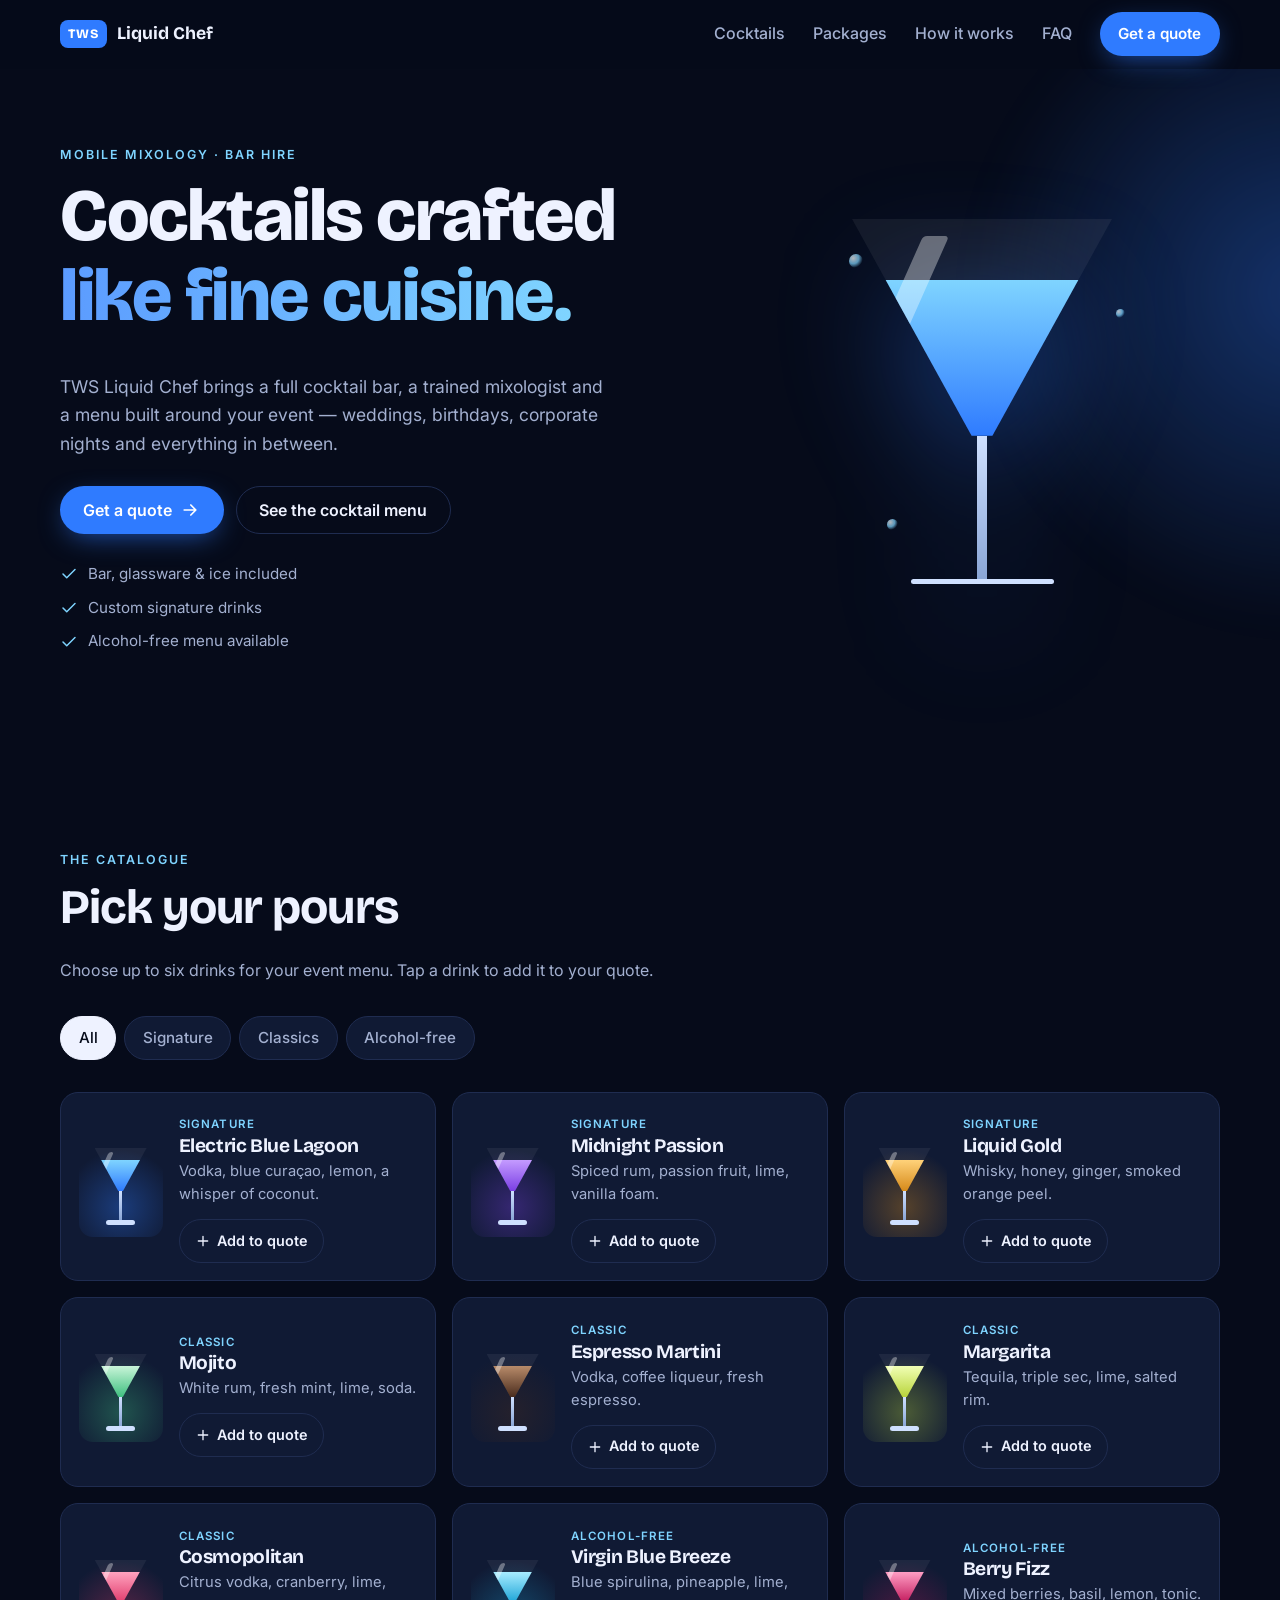
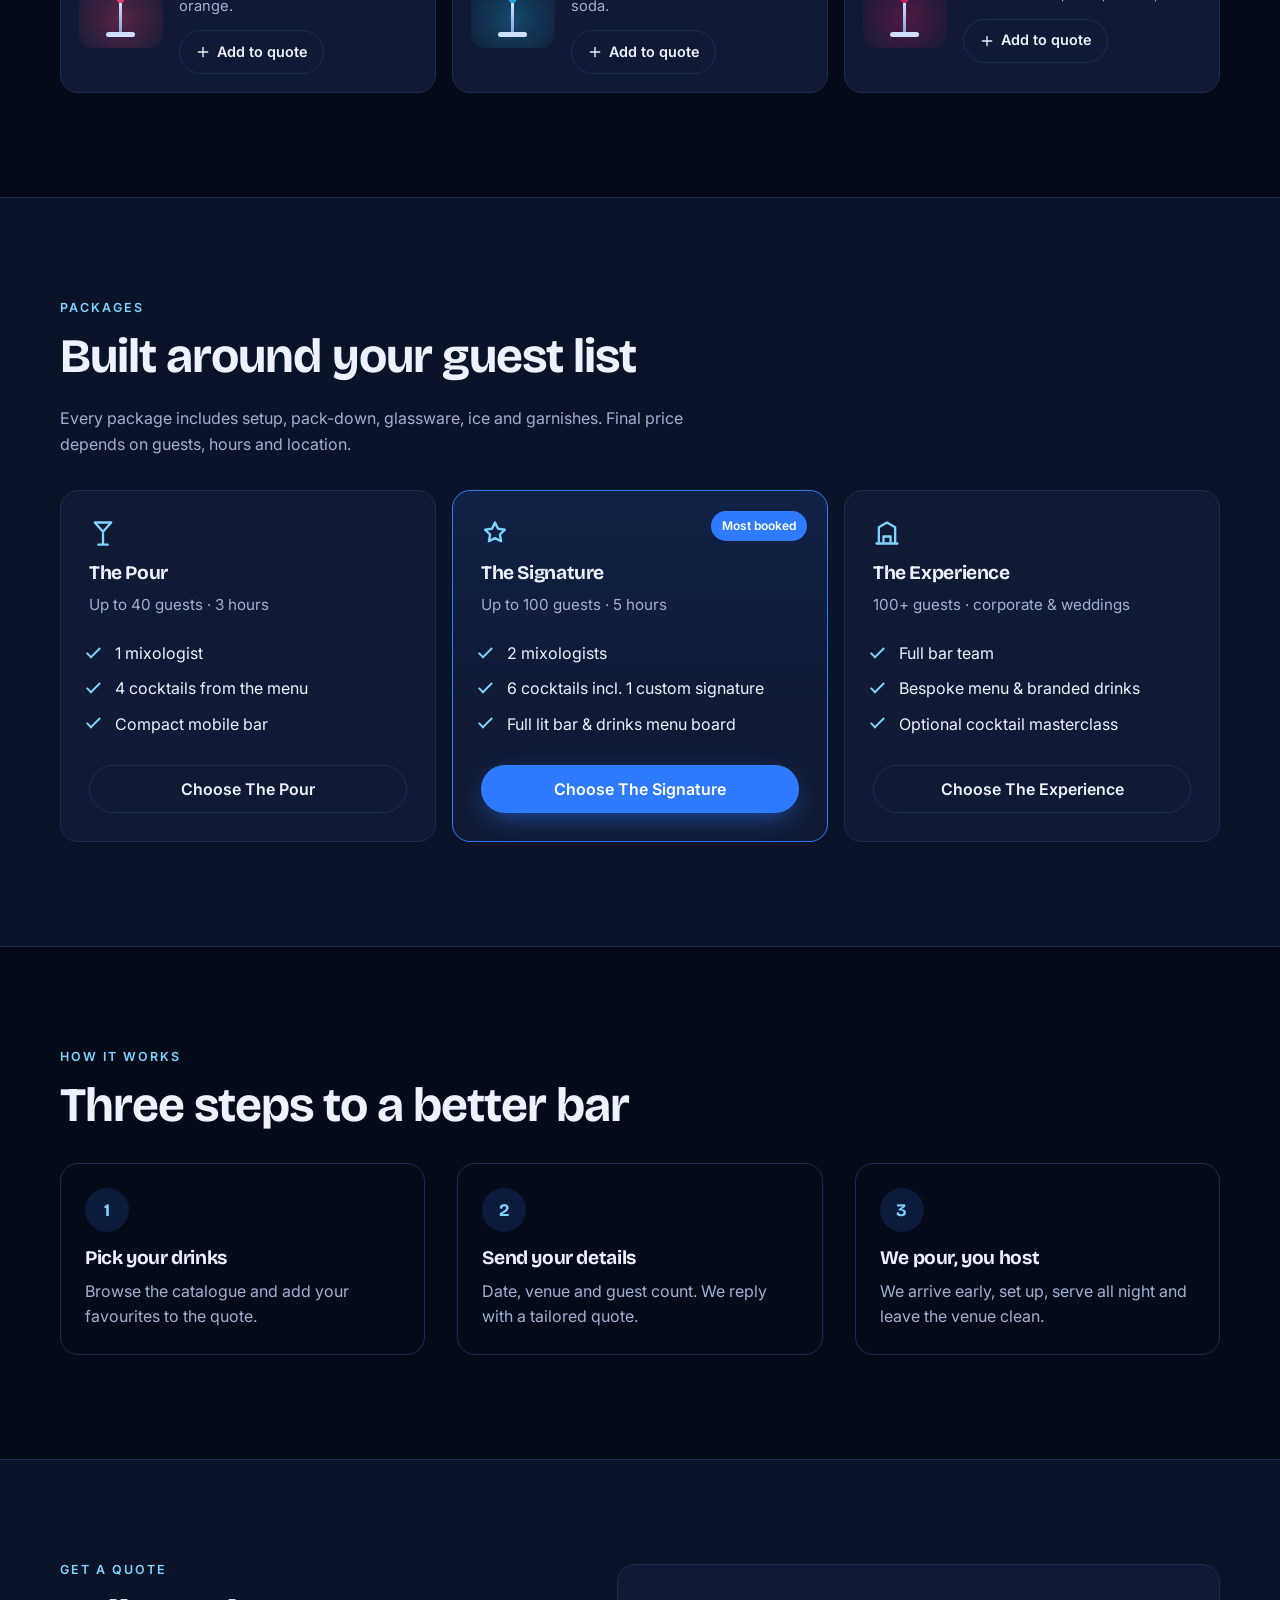
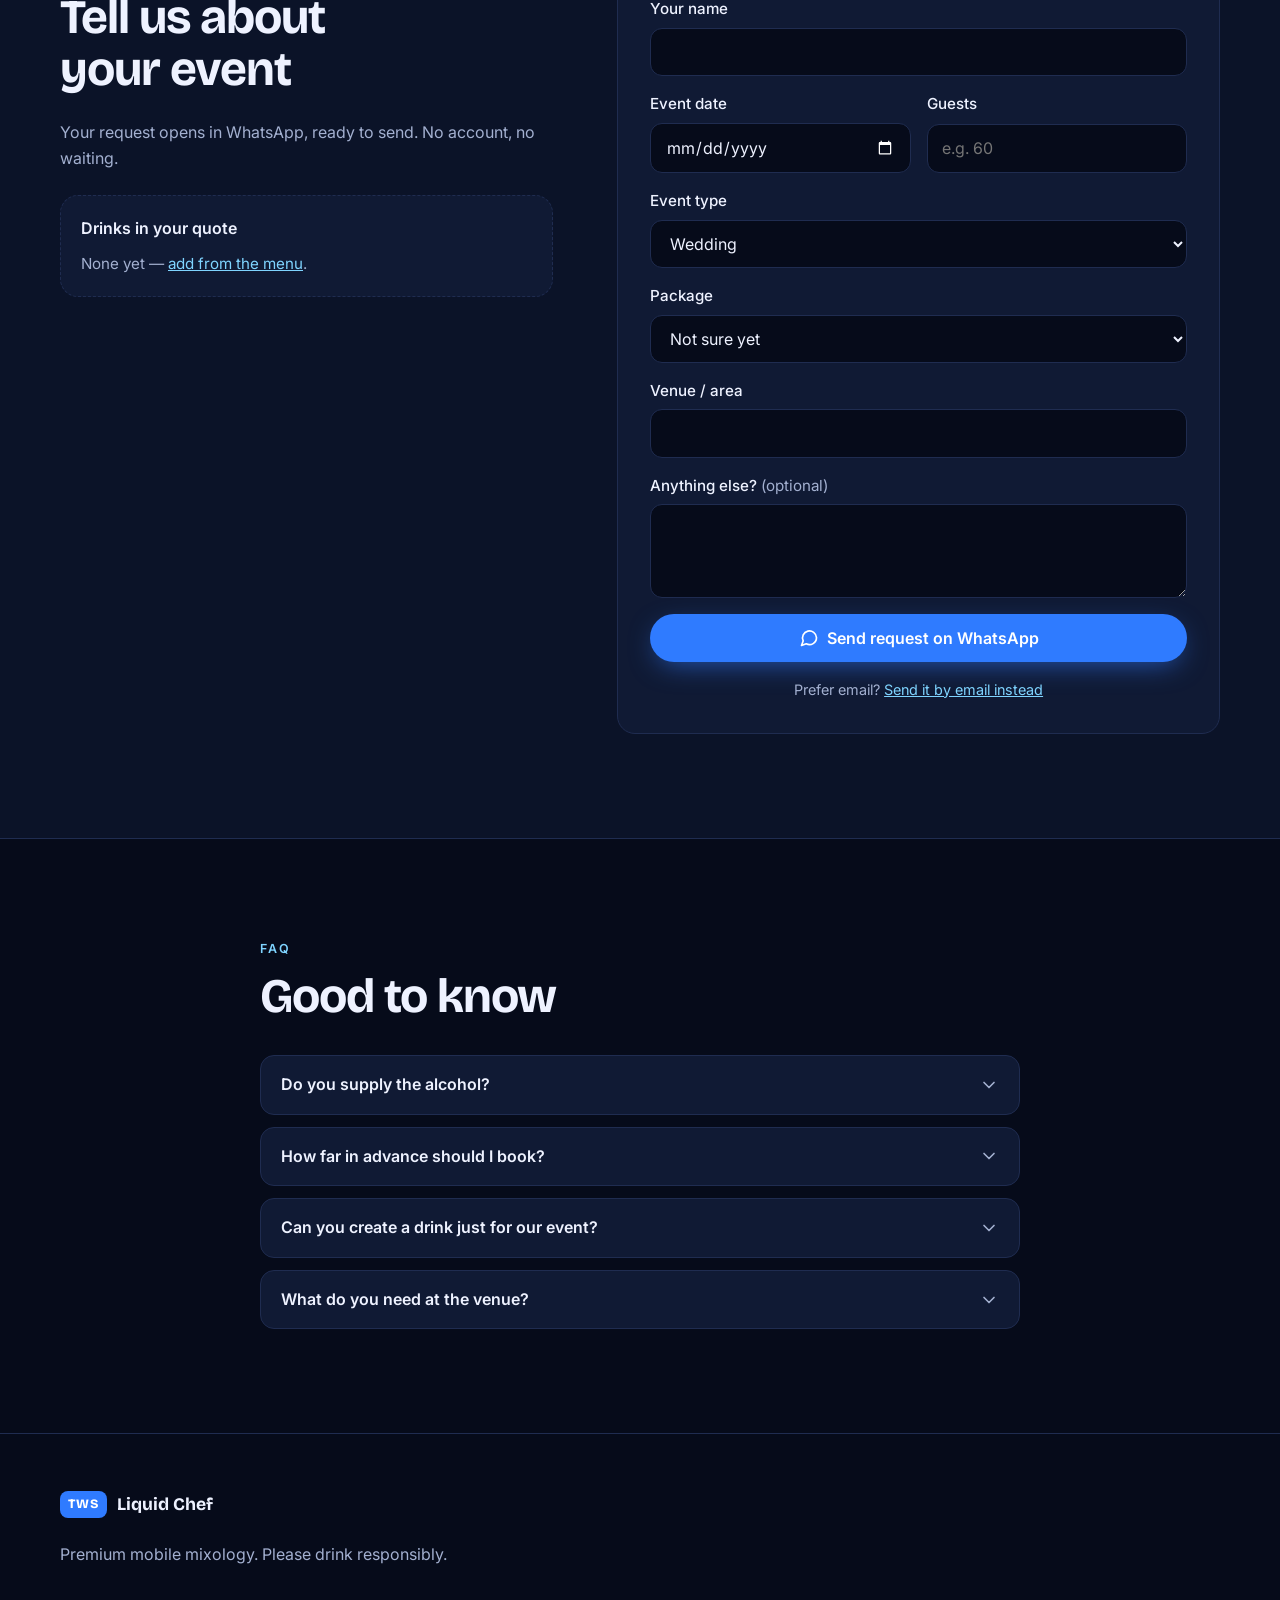
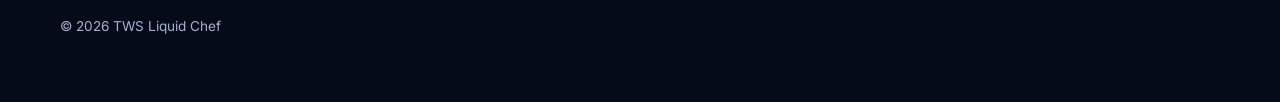
==== index.html @ 585da12f "Build TWS Liquid Chef website Mobile-first catalogue site: cocktail menu with filters, packages, how" ====
<!doctype html>
<html lang="en">
<head>
  <meta charset="utf-8">
  <meta name="viewport" content="width=device-width, initial-scale=1, viewport-fit=cover">
  <title>TWS Liquid Chef — Mobile Mixology &amp; Cocktail Bar Hire</title>
  <meta name="description" content="TWS Liquid Chef brings a premium mobile cocktail bar to weddings, parties and corporate events. Browse the cocktail catalogue and request a quote.">
  <meta name="theme-color" content="#060b1a">
  <meta property="og:title" content="TWS Liquid Chef — Mobile Mixology">
  <meta property="og:description" content="Premium cocktails, crafted at your event.">
  <link rel="icon" href="favicon.svg" type="image/svg+xml">
  <link rel="preconnect" href="https://fonts.googleapis.com">
  <link rel="preconnect" href="https://fonts.gstatic.com" crossorigin>
  <link href="https://fonts.googleapis.com/css2?family=Bricolage+Grotesque:opsz,wght@12..96,500;12..96,700;12..96,800&family=Inter:wght@400;500;600&display=swap" rel="stylesheet">
  <link rel="stylesheet" href="css/style.css">
</head>
<body>
  <a class="skip" href="#main">Skip to content</a>

  <header class="nav" id="top">
    <div class="wrap nav__inner">
      <a class="brand" href="#top" aria-label="TWS Liquid Chef home">
        <span class="brand__mark" aria-hidden="true">TWS</span>
        <span class="brand__name">Liquid Chef</span>
      </a>
      <nav class="nav__links" id="menu" aria-label="Main">
        <a href="#menu-list">Cocktails</a>
        <a href="#packages">Packages</a>
        <a href="#how">How it works</a>
        <a href="#faq">FAQ</a>
        <a class="btn btn--primary btn--sm" href="#book">Get a quote</a>
      </nav>
      <button class="nav__toggle" aria-controls="menu" aria-expanded="false" aria-label="Open menu">
        <svg class="i" viewBox="0 0 24 24" aria-hidden="true"><path d="M4 7h16M4 12h16M4 17h16"/></svg>
      </button>
    </div>
  </header>

  <main id="main">
    <!-- HERO -->
    <section class="hero">
      <div class="hero__glow" aria-hidden="true"></div>
      <div class="wrap hero__grid">
        <div class="hero__copy">
          <p class="eyebrow">Mobile mixology · Bar hire</p>
          <h1>Cocktails crafted<br><span class="accent">like fine cuisine.</span></h1>
          <p class="lead">TWS Liquid Chef brings a full cocktail bar, a trained mixologist and a menu built around your event — weddings, birthdays, corporate nights and everything in between.</p>
          <div class="hero__cta">
            <a class="btn btn--primary" href="#book">
              Get a quote
              <svg class="i" viewBox="0 0 24 24" aria-hidden="true"><path d="M5 12h14M13 6l6 6-6 6"/></svg>
            </a>
            <a class="btn btn--ghost" href="#menu-list">See the cocktail menu</a>
          </div>
          <ul class="hero__facts" aria-label="Highlights">
            <li><svg class="i" viewBox="0 0 24 24" aria-hidden="true"><path d="M20 6 9 17l-5-5"/></svg>Bar, glassware &amp; ice included</li>
            <li><svg class="i" viewBox="0 0 24 24" aria-hidden="true"><path d="M20 6 9 17l-5-5"/></svg>Custom signature drinks</li>
            <li><svg class="i" viewBox="0 0 24 24" aria-hidden="true"><path d="M20 6 9 17l-5-5"/></svg>Alcohol-free menu available</li>
          </ul>
        </div>
        <div class="hero__art" aria-hidden="true">
          <div class="glass glass--hero" style="--liquid:#2f7bff;--liquid2:#7fd4ff">
            <span class="glass__bowl"><span class="glass__fill"></span><span class="glass__shine"></span></span>
            <span class="glass__stem"></span><span class="glass__base"></span>
          </div>
          <div class="orbit"><span></span><span></span><span></span></div>
        </div>
      </div>
    </section>

    <!-- CATALOGUE -->
    <section class="section" id="menu-list" aria-labelledby="menu-title">
      <div class="wrap">
        <div class="section__head">
          <p class="eyebrow">The catalogue</p>
          <h2 id="menu-title">Pick your pours</h2>
          <p class="muted">Choose up to six drinks for your event menu. Tap a drink to add it to your quote.</p>
        </div>

        <div class="filters" role="group" aria-label="Filter cocktails">
          <button class="chip is-active" data-filter="all" aria-pressed="true">All</button>
          <button class="chip" data-filter="signature" aria-pressed="false">Signature</button>
          <button class="chip" data-filter="classic" aria-pressed="false">Classics</button>
          <button class="chip" data-filter="mocktail" aria-pressed="false">Alcohol-free</button>
        </div>

        <ul class="cards" id="cards"><!-- filled by js/main.js --></ul>
        <p class="empty" hidden>No drinks in this category yet.</p>
      </div>
    </section>

    <!-- PACKAGES -->
    <section class="section section--alt" id="packages" aria-labelledby="pkg-title">
      <div class="wrap">
        <div class="section__head">
          <p class="eyebrow">Packages</p>
          <h2 id="pkg-title">Built around your guest list</h2>
          <p class="muted">Every package includes setup, pack-down, glassware, ice and garnishes. Final price depends on guests, hours and location.</p>
        </div>
        <div class="pkgs">
          <article class="pkg">
            <svg class="i i--lg" viewBox="0 0 24 24" aria-hidden="true"><path d="M8 22h8M12 11v11M5 3h14l-7 8z"/></svg>
            <h3>The Pour</h3>
            <p class="pkg__for">Up to 40 guests · 3 hours</p>
            <ul>
              <li>1 mixologist</li>
              <li>4 cocktails from the menu</li>
              <li>Compact mobile bar</li>
            </ul>
            <a class="btn btn--ghost btn--block" href="#book" data-package="The Pour">Choose The Pour</a>
          </article>
          <article class="pkg pkg--featured">
            <span class="pkg__tag">Most booked</span>
            <svg class="i i--lg" viewBox="0 0 24 24" aria-hidden="true"><path d="M12 3l2.6 5.3 5.9.9-4.3 4.1 1 5.8L12 16.4 6.8 19.1l1-5.8L3.5 9.2l5.9-.9z"/></svg>
            <h3>The Signature</h3>
            <p class="pkg__for">Up to 100 guests · 5 hours</p>
            <ul>
              <li>2 mixologists</li>
              <li>6 cocktails incl. 1 custom signature</li>
              <li>Full lit bar &amp; drinks menu board</li>
            </ul>
            <a class="btn btn--primary btn--block" href="#book" data-package="The Signature">Choose The Signature</a>
          </article>
          <article class="pkg">
            <svg class="i i--lg" viewBox="0 0 24 24" aria-hidden="true"><path d="M3 21h18M5 21V7l7-4 7 4v14M9 21v-6h6v6"/></svg>
            <h3>The Experience</h3>
            <p class="pkg__for">100+ guests · corporate &amp; weddings</p>
            <ul>
              <li>Full bar team</li>
              <li>Bespoke menu &amp; branded drinks</li>
              <li>Optional cocktail masterclass</li>
            </ul>
            <a class="btn btn--ghost btn--block" href="#book" data-package="The Experience">Choose The Experience</a>
          </article>
        </div>
      </div>
    </section>

    <!-- HOW IT WORKS -->
    <section class="section" id="how" aria-labelledby="how-title">
      <div class="wrap">
        <div class="section__head">
          <p class="eyebrow">How it works</p>
          <h2 id="how-title">Three steps to a better bar</h2>
        </div>
        <ol class="steps">
          <li>
            <span class="steps__n">1</span>
            <h3>Pick your drinks</h3>
            <p>Browse the catalogue and add your favourites to the quote.</p>
          </li>
          <li>
            <span class="steps__n">2</span>
            <h3>Send your details</h3>
            <p>Date, venue and guest count. We reply with a tailored quote.</p>
          </li>
          <li>
            <span class="steps__n">3</span>
            <h3>We pour, you host</h3>
            <p>We arrive early, set up, serve all night and leave the venue clean.</p>
          </li>
        </ol>
      </div>
    </section>

    <!-- BOOKING -->
    <section class="section section--alt" id="book" aria-labelledby="book-title">
      <div class="wrap book">
        <div class="book__intro">
          <p class="eyebrow">Get a quote</p>
          <h2 id="book-title">Tell us about your event</h2>
          <p class="muted">Your request opens in WhatsApp, ready to send. No account, no waiting.</p>
          <div class="picked" aria-live="polite">
            <p class="picked__label">Drinks in your quote</p>
            <ul class="picked__list" id="picked"></ul>
            <p class="picked__none" id="picked-none">None yet — <a href="#menu-list">add from the menu</a>.</p>
          </div>
        </div>

        <form class="form" id="quote-form" novalidate>
          <div class="field">
            <label for="f-name">Your name</label>
            <input id="f-name" name="name" autocomplete="name" required>
          </div>
          <div class="field-row">
            <div class="field">
              <label for="f-date">Event date</label>
              <input id="f-date" name="date" type="date" required>
            </div>
            <div class="field">
              <label for="f-guests">Guests</label>
              <input id="f-guests" name="guests" type="number" inputmode="numeric" min="1" placeholder="e.g. 60" required>
            </div>
          </div>
          <div class="field">
            <label for="f-type">Event type</label>
            <select id="f-type" name="type">
              <option>Wedding</option>
              <option>Birthday / private party</option>
              <option>Corporate event</option>
              <option>Other</option>
            </select>
          </div>
          <div class="field">
            <label for="f-pkg">Package</label>
            <select id="f-pkg" name="package">
              <option>Not sure yet</option>
              <option>The Pour</option>
              <option>The Signature</option>
              <option>The Experience</option>
            </select>
          </div>
          <div class="field">
            <label for="f-venue">Venue / area</label>
            <input id="f-venue" name="venue" autocomplete="address-level2">
          </div>
          <div class="field">
            <label for="f-notes">Anything else? <span class="opt">(optional)</span></label>
            <textarea id="f-notes" name="notes" rows="3"></textarea>
          </div>
          <p class="form__error" id="form-error" role="alert" hidden></p>
          <button class="btn btn--primary btn--block" type="submit">
            <svg class="i" viewBox="0 0 24 24" aria-hidden="true"><path d="M21 11.5a8.4 8.4 0 0 1-12.3 7.5L3 21l2-5.5A8.4 8.4 0 1 1 21 11.5z"/></svg>
            Send request on WhatsApp
          </button>
          <p class="form__alt">Prefer email? <a id="email-link" href="#">Send it by email instead</a></p>
        </form>
      </div>
    </section>

    <!-- FAQ -->
    <section class="section" id="faq" aria-labelledby="faq-title">
      <div class="wrap wrap--narrow">
        <div class="section__head">
          <p class="eyebrow">FAQ</p>
          <h2 id="faq-title">Good to know</h2>
        </div>
        <div class="faq">
          <details>
            <summary>Do you supply the alcohol?<svg class="i" viewBox="0 0 24 24" aria-hidden="true"><path d="m6 9 6 6 6-6"/></svg></summary>
            <p>We can supply everything, or work with alcohol you buy — we'll send a shopping list so nothing goes to waste.</p>
          </details>
          <details>
            <summary>How far in advance should I book?<svg class="i" viewBox="0 0 24 24" aria-hidden="true"><path d="m6 9 6 6 6-6"/></svg></summary>
            <p>Weekends fill up fast — 4 to 8 weeks ahead is ideal, but message us for last-minute dates.</p>
          </details>
          <details>
            <summary>Can you create a drink just for our event?<svg class="i" viewBox="0 0 24 24" aria-hidden="true"><path d="m6 9 6 6 6-6"/></svg></summary>
            <p>Yes. Signature drinks are designed around your colours, theme or story, and named however you like.</p>
          </details>
          <details>
            <summary>What do you need at the venue?<svg class="i" viewBox="0 0 24 24" aria-hidden="true"><path d="m6 9 6 6 6-6"/></svg></summary>
            <p>A flat space about 3 × 2 m and a power point nearby. We bring the rest.</p>
          </details>
        </div>
      </div>
    </section>
  </main>

  <footer class="footer">
    <div class="wrap footer__inner">
      <a class="brand" href="#top"><span class="brand__mark" aria-hidden="true">TWS</span><span class="brand__name">Liquid Chef</span></a>
      <p class="muted">Premium mobile mixology. Please drink responsibly.</p>
      <div class="footer__links">
        <a href="#" data-social="instagram" aria-label="Instagram">
          <svg class="i" viewBox="0 0 24 24" aria-hidden="true"><rect x="3" y="3" width="18" height="18" rx="5"/><circle cx="12" cy="12" r="4"/><path d="M17.5 6.5h.01"/></svg>
        </a>
        <a href="#" data-social="whatsapp" aria-label="WhatsApp">
          <svg class="i" viewBox="0 0 24 24" aria-hidden="true"><path d="M21 11.5a8.4 8.4 0 0 1-12.3 7.5L3 21l2-5.5A8.4 8.4 0 1 1 21 11.5z"/></svg>
        </a>
        <a href="#" data-social="email" aria-label="Email">
          <svg class="i" viewBox="0 0 24 24" aria-hidden="true"><rect x="3" y="5" width="18" height="14" rx="2"/><path d="m3 7 9 6 9-6"/></svg>
        </a>
      </div>
      <p class="muted small">© <span id="year"></span> TWS Liquid Chef</p>
    </div>
  </footer>

  <a class="fab" href="#book" aria-label="Get a quote">
    Get a quote <span class="fab__count" id="fab-count" hidden>0</span>
  </a>

  <script src="js/main.js"></script>
</body>
</html>
---- css/style.css ----
/* TWS Liquid Chef — dark navy + electric blue */
:root {
  --bg: #060b1a;
  --bg-2: #0b1328;
  --surface: #101a34;
  --line: #1f2c50;
  --text: #eef2ff;
  --muted: #a3b0d0;          /* 8.4:1 on --bg */
  --blue: #2f7bff;
  --blue-hi: #5b9bff;
  --cyan: #7fd4ff;
  --on-blue: #ffffff;
  --radius: 18px;
  --ease-out: cubic-bezier(.22, 1, .36, 1);
  --font-d: "Bricolage Grotesque", system-ui, sans-serif;
  --font-b: "Inter", system-ui, -apple-system, sans-serif;
}

*, *::before, *::after { box-sizing: border-box; }
html { scroll-behavior: smooth; scroll-padding-top: 76px; -webkit-text-size-adjust: 100%; }
body {
  margin: 0; background: var(--bg); color: var(--text);
  font: 400 1rem/1.6 var(--font-b);
  -webkit-font-smoothing: antialiased;
  padding-bottom: env(safe-area-inset-bottom);
}
img, svg { display: block; max-width: 100%; }
a { color: var(--cyan); }
h1, h2, h3 { font-family: var(--font-d); line-height: 1.08; margin: 0 0 .5em; letter-spacing: -.02em; text-wrap: balance; }
h1 { font-size: clamp(2.4rem, 9vw, 4.6rem); font-weight: 800; }
h2 { font-size: clamp(1.9rem, 6vw, 3rem); font-weight: 700; }
h3 { font-size: 1.2rem; font-weight: 700; }
p { margin: 0 0 1rem; }
.muted { color: var(--muted); }
.small { font-size: .85rem; }
.accent { background: linear-gradient(90deg, var(--blue-hi), var(--cyan)); -webkit-background-clip: text; background-clip: text; color: transparent; }

.wrap { width: min(1160px, 100% - 2.5rem); margin-inline: auto; }
.wrap--narrow { width: min(760px, 100% - 2.5rem); }

.skip { position: absolute; left: -999px; top: 8px; background: var(--blue); color: #fff; padding: .6rem 1rem; border-radius: 8px; z-index: 100; }
.skip:focus { left: 8px; }

:focus-visible { outline: 2px solid var(--cyan); outline-offset: 3px; border-radius: 6px; }

/* Icons (Lucide-style strokes) */
.i { width: 20px; height: 20px; fill: none; stroke: currentColor; stroke-width: 2; stroke-linecap: round; stroke-linejoin: round; flex: none; }
.i--lg { width: 28px; height: 28px; color: var(--cyan); margin-bottom: 1rem; }

/* Buttons */
.btn {
  display: inline-flex; align-items: center; justify-content: center; gap: .5rem;
  min-height: 48px; padding: .8rem 1.4rem; border-radius: 999px;
  font: 600 1rem/1 var(--font-b); text-decoration: none; cursor: pointer;
  border: 1px solid transparent;
  transition: transform .16s var(--ease-out), background-color .2s var(--ease-out), border-color .2s var(--ease-out), box-shadow .2s var(--ease-out);
}
.btn:active { transform: scale(.97); }
.btn--primary { background: var(--blue); color: var(--on-blue); box-shadow: 0 8px 28px -8px rgba(47,123,255,.7); }
.btn--ghost { background: transparent; color: var(--text); border-color: var(--line); }
.btn--sm { min-height: 44px; padding: .6rem 1.1rem; font-size: .95rem; }
.btn--block { width: 100%; }
@media (hover: hover) and (pointer: fine) {
  .btn--primary:hover { background: var(--blue-hi); }
  .btn--ghost:hover { border-color: var(--blue-hi); background: rgba(47,123,255,.08); }
}

.eyebrow { font: 600 .78rem/1 var(--font-b); letter-spacing: .16em; text-transform: uppercase; color: var(--cyan); margin-bottom: 1rem; }

/* Nav */
.nav {
  position: sticky; top: 0; z-index: 50;
  background: rgba(6,11,26,.78); backdrop-filter: blur(14px); -webkit-backdrop-filter: blur(14px);
  border-bottom: 1px solid transparent; transition: border-color .2s var(--ease-out);
}
.nav.is-scrolled { border-bottom-color: var(--line); }
.nav__inner { display: flex; align-items: center; justify-content: space-between; height: 68px; }
.brand { display: flex; align-items: center; gap: .6rem; color: var(--text); text-decoration: none; min-height: 44px; }
.brand__mark { font: 800 .8rem/1 var(--font-d); letter-spacing: .08em; padding: .45rem .5rem; border-radius: 8px; background: var(--blue); color: #fff; }
.brand__name { font: 700 1.1rem/1 var(--font-d); }
.nav__toggle {
  width: 44px; height: 44px; display: grid; place-items: center;
  background: transparent; border: 1px solid var(--line); border-radius: 12px; color: var(--text); cursor: pointer;
}
.nav__links {
  position: fixed; inset: 68px 0 auto 0; display: flex; flex-direction: column; gap: .25rem;
  padding: 1rem 1.25rem 1.5rem; background: var(--bg-2); border-bottom: 1px solid var(--line);
  opacity: 0; transform: translateY(-8px); pointer-events: none; visibility: hidden;
  transition: opacity .2s var(--ease-out), transform .2s var(--ease-out), visibility 0s linear .2s;
}
.nav__links.is-open { opacity: 1; transform: none; pointer-events: auto; visibility: visible; transition-delay: 0s; }
.nav__links a:not(.btn) { color: var(--text); text-decoration: none; padding: .85rem .25rem; font-weight: 500; border-bottom: 1px solid var(--line); }
.nav__links .btn { margin-top: .75rem; }
@media (min-width: 860px) {
  .nav__toggle { display: none; }
  .nav__links {
    position: static; flex-direction: row; align-items: center; gap: 1.75rem; padding: 0;
    background: none; border: 0; opacity: 1; transform: none; pointer-events: auto; visibility: visible;
  }
  .nav__links a:not(.btn) { border: 0; padding: .5rem 0; color: var(--muted); }
  .nav__links .btn { margin: 0; }
}
@media (min-width: 860px) and (hover: hover) and (pointer: fine) {
  .nav__links a:not(.btn):hover { color: var(--text); }
}

/* Hero */
.hero { position: relative; overflow: hidden; padding: 1.5rem 0 4rem; }
.hero__glow {
  position: absolute; inset: -20% -30% auto auto; width: 720px; height: 720px; border-radius: 50%;
  background: radial-gradient(circle, rgba(47,123,255,.35), transparent 65%); filter: blur(20px); pointer-events: none;
}
.hero__grid { position: relative; display: grid; gap: 2.5rem; align-items: center; }
.lead { font-size: 1.1rem; color: var(--muted); max-width: 34rem; }
.hero__cta { display: flex; flex-wrap: wrap; gap: .75rem; margin: 1.75rem 0; }
.hero__cta .btn { flex: 1 1 200px; }
.hero__facts { list-style: none; padding: 0; margin: 0; display: grid; gap: .6rem; color: var(--muted); font-size: .95rem; }
.hero__facts li { display: flex; gap: .6rem; align-items: center; }
.hero__facts .i { color: var(--cyan); width: 18px; height: 18px; }
.hero__art { position: relative; display: grid; place-items: center; min-height: 190px; order: -1; }
@media (min-width: 860px) {
  .hero { padding: 5rem 0 6rem; }
  .hero__grid { grid-template-columns: 1.15fr .85fr; }
  .hero__art { order: 0; min-height: 460px; }
  .hero__cta .btn { flex: 0 0 auto; }
}

/* CSS glass illustration */
.glass { --size: 120px; position: relative; width: var(--size); display: grid; justify-items: center; }
.glass__bowl {
  position: relative; width: 100%; aspect-ratio: 1.2 / 1; overflow: hidden;
  clip-path: polygon(0 0, 100% 0, 54% 100%, 46% 100%);
  background: rgba(255,255,255,.06);
}
.glass__fill { position: absolute; inset: 28% 0 0 0; background: linear-gradient(180deg, var(--liquid2), var(--liquid)); }
.glass__shine { position: absolute; inset: 8% auto auto 18%; width: 10%; height: 50%; background: rgba(255,255,255,.35); transform: skewX(-24deg); border-radius: 4px; }
.glass__stem { width: 4%; min-width: 3px; height: calc(var(--size) * .55); background: linear-gradient(#cfe0ff, #8aa6d6); }
.glass__base { width: 55%; height: 5px; border-radius: 99px; background: #cfe0ff; }
.glass--hero { --size: clamp(110px, 30vw, 260px); filter: drop-shadow(0 30px 60px rgba(47,123,255,.45)); animation: float 6s ease-in-out infinite; }
.orbit { position: absolute; inset: 0; pointer-events: none; }
.orbit span { position: absolute; border-radius: 50%; background: radial-gradient(circle at 30% 30%, #fff, var(--cyan) 40%, transparent 70%); opacity: .7; animation: float 7s ease-in-out infinite; }
.orbit span:nth-child(1) { width: 14px; height: 14px; top: 18%; left: 22%; }
.orbit span:nth-child(2) { width: 9px; height: 9px; top: 30%; right: 20%; animation-delay: -2s; }
.orbit span:nth-child(3) { width: 11px; height: 11px; bottom: 22%; left: 30%; animation-delay: -4s; }
@keyframes float { 50% { transform: translateY(-12px); } }

/* Sections */
.section { padding: 4.5rem 0; }
.section--alt { background: var(--bg-2); border-block: 1px solid var(--line); }
.section__head { max-width: 40rem; margin-bottom: 2rem; }
@media (min-width: 860px) { .section { padding: 6.5rem 0; } }

/* Filters */
.filters { display: flex; gap: .5rem; overflow-x: auto; padding-bottom: .5rem; margin-bottom: 1.5rem; scrollbar-width: none; }
.filters::-webkit-scrollbar { display: none; }
.chip {
  flex: none; min-height: 44px; padding: .55rem 1.1rem; border-radius: 999px; cursor: pointer;
  background: var(--surface); color: var(--muted); border: 1px solid var(--line); font: 500 .95rem/1 var(--font-b);
  transition: background-color .2s var(--ease-out), color .2s var(--ease-out), border-color .2s var(--ease-out);
}
.chip.is-active { background: var(--text); color: var(--bg); border-color: var(--text); }
@media (hover: hover) and (pointer: fine) { .chip:not(.is-active):hover { color: var(--text); border-color: var(--blue-hi); } }

/* Cocktail cards */
.cards { list-style: none; margin: 0; padding: 0; display: grid; gap: 1rem; grid-template-columns: 1fr; }
@media (min-width: 560px) { .cards { grid-template-columns: repeat(2, 1fr); } }
@media (min-width: 960px) { .cards { grid-template-columns: repeat(3, 1fr); } }
.card {
  position: relative; display: grid; grid-template-columns: 84px 1fr; gap: 1rem; align-items: center;
  padding: 1.1rem; border-radius: var(--radius); background: var(--surface); border: 1px solid var(--line);
  transition: border-color .2s var(--ease-out), transform .2s var(--ease-out);
}
.card[hidden] { display: none; }
.card.is-picked { border-color: var(--blue); box-shadow: inset 0 0 0 1px var(--blue); }
.card__art { display: grid; place-items: center; height: 100px; border-radius: 14px; background: radial-gradient(circle at 50% 70%, color-mix(in srgb, var(--liquid) 35%, transparent), transparent 70%); }
.card__art .glass { --size: 52px; }
.card__body h3 { margin-bottom: .2rem; }
.card__tag { font-size: .72rem; font-weight: 600; letter-spacing: .1em; text-transform: uppercase; color: var(--cyan); }
.card__desc { color: var(--muted); font-size: .92rem; margin: .2rem 0 .75rem; }
.card__add {
  display: inline-flex; align-items: center; gap: .4rem; min-height: 44px; padding: .5rem .95rem;
  border-radius: 999px; border: 1px solid var(--line); background: transparent; color: var(--text);
  font: 600 .9rem/1 var(--font-b); cursor: pointer;
  transition: background-color .2s var(--ease-out), border-color .2s var(--ease-out), transform .16s var(--ease-out);
}
.card__add:active { transform: scale(.96); }
.card.is-picked .card__add { background: var(--blue); border-color: var(--blue); color: #fff; }
.card__add .i { width: 16px; height: 16px; }
@media (hover: hover) and (pointer: fine) {
  .card:hover { border-color: #2d3f6e; transform: translateY(-2px); }
  .card__add:hover { border-color: var(--blue-hi); }
}
.empty { color: var(--muted); text-align: center; padding: 2rem 0; }

/* Packages */
.pkgs { display: grid; gap: 1rem; }
@media (min-width: 860px) { .pkgs { grid-template-columns: repeat(3, 1fr); align-items: stretch; } }
.pkg { position: relative; display: flex; flex-direction: column; padding: 1.75rem; border-radius: var(--radius); background: var(--surface); border: 1px solid var(--line); }
.pkg--featured { border-color: var(--blue); background: linear-gradient(180deg, rgba(47,123,255,.14), var(--surface) 60%); }
.pkg__tag { position: absolute; top: 1.25rem; right: 1.25rem; font-size: .75rem; font-weight: 600; padding: .35rem .7rem; border-radius: 99px; background: var(--blue); color: #fff; }
.pkg__for { color: var(--muted); font-size: .95rem; }
.pkg ul { list-style: none; padding: 0; margin: .5rem 0 1.75rem; display: grid; gap: .6rem; flex: 1; }
.pkg li { padding-left: 1.6rem; position: relative; }
.pkg li::before { content: ""; position: absolute; left: 0; top: .55em; width: .9rem; height: .45rem; border-left: 2px solid var(--cyan); border-bottom: 2px solid var(--cyan); transform: rotate(-45deg) translateY(-50%); }

/* Steps */
.steps { list-style: none; padding: 0; margin: 0; display: grid; gap: 1rem; counter-reset: s; }
@media (min-width: 860px) { .steps { grid-template-columns: repeat(3, 1fr); gap: 2rem; } }
.steps li { padding: 1.5rem; border-radius: var(--radius); border: 1px solid var(--line); }
.steps__n { display: grid; place-items: center; width: 44px; height: 44px; border-radius: 50%; background: rgba(47,123,255,.15); color: var(--cyan); font: 700 1.1rem/1 var(--font-d); margin-bottom: 1rem; }
.steps p { color: var(--muted); margin: 0; }

/* Booking */
.book { display: grid; gap: 2rem; }
@media (min-width: 860px) { .book { grid-template-columns: .9fr 1.1fr; gap: 4rem; align-items: start; } .book__intro { position: sticky; top: 100px; } }
.picked { margin-top: 1.5rem; padding: 1.25rem; border-radius: var(--radius); background: var(--surface); border: 1px dashed var(--line); }
.picked__label { font-weight: 600; margin-bottom: .6rem; }
.picked__list { list-style: none; padding: 0; margin: 0; display: flex; flex-wrap: wrap; gap: .5rem; }
.picked__list button {
  display: inline-flex; align-items: center; gap: .35rem; min-height: 44px; padding: .35rem .5rem .35rem .85rem;
  border-radius: 99px; background: rgba(47,123,255,.18); border: 1px solid var(--blue); color: var(--text); font: 500 .88rem/1 var(--font-b); cursor: pointer;
}
.picked__list .i { width: 15px; height: 15px; }
.picked__none { color: var(--muted); margin: 0; font-size: .95rem; }

.form { display: grid; gap: 1rem; padding: 1.5rem; border-radius: var(--radius); background: var(--surface); border: 1px solid var(--line); }
@media (min-width: 860px) { .form { padding: 2rem; } }
.field { display: grid; gap: .4rem; }
.field-row { display: grid; gap: 1rem; grid-template-columns: 1fr 1fr; }
label { font-weight: 500; font-size: .95rem; }
.opt { color: var(--muted); font-weight: 400; }
input, select, textarea {
  width: 100%; min-height: 48px; padding: .75rem .9rem; border-radius: 12px;
  background: var(--bg); color: var(--text); border: 1px solid var(--line);
  font: 400 16px/1.4 var(--font-b);   /* 16px stops iOS zoom */
  transition: border-color .2s var(--ease-out), box-shadow .2s var(--ease-out);
  color-scheme: dark;
}
textarea { resize: vertical; }
input:focus, select:focus, textarea:focus { outline: none; border-color: var(--blue-hi); box-shadow: 0 0 0 3px rgba(47,123,255,.3); }
input[aria-invalid="true"] { border-color: #ff7a8a; }
.form__error { color: #ffb3bd; margin: 0; font-size: .92rem; }
.form__alt { text-align: center; color: var(--muted); font-size: .9rem; margin: 0; }

/* FAQ */
.faq { display: grid; gap: .75rem; }
.faq details { border: 1px solid var(--line); border-radius: 14px; background: var(--surface); }
.faq summary { list-style: none; display: flex; justify-content: space-between; align-items: center; gap: 1rem; min-height: 56px; padding: 1rem 1.25rem; font-weight: 600; cursor: pointer; }
.faq summary::-webkit-details-marker { display: none; }
.faq summary .i { color: var(--muted); transition: transform .25s var(--ease-out); }
.faq details[open] summary .i { transform: rotate(180deg); }
.faq details p { padding: 0 1.25rem 1.25rem; margin: 0; color: var(--muted); }

/* Footer */
.footer { padding: 3rem 0 7rem; border-top: 1px solid var(--line); }
.footer__inner { display: grid; gap: 1rem; justify-items: start; }
.footer__links { display: flex; gap: .5rem; }
.footer__links a { width: 44px; height: 44px; display: grid; place-items: center; border-radius: 12px; border: 1px solid var(--line); color: var(--text); }
@media (min-width: 860px) { .footer { padding-bottom: 3rem; } }

/* Mobile sticky quote button */
.fab {
  position: fixed; left: 1rem; right: 1rem; bottom: calc(1rem + env(safe-area-inset-bottom)); z-index: 40;
  display: flex; align-items: center; justify-content: center; gap: .5rem; min-height: 54px;
  border-radius: 999px; background: var(--blue); color: #fff; font-weight: 600; text-decoration: none;
  box-shadow: 0 14px 40px -10px rgba(47,123,255,.8);
  transition: transform .3s var(--ease-out), opacity .3s var(--ease-out);
}
.fab.is-hidden { transform: translateY(140%); opacity: 0; pointer-events: none; }
.fab__count { min-width: 24px; height: 24px; padding: 0 .4rem; display: grid; place-items: center; border-radius: 99px; background: #fff; color: var(--blue); font-size: .8rem; font-weight: 700; }
.fab__count[hidden] { display: none; }
@media (min-width: 860px) { .fab { display: none; } }

/* Reveal on scroll */
.reveal { opacity: 0; transform: translateY(16px); transition: opacity .6s var(--ease-out), transform .6s var(--ease-out); }
.reveal.is-in { opacity: 1; transform: none; }

@media (prefers-reduced-motion: reduce) {
  html { scroll-behavior: auto; }
  *, *::before, *::after { animation: none !important; transition-duration: .01ms !important; }
  .reveal { opacity: 1; transform: none; }
}
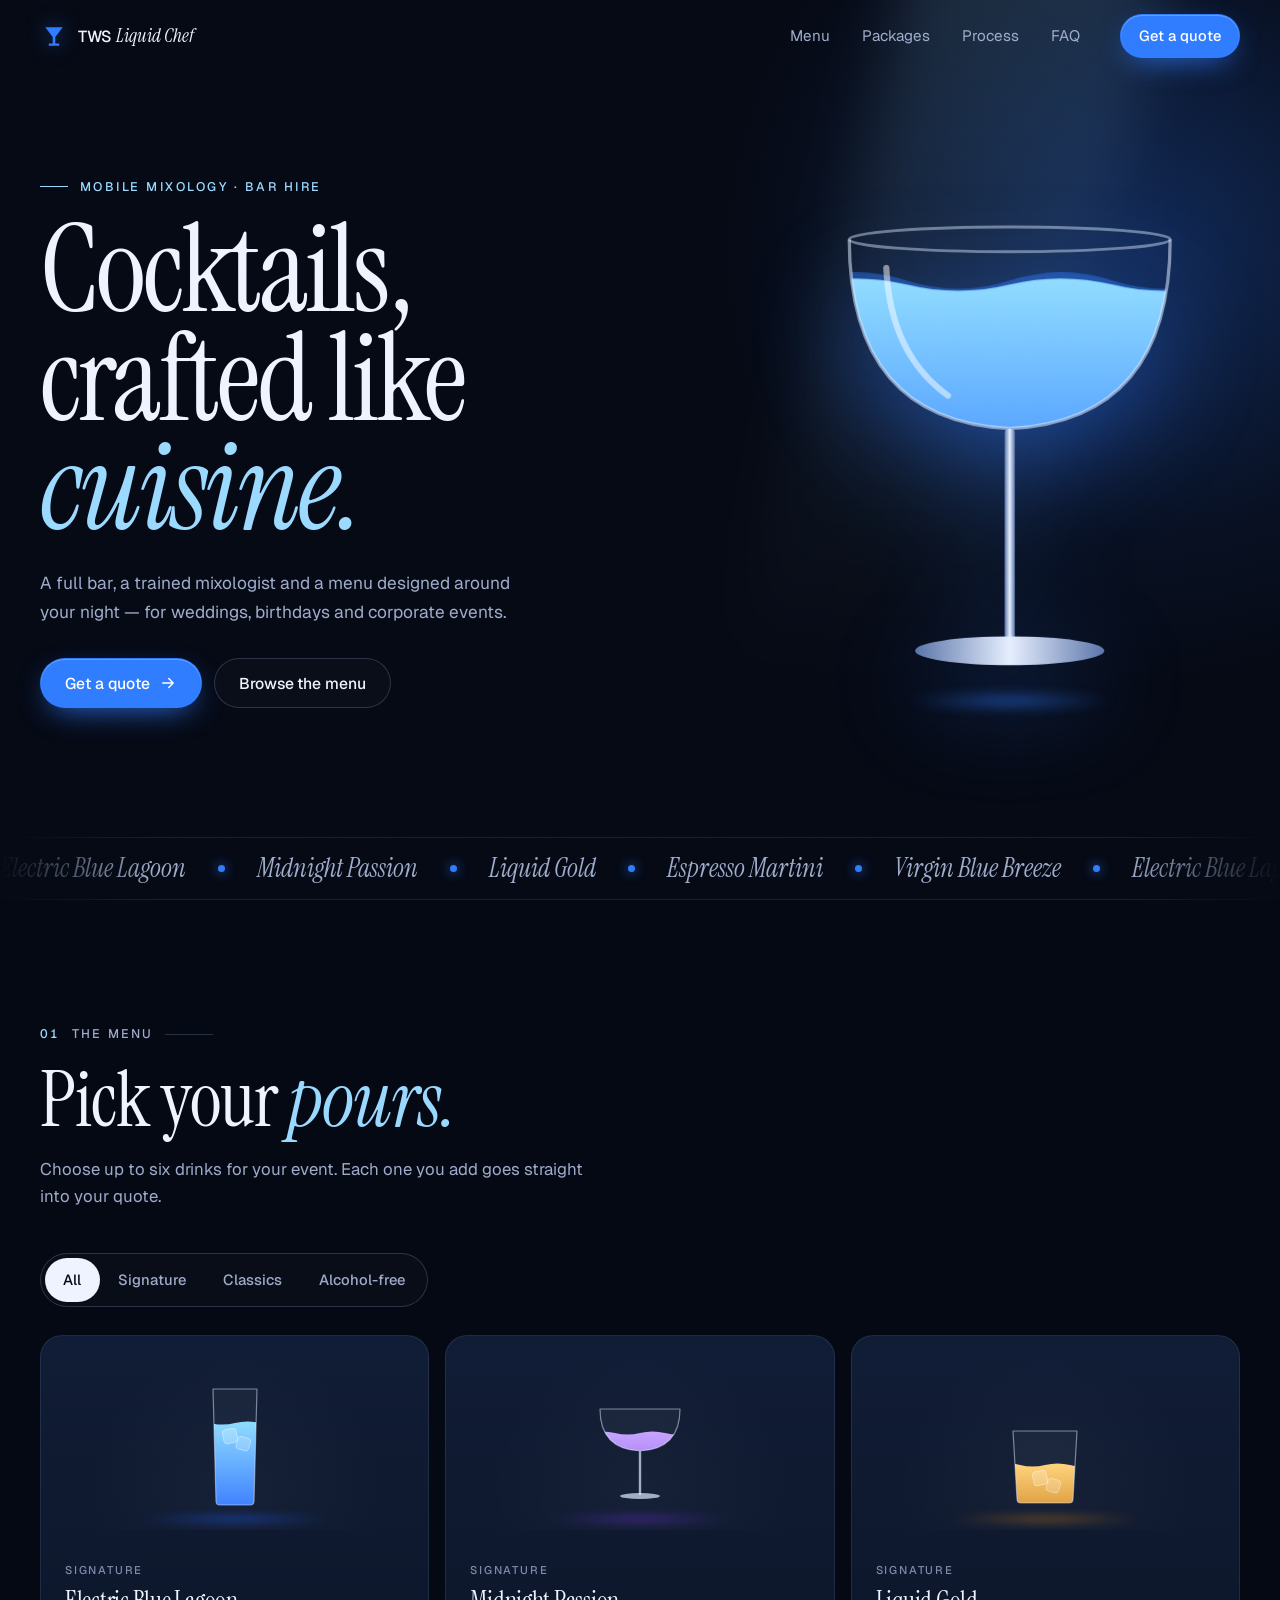
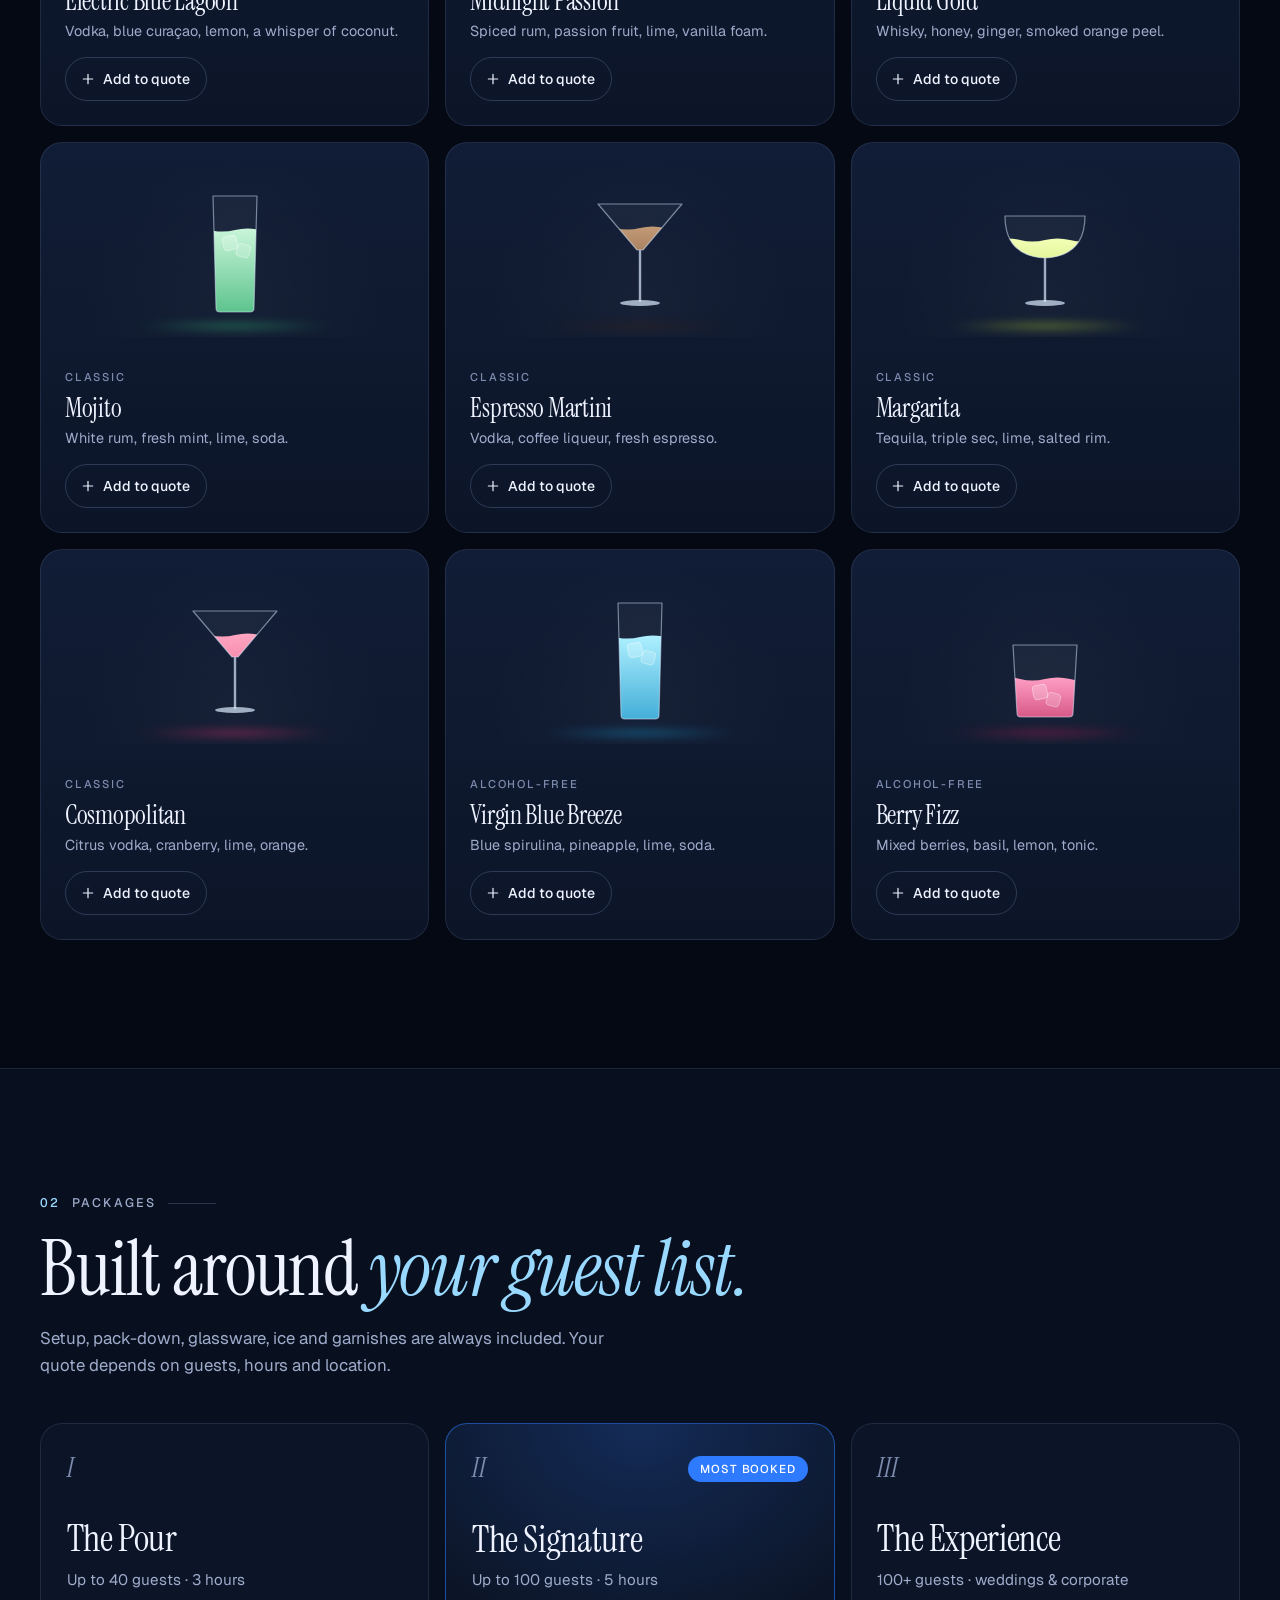
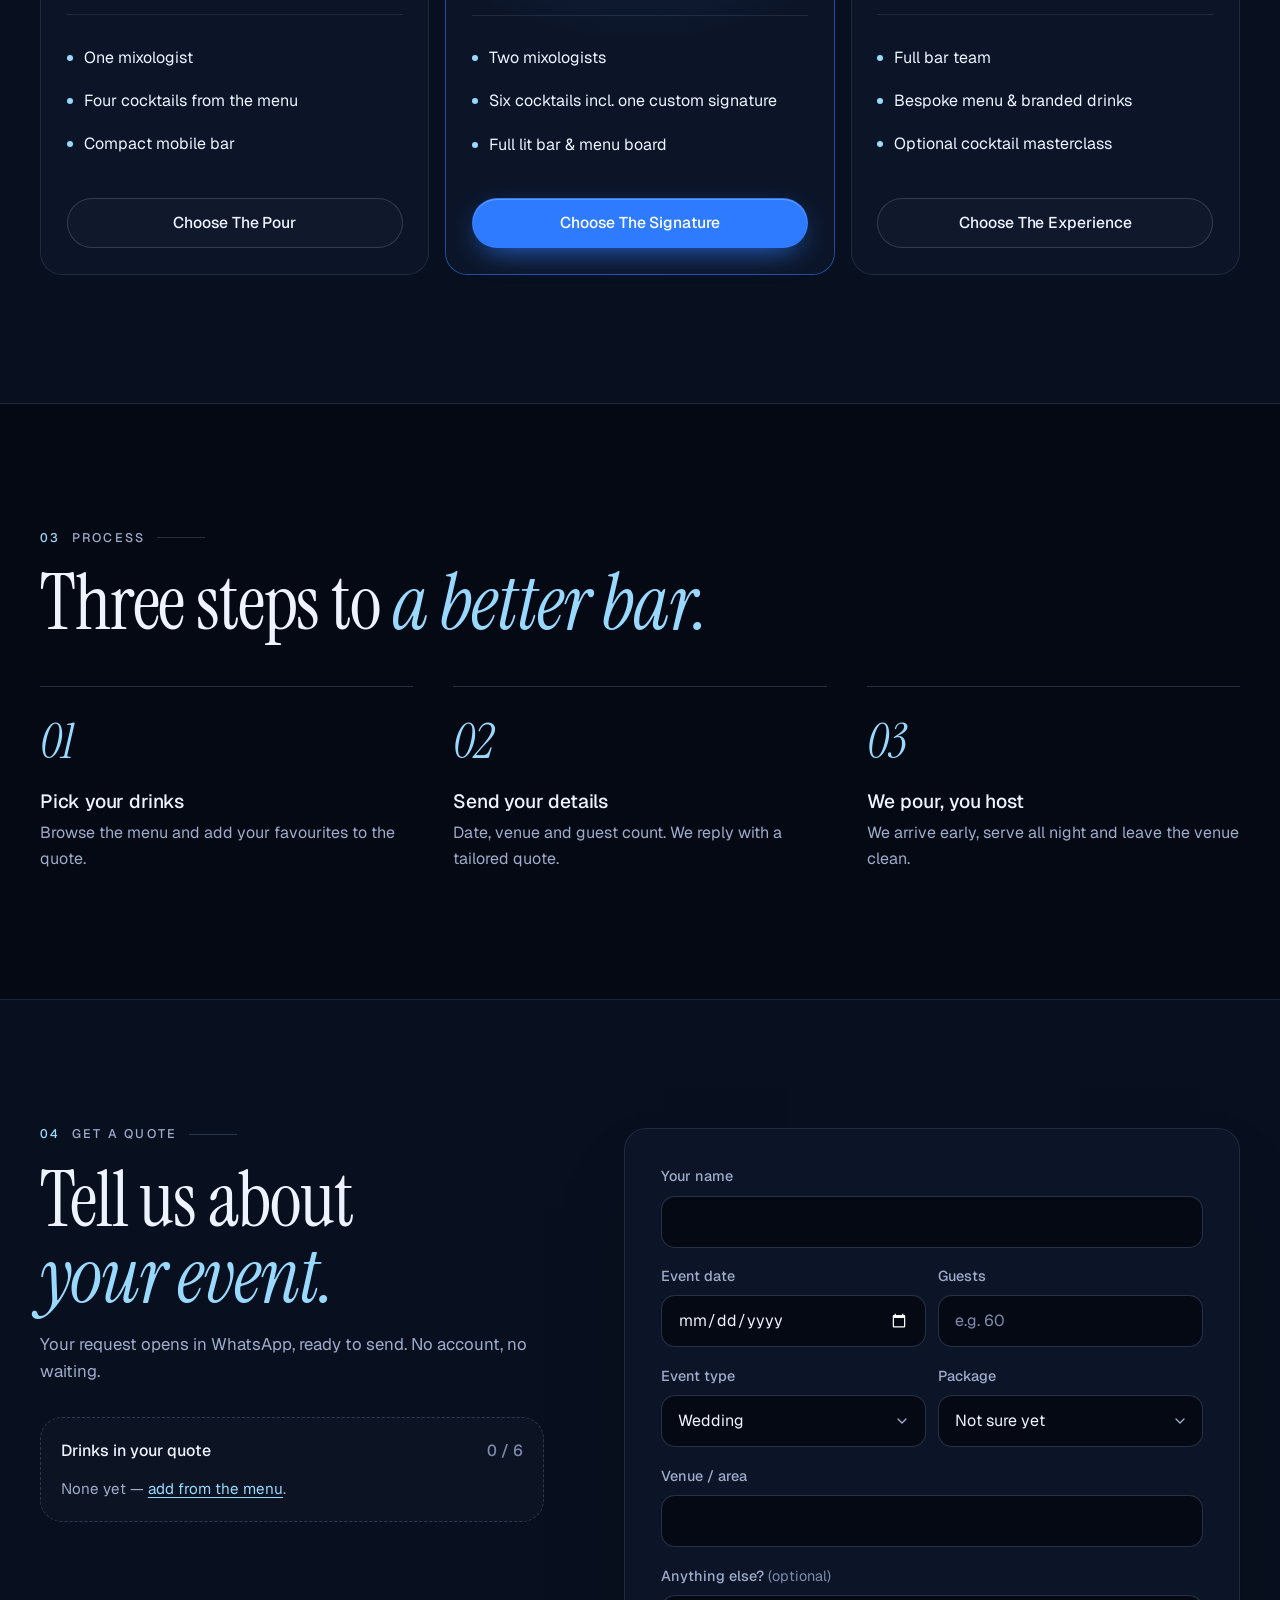
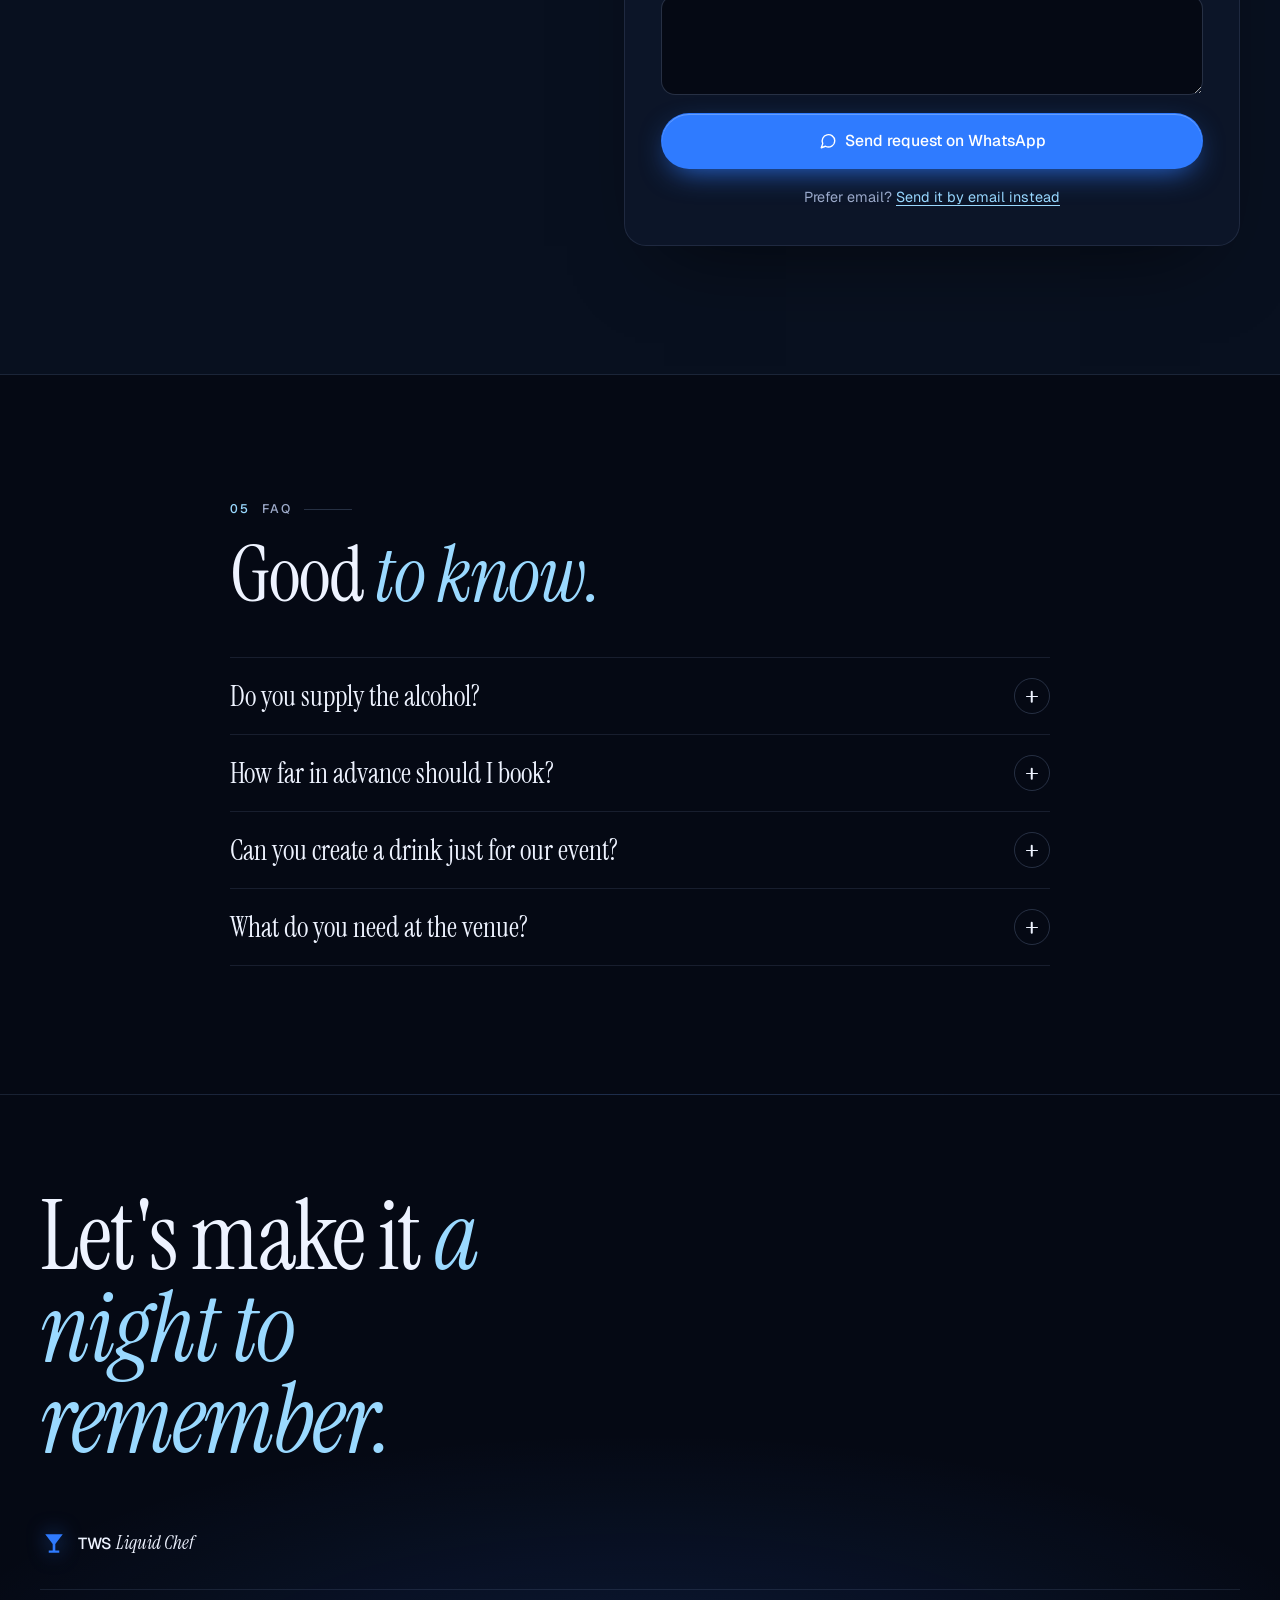
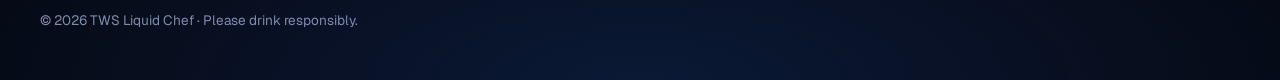
==== commit aba63158: "Premium redesign with motion polish Editorial serif type, animated hero glass that fills on load, dr" ====
--- a/index.html
+++ b/index.html
@@ -2,16 +2,18 @@
 <html lang="en">
 <head>
   <meta charset="utf-8">
-  <meta name="viewport" content="width=device-width, initial-scale=1, viewport-fit=cover">
+  <meta name="viewport" content="width=device-width, initial-scale=1, viewport-fit=cover, interactive-widget=resizes-content">
   <title>TWS Liquid Chef — Mobile Mixology &amp; Cocktail Bar Hire</title>
   <meta name="description" content="TWS Liquid Chef brings a premium mobile cocktail bar to weddings, parties and corporate events. Browse the cocktail catalogue and request a quote.">
-  <meta name="theme-color" content="#060b1a">
+  <meta name="theme-color" content="#050914">
+  <meta name="color-scheme" content="dark">
   <meta property="og:title" content="TWS Liquid Chef — Mobile Mixology">
   <meta property="og:description" content="Premium cocktails, crafted at your event.">
   <link rel="icon" href="favicon.svg" type="image/svg+xml">
+  <script>document.documentElement.classList.add("js")</script>
   <link rel="preconnect" href="https://fonts.googleapis.com">
   <link rel="preconnect" href="https://fonts.gstatic.com" crossorigin>
-  <link href="https://fonts.googleapis.com/css2?family=Bricolage+Grotesque:opsz,wght@12..96,500;12..96,700;12..96,800&family=Inter:wght@400;500;600&display=swap" rel="stylesheet">
+  <link href="https://fonts.googleapis.com/css2?family=Instrument+Serif:ital@0;1&family=Geist:wght@300;400;500;600&display=swap" rel="stylesheet">
   <link rel="stylesheet" href="css/style.css">
 </head>
 <body>
@@ -20,50 +22,94 @@
   <header class="nav" id="top">
     <div class="wrap nav__inner">
       <a class="brand" href="#top" aria-label="TWS Liquid Chef home">
-        <span class="brand__mark" aria-hidden="true">TWS</span>
-        <span class="brand__name">Liquid Chef</span>
+        <svg class="brand__mark" viewBox="0 0 32 32" aria-hidden="true"><path d="M6 6h20L17.5 17v7.5H22V27H10v-2.5h4.5V17z"/></svg>
+        <span class="brand__name">TWS <em>Liquid Chef</em></span>
       </a>
-      <nav class="nav__links" id="menu" aria-label="Main">
-        <a href="#menu-list">Cocktails</a>
+      <nav class="nav__links" aria-label="Main">
+        <a href="#menu-list">Menu</a>
         <a href="#packages">Packages</a>
-        <a href="#how">How it works</a>
+        <a href="#how">Process</a>
         <a href="#faq">FAQ</a>
-        <a class="btn btn--primary btn--sm" href="#book">Get a quote</a>
       </nav>
-      <button class="nav__toggle" aria-controls="menu" aria-expanded="false" aria-label="Open menu">
-        <svg class="i" viewBox="0 0 24 24" aria-hidden="true"><path d="M4 7h16M4 12h16M4 17h16"/></svg>
+      <a class="btn btn--primary btn--sm nav__cta" href="#book">Get a quote</a>
+      <button class="nav__toggle" aria-controls="sheet" aria-expanded="false" aria-label="Open menu">
+        <span></span><span></span>
       </button>
     </div>
   </header>
 
+  <div class="sheet" id="sheet" hidden>
+    <nav aria-label="Mobile">
+      <a href="#menu-list"><span>01</span>Menu</a>
+      <a href="#packages"><span>02</span>Packages</a>
+      <a href="#how"><span>03</span>Process</a>
+      <a href="#faq"><span>04</span>FAQ</a>
+    </nav>
+    <a class="btn btn--primary btn--block" href="#book">Get a quote</a>
+  </div>
+
   <main id="main">
     <!-- HERO -->
     <section class="hero">
-      <div class="hero__glow" aria-hidden="true"></div>
+      <div class="hero__bg" aria-hidden="true">
+        <span class="beam"></span>
+        <span class="halo"></span>
+      </div>
       <div class="wrap hero__grid">
         <div class="hero__copy">
-          <p class="eyebrow">Mobile mixology · Bar hire</p>
-          <h1>Cocktails crafted<br><span class="accent">like fine cuisine.</span></h1>
-          <p class="lead">TWS Liquid Chef brings a full cocktail bar, a trained mixologist and a menu built around your event — weddings, birthdays, corporate nights and everything in between.</p>
-          <div class="hero__cta">
+          <p class="kicker" data-in="0">Mobile mixology · Bar hire</p>
+          <h1>
+            <span class="line"><span data-in="1">Cocktails,</span></span>
+            <span class="line"><span data-in="2">crafted like</span></span>
+            <span class="line"><span data-in="3"><em>cuisine.</em></span></span>
+          </h1>
+          <p class="lead" data-in="4">A full bar, a trained mixologist and a menu designed around your night — for weddings, birthdays and corporate events.</p>
+          <div class="hero__cta" data-in="5">
             <a class="btn btn--primary" href="#book">
               Get a quote
               <svg class="i" viewBox="0 0 24 24" aria-hidden="true"><path d="M5 12h14M13 6l6 6-6 6"/></svg>
             </a>
-            <a class="btn btn--ghost" href="#menu-list">See the cocktail menu</a>
-          </div>
-          <ul class="hero__facts" aria-label="Highlights">
-            <li><svg class="i" viewBox="0 0 24 24" aria-hidden="true"><path d="M20 6 9 17l-5-5"/></svg>Bar, glassware &amp; ice included</li>
-            <li><svg class="i" viewBox="0 0 24 24" aria-hidden="true"><path d="M20 6 9 17l-5-5"/></svg>Custom signature drinks</li>
-            <li><svg class="i" viewBox="0 0 24 24" aria-hidden="true"><path d="M20 6 9 17l-5-5"/></svg>Alcohol-free menu available</li>
-          </ul>
-        </div>
+            <a class="btn btn--ghost" href="#menu-list">Browse the menu</a>
+          </div>
+        </div>
+
         <div class="hero__art" aria-hidden="true">
-          <div class="glass glass--hero" style="--liquid:#2f7bff;--liquid2:#7fd4ff">
-            <span class="glass__bowl"><span class="glass__fill"></span><span class="glass__shine"></span></span>
-            <span class="glass__stem"></span><span class="glass__base"></span>
-          </div>
-          <div class="orbit"><span></span><span></span><span></span></div>
+          <svg class="hero-glass" viewBox="0 0 200 280">
+            <defs>
+              <clipPath id="hero-bowl"><path d="M22 40 Q22 128 100 132 Q178 128 178 40 Z"/></clipPath>
+              <linearGradient id="hero-liq" x1="0" y1="0" x2="0" y2="1">
+                <stop offset="0" stop-color="#8fdcff"/>
+                <stop offset=".55" stop-color="#2f7bff"/>
+                <stop offset="1" stop-color="#1840c9"/>
+              </linearGradient>
+              <linearGradient id="hero-stem" x1="0" y1="0" x2="1" y2="0">
+                <stop offset="0" stop-color="#5a74a8"/><stop offset=".5" stop-color="#e6efff"/><stop offset="1" stop-color="#5a74a8"/>
+              </linearGradient>
+            </defs>
+            <g clip-path="url(#hero-bowl)">
+              <g class="hero-glass__liquid">
+                <path class="wave wave--back" d="M0 60 Q25 52 50 60 T100 60 T150 60 T200 60 T250 60 T300 60 T350 60 T400 60 V300 H0 Z" fill="#2f7bff" opacity=".45"/>
+                <path class="wave" d="M0 62 Q25 56 50 62 T100 62 T150 62 T200 62 T250 62 T300 62 T350 62 T400 62 V300 H0 Z" fill="url(#hero-liq)"/>
+              </g>
+              <g class="bubbles" fill="#dff4ff">
+                <circle cx="70" cy="128" r="2.2"/><circle cx="104" cy="128" r="1.6"/><circle cx="128" cy="128" r="2.6"/>
+                <circle cx="88" cy="128" r="1.3"/><circle cx="146" cy="128" r="1.8"/>
+              </g>
+            </g>
+            <path d="M22 40 Q22 128 100 132 Q178 128 178 40" fill="none" stroke="rgba(220,235,255,.55)" stroke-width="1.6"/>
+            <ellipse cx="100" cy="40" rx="78" ry="6" fill="none" stroke="rgba(220,235,255,.45)" stroke-width="1.4"/>
+            <path d="M40 54 Q42 96 70 116" fill="none" stroke="rgba(255,255,255,.5)" stroke-width="3" stroke-linecap="round"/>
+            <rect x="97.5" y="132" width="5" height="104" rx="2" fill="url(#hero-stem)"/>
+            <ellipse cx="100" cy="240" rx="46" ry="7" fill="url(#hero-stem)"/>
+          </svg>
+          <span class="hero__reflection"></span>
+        </div>
+      </div>
+
+      <div class="marquee" aria-hidden="true">
+        <div class="marquee__track">
+          <span>Electric Blue Lagoon</span><i></i><span>Midnight Passion</span><i></i><span>Liquid Gold</span><i></i><span>Espresso Martini</span><i></i><span>Virgin Blue Breeze</span><i></i>
+          <span>Electric Blue Lagoon</span><i></i><span>Midnight Passion</span><i></i><span>Liquid Gold</span><i></i><span>Espresso Martini</span><i></i><span>Virgin Blue Breeze</span><i></i>
         </div>
       </div>
     </section>
@@ -71,17 +117,18 @@
     <!-- CATALOGUE -->
     <section class="section" id="menu-list" aria-labelledby="menu-title">
       <div class="wrap">
-        <div class="section__head">
-          <p class="eyebrow">The catalogue</p>
-          <h2 id="menu-title">Pick your pours</h2>
-          <p class="muted">Choose up to six drinks for your event menu. Tap a drink to add it to your quote.</p>
-        </div>
-
-        <div class="filters" role="group" aria-label="Filter cocktails">
-          <button class="chip is-active" data-filter="all" aria-pressed="true">All</button>
-          <button class="chip" data-filter="signature" aria-pressed="false">Signature</button>
-          <button class="chip" data-filter="classic" aria-pressed="false">Classics</button>
-          <button class="chip" data-filter="mocktail" aria-pressed="false">Alcohol-free</button>
+        <header class="head reveal">
+          <p class="index"><span>01</span> The menu</p>
+          <h2 id="menu-title">Pick your <em>pours.</em></h2>
+          <p class="head__sub">Choose up to six drinks for your event. Each one you add goes straight into your quote.</p>
+        </header>
+
+        <div class="seg reveal" role="group" aria-label="Filter cocktails">
+          <span class="seg__pill" aria-hidden="true"></span>
+          <button class="seg__btn is-active" data-filter="all" aria-pressed="true">All</button>
+          <button class="seg__btn" data-filter="signature" aria-pressed="false">Signature</button>
+          <button class="seg__btn" data-filter="classic" aria-pressed="false">Classics</button>
+          <button class="seg__btn" data-filter="mocktail" aria-pressed="false">Alcohol-free</button>
         </div>
 
         <ul class="cards" id="cards"><!-- filled by js/main.js --></ul>
@@ -90,41 +137,40 @@
     </section>
 
     <!-- PACKAGES -->
-    <section class="section section--alt" id="packages" aria-labelledby="pkg-title">
+    <section class="section section--deep" id="packages" aria-labelledby="pkg-title">
       <div class="wrap">
-        <div class="section__head">
-          <p class="eyebrow">Packages</p>
-          <h2 id="pkg-title">Built around your guest list</h2>
-          <p class="muted">Every package includes setup, pack-down, glassware, ice and garnishes. Final price depends on guests, hours and location.</p>
-        </div>
+        <header class="head reveal">
+          <p class="index"><span>02</span> Packages</p>
+          <h2 id="pkg-title">Built around <em>your guest list.</em></h2>
+          <p class="head__sub">Setup, pack-down, glassware, ice and garnishes are always included. Your quote depends on guests, hours and location.</p>
+        </header>
         <div class="pkgs">
-          <article class="pkg">
-            <svg class="i i--lg" viewBox="0 0 24 24" aria-hidden="true"><path d="M8 22h8M12 11v11M5 3h14l-7 8z"/></svg>
+          <article class="pkg reveal">
+            <p class="pkg__n">I</p>
             <h3>The Pour</h3>
             <p class="pkg__for">Up to 40 guests · 3 hours</p>
             <ul>
-              <li>1 mixologist</li>
-              <li>4 cocktails from the menu</li>
+              <li>One mixologist</li>
+              <li>Four cocktails from the menu</li>
               <li>Compact mobile bar</li>
             </ul>
             <a class="btn btn--ghost btn--block" href="#book" data-package="The Pour">Choose The Pour</a>
           </article>
-          <article class="pkg pkg--featured">
-            <span class="pkg__tag">Most booked</span>
-            <svg class="i i--lg" viewBox="0 0 24 24" aria-hidden="true"><path d="M12 3l2.6 5.3 5.9.9-4.3 4.1 1 5.8L12 16.4 6.8 19.1l1-5.8L3.5 9.2l5.9-.9z"/></svg>
+          <article class="pkg pkg--featured reveal">
+            <p class="pkg__n">II <span class="pkg__tag">Most booked</span></p>
             <h3>The Signature</h3>
             <p class="pkg__for">Up to 100 guests · 5 hours</p>
             <ul>
-              <li>2 mixologists</li>
-              <li>6 cocktails incl. 1 custom signature</li>
-              <li>Full lit bar &amp; drinks menu board</li>
+              <li>Two mixologists</li>
+              <li>Six cocktails incl. one custom signature</li>
+              <li>Full lit bar &amp; menu board</li>
             </ul>
             <a class="btn btn--primary btn--block" href="#book" data-package="The Signature">Choose The Signature</a>
           </article>
-          <article class="pkg">
-            <svg class="i i--lg" viewBox="0 0 24 24" aria-hidden="true"><path d="M3 21h18M5 21V7l7-4 7 4v14M9 21v-6h6v6"/></svg>
+          <article class="pkg reveal">
+            <p class="pkg__n">III</p>
             <h3>The Experience</h3>
-            <p class="pkg__for">100+ guests · corporate &amp; weddings</p>
+            <p class="pkg__for">100+ guests · weddings &amp; corporate</p>
             <ul>
               <li>Full bar team</li>
               <li>Bespoke menu &amp; branded drinks</li>
@@ -136,51 +182,51 @@
       </div>
     </section>
 
-    <!-- HOW IT WORKS -->
+    <!-- PROCESS -->
     <section class="section" id="how" aria-labelledby="how-title">
       <div class="wrap">
-        <div class="section__head">
-          <p class="eyebrow">How it works</p>
-          <h2 id="how-title">Three steps to a better bar</h2>
-        </div>
-        <ol class="steps">
+        <header class="head reveal">
+          <p class="index"><span>03</span> Process</p>
+          <h2 id="how-title">Three steps to <em>a better bar.</em></h2>
+        </header>
+        <ol class="steps reveal">
           <li>
-            <span class="steps__n">1</span>
+            <span class="steps__n">01</span>
             <h3>Pick your drinks</h3>
-            <p>Browse the catalogue and add your favourites to the quote.</p>
+            <p>Browse the menu and add your favourites to the quote.</p>
           </li>
           <li>
-            <span class="steps__n">2</span>
+            <span class="steps__n">02</span>
             <h3>Send your details</h3>
             <p>Date, venue and guest count. We reply with a tailored quote.</p>
           </li>
           <li>
-            <span class="steps__n">3</span>
+            <span class="steps__n">03</span>
             <h3>We pour, you host</h3>
-            <p>We arrive early, set up, serve all night and leave the venue clean.</p>
+            <p>We arrive early, serve all night and leave the venue clean.</p>
           </li>
         </ol>
       </div>
     </section>
 
     <!-- BOOKING -->
-    <section class="section section--alt" id="book" aria-labelledby="book-title">
+    <section class="section section--deep" id="book" aria-labelledby="book-title">
       <div class="wrap book">
-        <div class="book__intro">
-          <p class="eyebrow">Get a quote</p>
-          <h2 id="book-title">Tell us about your event</h2>
-          <p class="muted">Your request opens in WhatsApp, ready to send. No account, no waiting.</p>
+        <div class="book__intro reveal">
+          <p class="index"><span>04</span> Get a quote</p>
+          <h2 id="book-title">Tell us about <em>your event.</em></h2>
+          <p class="head__sub">Your request opens in WhatsApp, ready to send. No account, no waiting.</p>
           <div class="picked" aria-live="polite">
-            <p class="picked__label">Drinks in your quote</p>
+            <p class="picked__label">Drinks in your quote <span id="picked-count">0 / 6</span></p>
             <ul class="picked__list" id="picked"></ul>
             <p class="picked__none" id="picked-none">None yet — <a href="#menu-list">add from the menu</a>.</p>
           </div>
         </div>
 
-        <form class="form" id="quote-form" novalidate>
+        <form class="form reveal" id="quote-form" novalidate>
           <div class="field">
             <label for="f-name">Your name</label>
-            <input id="f-name" name="name" autocomplete="name" required>
+            <input id="f-name" name="name" autocomplete="name" enterkeyhint="next" required>
           </div>
           <div class="field-row">
             <div class="field">
@@ -192,23 +238,25 @@
               <input id="f-guests" name="guests" type="number" inputmode="numeric" min="1" placeholder="e.g. 60" required>
             </div>
           </div>
-          <div class="field">
-            <label for="f-type">Event type</label>
-            <select id="f-type" name="type">
-              <option>Wedding</option>
-              <option>Birthday / private party</option>
-              <option>Corporate event</option>
-              <option>Other</option>
-            </select>
-          </div>
-          <div class="field">
-            <label for="f-pkg">Package</label>
-            <select id="f-pkg" name="package">
-              <option>Not sure yet</option>
-              <option>The Pour</option>
-              <option>The Signature</option>
-              <option>The Experience</option>
-            </select>
+          <div class="field-row">
+            <div class="field">
+              <label for="f-type">Event type</label>
+              <select id="f-type" name="type">
+                <option>Wedding</option>
+                <option>Birthday / private party</option>
+                <option>Corporate event</option>
+                <option>Other</option>
+              </select>
+            </div>
+            <div class="field">
+              <label for="f-pkg">Package</label>
+              <select id="f-pkg" name="package">
+                <option>Not sure yet</option>
+                <option>The Pour</option>
+                <option>The Signature</option>
+                <option>The Experience</option>
+              </select>
+            </div>
           </div>
           <div class="field">
             <label for="f-venue">Venue / area</label>
@@ -216,10 +264,10 @@
           </div>
           <div class="field">
             <label for="f-notes">Anything else? <span class="opt">(optional)</span></label>
-            <textarea id="f-notes" name="notes" rows="3"></textarea>
+            <textarea id="f-notes" name="notes" rows="3" enterkeyhint="send"></textarea>
           </div>
           <p class="form__error" id="form-error" role="alert" hidden></p>
-          <button class="btn btn--primary btn--block" type="submit">
+          <button class="btn btn--primary btn--block btn--lg" type="submit">
             <svg class="i" viewBox="0 0 24 24" aria-hidden="true"><path d="M21 11.5a8.4 8.4 0 0 1-12.3 7.5L3 21l2-5.5A8.4 8.4 0 1 1 21 11.5z"/></svg>
             Send request on WhatsApp
           </button>
@@ -231,26 +279,26 @@
     <!-- FAQ -->
     <section class="section" id="faq" aria-labelledby="faq-title">
       <div class="wrap wrap--narrow">
-        <div class="section__head">
-          <p class="eyebrow">FAQ</p>
-          <h2 id="faq-title">Good to know</h2>
-        </div>
-        <div class="faq">
+        <header class="head reveal">
+          <p class="index"><span>05</span> FAQ</p>
+          <h2 id="faq-title">Good <em>to know.</em></h2>
+        </header>
+        <div class="faq reveal">
           <details>
-            <summary>Do you supply the alcohol?<svg class="i" viewBox="0 0 24 24" aria-hidden="true"><path d="m6 9 6 6 6-6"/></svg></summary>
-            <p>We can supply everything, or work with alcohol you buy — we'll send a shopping list so nothing goes to waste.</p>
+            <summary>Do you supply the alcohol?<span class="plus" aria-hidden="true"></span></summary>
+            <div class="faq__a"><p>We can supply everything, or work with alcohol you buy — we'll send a shopping list so nothing goes to waste.</p></div>
           </details>
           <details>
-            <summary>How far in advance should I book?<svg class="i" viewBox="0 0 24 24" aria-hidden="true"><path d="m6 9 6 6 6-6"/></svg></summary>
-            <p>Weekends fill up fast — 4 to 8 weeks ahead is ideal, but message us for last-minute dates.</p>
+            <summary>How far in advance should I book?<span class="plus" aria-hidden="true"></span></summary>
+            <div class="faq__a"><p>Weekends fill up fast — 4 to 8 weeks ahead is ideal, but message us for last-minute dates.</p></div>
           </details>
           <details>
-            <summary>Can you create a drink just for our event?<svg class="i" viewBox="0 0 24 24" aria-hidden="true"><path d="m6 9 6 6 6-6"/></svg></summary>
-            <p>Yes. Signature drinks are designed around your colours, theme or story, and named however you like.</p>
+            <summary>Can you create a drink just for our event?<span class="plus" aria-hidden="true"></span></summary>
+            <div class="faq__a"><p>Yes. Signature drinks are designed around your colours, theme or story, and named however you like.</p></div>
           </details>
           <details>
-            <summary>What do you need at the venue?<svg class="i" viewBox="0 0 24 24" aria-hidden="true"><path d="m6 9 6 6 6-6"/></svg></summary>
-            <p>A flat space about 3 × 2 m and a power point nearby. We bring the rest.</p>
+            <summary>What do you need at the venue?<span class="plus" aria-hidden="true"></span></summary>
+            <div class="faq__a"><p>A flat space about 3 × 2 m and a power point nearby. We bring the rest.</p></div>
           </details>
         </div>
       </div>
@@ -258,25 +306,30 @@
   </main>
 
   <footer class="footer">
-    <div class="wrap footer__inner">
-      <a class="brand" href="#top"><span class="brand__mark" aria-hidden="true">TWS</span><span class="brand__name">Liquid Chef</span></a>
-      <p class="muted">Premium mobile mixology. Please drink responsibly.</p>
-      <div class="footer__links">
-        <a href="#" data-social="instagram" aria-label="Instagram">
-          <svg class="i" viewBox="0 0 24 24" aria-hidden="true"><rect x="3" y="3" width="18" height="18" rx="5"/><circle cx="12" cy="12" r="4"/><path d="M17.5 6.5h.01"/></svg>
+    <div class="wrap">
+      <p class="footer__big">Let's make it <em>a night to remember.</em></p>
+      <div class="footer__row">
+        <a class="brand" href="#top">
+          <svg class="brand__mark" viewBox="0 0 32 32" aria-hidden="true"><path d="M6 6h20L17.5 17v7.5H22V27H10v-2.5h4.5V17z"/></svg>
+          <span class="brand__name">TWS <em>Liquid Chef</em></span>
         </a>
-        <a href="#" data-social="whatsapp" aria-label="WhatsApp">
-          <svg class="i" viewBox="0 0 24 24" aria-hidden="true"><path d="M21 11.5a8.4 8.4 0 0 1-12.3 7.5L3 21l2-5.5A8.4 8.4 0 1 1 21 11.5z"/></svg>
-        </a>
-        <a href="#" data-social="email" aria-label="Email">
-          <svg class="i" viewBox="0 0 24 24" aria-hidden="true"><rect x="3" y="5" width="18" height="14" rx="2"/><path d="m3 7 9 6 9-6"/></svg>
-        </a>
-      </div>
-      <p class="muted small">© <span id="year"></span> TWS Liquid Chef</p>
+        <div class="footer__links">
+          <a href="#" data-social="instagram" aria-label="Instagram">
+            <svg class="i" viewBox="0 0 24 24" aria-hidden="true"><rect x="3" y="3" width="18" height="18" rx="5"/><circle cx="12" cy="12" r="4"/><path d="M17.5 6.5h.01"/></svg>
+          </a>
+          <a href="#" data-social="whatsapp" aria-label="WhatsApp">
+            <svg class="i" viewBox="0 0 24 24" aria-hidden="true"><path d="M21 11.5a8.4 8.4 0 0 1-12.3 7.5L3 21l2-5.5A8.4 8.4 0 1 1 21 11.5z"/></svg>
+          </a>
+          <a href="#" data-social="email" aria-label="Email">
+            <svg class="i" viewBox="0 0 24 24" aria-hidden="true"><rect x="3" y="5" width="18" height="14" rx="2"/><path d="m3 7 9 6 9-6"/></svg>
+          </a>
+        </div>
+      </div>
+      <p class="footer__fine">© <span id="year"></span> TWS Liquid Chef · Please drink responsibly.</p>
     </div>
   </footer>
 
-  <a class="fab" href="#book" aria-label="Get a quote">
+  <a class="fab is-hidden" href="#book">
     Get a quote <span class="fab__count" id="fab-count" hidden>0</span>
   </a>
 
--- a/css/style.css
+++ b/css/style.css
@@ -1,282 +1,459 @@
-/* TWS Liquid Chef — dark navy + electric blue */
+/* ==========================================================
+   TWS Liquid Chef — dark navy + electric blue
+   Type: Instrument Serif (display) + Geist (text)
+   ========================================================== */
 :root {
-  --bg: #060b1a;
-  --bg-2: #0b1328;
-  --surface: #101a34;
-  --line: #1f2c50;
-  --text: #eef2ff;
-  --muted: #a3b0d0;          /* 8.4:1 on --bg */
+  --bg: #050914;
+  --bg-deep: #08101f;
+  --surface: #0c1528;
+  --surface-2: #111d36;
+  --line: rgba(160, 185, 235, .12);
+  --line-strong: rgba(160, 185, 235, .22);
+  --text: #eef3ff;
+  --muted: #9eabca;          /* 8.1:1 on --bg */
+  --faint: #7d8bad;          /* 5.3:1 on --bg */
   --blue: #2f7bff;
-  --blue-hi: #5b9bff;
-  --cyan: #7fd4ff;
-  --on-blue: #ffffff;
-  --radius: 18px;
-  --ease-out: cubic-bezier(.22, 1, .36, 1);
-  --font-d: "Bricolage Grotesque", system-ui, sans-serif;
-  --font-b: "Inter", system-ui, -apple-system, sans-serif;
-}
-
+  --blue-hi: #5c9cff;
+  --ice: #9ad9ff;
+
+  --serif: "Instrument Serif", "Times New Roman", serif;
+  --sans: "Geist", "Inter", system-ui, -apple-system, sans-serif;
+
+  --ease-out: cubic-bezier(.23, 1, .32, 1);
+  --ease-in-out: cubic-bezier(.77, 0, .175, 1);
+  --ease-drawer: cubic-bezier(.32, .72, 0, 1);
+
+  --radius: 22px;
+  interpolate-size: allow-keywords;
+}
+
+/* ---------- Base + mobile-native baseline ---------- */
 *, *::before, *::after { box-sizing: border-box; }
-html { scroll-behavior: smooth; scroll-padding-top: 76px; -webkit-text-size-adjust: 100%; }
+html {
+  scroll-behavior: smooth; scroll-padding-top: 84px;
+  -webkit-text-size-adjust: 100%;
+  -webkit-tap-highlight-color: transparent;
+  background: var(--bg);
+}
 body {
-  margin: 0; background: var(--bg); color: var(--text);
-  font: 400 1rem/1.6 var(--font-b);
-  -webkit-font-smoothing: antialiased;
-  padding-bottom: env(safe-area-inset-bottom);
+  margin: 0; color: var(--text); background: var(--bg);
+  font: 400 1rem/1.6 var(--sans);
+  -webkit-font-smoothing: antialiased; text-rendering: optimizeLegibility;
+  overflow-x: clip;
+}
+/* film grain — static, so it costs nothing after first paint */
+body::after {
+  content: ""; position: fixed; inset: 0; z-index: 100; pointer-events: none; opacity: .07; mix-blend-mode: overlay;
+  background-image: url("data:image/svg+xml,%3Csvg xmlns='http://www.w3.org/2000/svg' width='160' height='160'%3E%3Cfilter id='n'%3E%3CfeTurbulence type='fractalNoise' baseFrequency='.9' numOctaves='3' stitchTiles='stitch'/%3E%3C/filter%3E%3Crect width='100%25' height='100%25' filter='url(%23n)'/%3E%3C/svg%3E");
 }
 img, svg { display: block; max-width: 100%; }
-a { color: var(--cyan); }
-h1, h2, h3 { font-family: var(--font-d); line-height: 1.08; margin: 0 0 .5em; letter-spacing: -.02em; text-wrap: balance; }
-h1 { font-size: clamp(2.4rem, 9vw, 4.6rem); font-weight: 800; }
-h2 { font-size: clamp(1.9rem, 6vw, 3rem); font-weight: 700; }
-h3 { font-size: 1.2rem; font-weight: 700; }
+a { color: var(--ice); text-underline-offset: 3px; }
+button, a, [role="button"], summary, label { touch-action: manipulation; }
+button, [role="button"], .btn, summary, .seg { user-select: none; -webkit-user-select: none; -webkit-touch-callout: none; }
+::selection { background: var(--blue); color: #fff; }
+
+h1, h2, h3 { margin: 0; font-weight: 400; text-wrap: balance; }
+h2 { font: 400 clamp(2.6rem, 9vw, 4.8rem)/.98 var(--serif); letter-spacing: -.015em; }
+h3 { font: 500 1.15rem/1.3 var(--sans); letter-spacing: -.01em; }
+em { font-style: italic; color: var(--ice); }
+h1 em, h2 em, .footer__big em { font-family: var(--serif); }
 p { margin: 0 0 1rem; }
-.muted { color: var(--muted); }
-.small { font-size: .85rem; }
-.accent { background: linear-gradient(90deg, var(--blue-hi), var(--cyan)); -webkit-background-clip: text; background-clip: text; color: transparent; }
-
-.wrap { width: min(1160px, 100% - 2.5rem); margin-inline: auto; }
-.wrap--narrow { width: min(760px, 100% - 2.5rem); }
-
-.skip { position: absolute; left: -999px; top: 8px; background: var(--blue); color: #fff; padding: .6rem 1rem; border-radius: 8px; z-index: 100; }
+
+.wrap { width: min(1200px, 100% - 2.5rem); margin-inline: auto; }
+.wrap--narrow { width: min(820px, 100% - 2.5rem); }
+
+.skip { position: absolute; left: -999px; top: 8px; background: var(--blue); color: #fff; padding: .7rem 1rem; border-radius: 10px; z-index: 200; }
 .skip:focus { left: 8px; }
-
-:focus-visible { outline: 2px solid var(--cyan); outline-offset: 3px; border-radius: 6px; }
-
-/* Icons (Lucide-style strokes) */
-.i { width: 20px; height: 20px; fill: none; stroke: currentColor; stroke-width: 2; stroke-linecap: round; stroke-linejoin: round; flex: none; }
-.i--lg { width: 28px; height: 28px; color: var(--cyan); margin-bottom: 1rem; }
-
-/* Buttons */
+:focus-visible { outline: 2px solid var(--ice); outline-offset: 3px; border-radius: 8px; }
+
+.i { width: 18px; height: 18px; fill: none; stroke: currentColor; stroke-width: 1.8; stroke-linecap: round; stroke-linejoin: round; flex: none; }
+
+/* ---------- Buttons ---------- */
 .btn {
-  display: inline-flex; align-items: center; justify-content: center; gap: .5rem;
-  min-height: 48px; padding: .8rem 1.4rem; border-radius: 999px;
-  font: 600 1rem/1 var(--font-b); text-decoration: none; cursor: pointer;
+  position: relative; display: inline-flex; align-items: center; justify-content: center; gap: .55rem;
+  min-height: 50px; padding: .85rem 1.5rem; border-radius: 999px; isolation: isolate; overflow: hidden;
+  font: 500 .98rem/1 var(--sans); letter-spacing: -.005em; text-decoration: none; cursor: pointer;
   border: 1px solid transparent;
-  transition: transform .16s var(--ease-out), background-color .2s var(--ease-out), border-color .2s var(--ease-out), box-shadow .2s var(--ease-out);
+  transition: transform 160ms var(--ease-out), background-color 200ms ease, border-color 200ms ease, color 200ms ease;
 }
 .btn:active { transform: scale(.97); }
-.btn--primary { background: var(--blue); color: var(--on-blue); box-shadow: 0 8px 28px -8px rgba(47,123,255,.7); }
-.btn--ghost { background: transparent; color: var(--text); border-color: var(--line); }
-.btn--sm { min-height: 44px; padding: .6rem 1.1rem; font-size: .95rem; }
+.btn--primary {
+  background: var(--blue); color: #fff;
+  box-shadow: inset 0 1px 0 rgba(255,255,255,.25), 0 10px 30px -10px rgba(47,123,255,.9);
+}
+/* light sweep across the primary button */
+.btn--primary::before {
+  content: ""; position: absolute; inset: 0; z-index: -1;
+  background: linear-gradient(105deg, transparent 30%, rgba(255,255,255,.28) 50%, transparent 70%);
+  transform: translateX(-120%);
+}
+.btn--ghost { color: var(--text); border-color: var(--line-strong); background: rgba(255,255,255,.02); }
+.btn--sm { min-height: 44px; padding: .6rem 1.15rem; font-size: .92rem; }
+.btn--lg { min-height: 56px; }
 .btn--block { width: 100%; }
+.btn .i { transition: transform 200ms var(--ease-out); }
 @media (hover: hover) and (pointer: fine) {
   .btn--primary:hover { background: var(--blue-hi); }
-  .btn--ghost:hover { border-color: var(--blue-hi); background: rgba(47,123,255,.08); }
-}
-
-.eyebrow { font: 600 .78rem/1 var(--font-b); letter-spacing: .16em; text-transform: uppercase; color: var(--cyan); margin-bottom: 1rem; }
-
-/* Nav */
+  .btn--primary:hover::before { transform: translateX(120%); transition: transform 700ms var(--ease-out); }
+  .btn:hover .i { transform: translateX(3px); }
+  .btn--ghost:hover { border-color: var(--ice); background: rgba(154,217,255,.06); }
+}
+
+/* ---------- Nav ---------- */
 .nav {
-  position: sticky; top: 0; z-index: 50;
-  background: rgba(6,11,26,.78); backdrop-filter: blur(14px); -webkit-backdrop-filter: blur(14px);
-  border-bottom: 1px solid transparent; transition: border-color .2s var(--ease-out);
-}
-.nav.is-scrolled { border-bottom-color: var(--line); }
-.nav__inner { display: flex; align-items: center; justify-content: space-between; height: 68px; }
-.brand { display: flex; align-items: center; gap: .6rem; color: var(--text); text-decoration: none; min-height: 44px; }
-.brand__mark { font: 800 .8rem/1 var(--font-d); letter-spacing: .08em; padding: .45rem .5rem; border-radius: 8px; background: var(--blue); color: #fff; }
-.brand__name { font: 700 1.1rem/1 var(--font-d); }
+  position: fixed; inset: 0 0 auto 0; z-index: 60;
+  padding-top: env(safe-area-inset-top, 0px);
+  transition: background-color 300ms ease, border-color 300ms ease, backdrop-filter 300ms ease;
+  border-bottom: 1px solid transparent;
+}
+.nav.is-scrolled { background: rgba(5,9,20,.72); backdrop-filter: blur(16px) saturate(140%); -webkit-backdrop-filter: blur(16px) saturate(140%); border-bottom-color: var(--line); }
+.nav__inner { display: flex; align-items: center; gap: 1rem; height: 72px; }
+.brand { display: flex; align-items: center; gap: .6rem; color: var(--text); text-decoration: none; min-height: 44px; margin-right: auto; }
+.brand__mark { width: 28px; height: 28px; fill: var(--blue); filter: drop-shadow(0 0 10px rgba(47,123,255,.6)); }
+.brand__name { font: 500 1rem/1 var(--sans); letter-spacing: .02em; }
+.brand__name em { font: italic 400 1.2rem/1 var(--serif); color: var(--text); letter-spacing: 0; }
+.nav__links { display: none; }
+.nav__cta { display: none; }
 .nav__toggle {
-  width: 44px; height: 44px; display: grid; place-items: center;
-  background: transparent; border: 1px solid var(--line); border-radius: 12px; color: var(--text); cursor: pointer;
-}
-.nav__links {
-  position: fixed; inset: 68px 0 auto 0; display: flex; flex-direction: column; gap: .25rem;
-  padding: 1rem 1.25rem 1.5rem; background: var(--bg-2); border-bottom: 1px solid var(--line);
-  opacity: 0; transform: translateY(-8px); pointer-events: none; visibility: hidden;
-  transition: opacity .2s var(--ease-out), transform .2s var(--ease-out), visibility 0s linear .2s;
-}
-.nav__links.is-open { opacity: 1; transform: none; pointer-events: auto; visibility: visible; transition-delay: 0s; }
-.nav__links a:not(.btn) { color: var(--text); text-decoration: none; padding: .85rem .25rem; font-weight: 500; border-bottom: 1px solid var(--line); }
-.nav__links .btn { margin-top: .75rem; }
-@media (min-width: 860px) {
+  position: relative; width: 44px; height: 44px; border-radius: 50%; cursor: pointer;
+  background: rgba(255,255,255,.04); border: 1px solid var(--line-strong);
+}
+.nav__toggle span {
+  position: absolute; left: 13px; right: 13px; height: 1.5px; background: var(--text); border-radius: 2px;
+  transition: transform 300ms var(--ease-out);
+}
+.nav__toggle span:first-child { transform: translateY(-3.5px); }
+.nav__toggle span:last-child { transform: translateY(3.5px); }
+.nav__toggle[aria-expanded="true"] span:first-child { transform: rotate(45deg); }
+.nav__toggle[aria-expanded="true"] span:last-child { transform: rotate(-45deg); }
+@media (min-width: 900px) {
+  .nav__links { display: flex; gap: 2rem; margin-right: 1.5rem; }
+  .nav__links a { position: relative; color: var(--muted); text-decoration: none; font-size: .95rem; padding: .6rem 0; transition: color 200ms ease; }
+  .nav__links a::after { content: ""; position: absolute; left: 0; right: 0; bottom: .3rem; height: 1px; background: var(--ice); transform: scaleX(0); transform-origin: right; transition: transform 300ms var(--ease-out); }
+  .nav__cta { display: inline-flex; }
   .nav__toggle { display: none; }
-  .nav__links {
-    position: static; flex-direction: row; align-items: center; gap: 1.75rem; padding: 0;
-    background: none; border: 0; opacity: 1; transform: none; pointer-events: auto; visibility: visible;
-  }
-  .nav__links a:not(.btn) { border: 0; padding: .5rem 0; color: var(--muted); }
-  .nav__links .btn { margin: 0; }
-}
-@media (min-width: 860px) and (hover: hover) and (pointer: fine) {
-  .nav__links a:not(.btn):hover { color: var(--text); }
-}
-
-/* Hero */
-.hero { position: relative; overflow: hidden; padding: 1.5rem 0 4rem; }
-.hero__glow {
-  position: absolute; inset: -20% -30% auto auto; width: 720px; height: 720px; border-radius: 50%;
-  background: radial-gradient(circle, rgba(47,123,255,.35), transparent 65%); filter: blur(20px); pointer-events: none;
-}
-.hero__grid { position: relative; display: grid; gap: 2.5rem; align-items: center; }
-.lead { font-size: 1.1rem; color: var(--muted); max-width: 34rem; }
-.hero__cta { display: flex; flex-wrap: wrap; gap: .75rem; margin: 1.75rem 0; }
-.hero__cta .btn { flex: 1 1 200px; }
-.hero__facts { list-style: none; padding: 0; margin: 0; display: grid; gap: .6rem; color: var(--muted); font-size: .95rem; }
-.hero__facts li { display: flex; gap: .6rem; align-items: center; }
-.hero__facts .i { color: var(--cyan); width: 18px; height: 18px; }
-.hero__art { position: relative; display: grid; place-items: center; min-height: 190px; order: -1; }
-@media (min-width: 860px) {
-  .hero { padding: 5rem 0 6rem; }
-  .hero__grid { grid-template-columns: 1.15fr .85fr; }
-  .hero__art { order: 0; min-height: 460px; }
+}
+@media (min-width: 900px) and (hover: hover) and (pointer: fine) {
+  .nav__links a:hover { color: var(--text); }
+  .nav__links a:hover::after { transform: scaleX(1); transform-origin: left; }
+}
+
+/* Mobile sheet menu */
+.sheet {
+  position: fixed; inset: 0; z-index: 55; display: flex; flex-direction: column; justify-content: space-between;
+  padding: calc(96px + env(safe-area-inset-top, 0px)) 1.25rem calc(1.5rem + env(safe-area-inset-bottom, 0px));
+  background: rgba(5,9,20,.94); backdrop-filter: blur(20px); -webkit-backdrop-filter: blur(20px);
+  opacity: 0; transition: opacity 250ms ease;
+}
+.sheet.is-open { opacity: 1; }
+.sheet nav { display: grid; }
+.sheet nav a {
+  display: flex; align-items: baseline; gap: 1rem; padding: .9rem 0; border-bottom: 1px solid var(--line);
+  color: var(--text); text-decoration: none; font: 400 2.6rem/1 var(--serif);
+  opacity: 0; transform: translateY(16px);
+  transition: opacity 400ms var(--ease-out), transform 500ms var(--ease-out);
+}
+.sheet nav a span { font: 500 .75rem/1 var(--sans); color: var(--faint); letter-spacing: .1em; }
+.sheet.is-open nav a { opacity: 1; transform: none; }
+.sheet.is-open nav a:nth-child(1) { transition-delay: 40ms; }
+.sheet.is-open nav a:nth-child(2) { transition-delay: 90ms; }
+.sheet.is-open nav a:nth-child(3) { transition-delay: 130ms; }
+.sheet.is-open nav a:nth-child(4) { transition-delay: 160ms; }
+.sheet nav a:active { color: var(--ice); }
+body.is-locked { overflow: hidden; }
+
+/* ---------- Hero ---------- */
+.hero { position: relative; min-height: 100svh; display: flex; flex-direction: column; justify-content: center; padding-top: calc(84px + env(safe-area-inset-top, 0px)); overflow: hidden; }
+.hero__bg { position: absolute; inset: 0; pointer-events: none; }
+.halo { position: absolute; width: 900px; height: 900px; right: -320px; top: -200px; border-radius: 50%; background: radial-gradient(circle, rgba(47,123,255,.28), rgba(47,123,255,.06) 45%, transparent 68%); }
+.beam { position: absolute; top: -10%; right: 18%; width: 260px; height: 120%; background: linear-gradient(180deg, rgba(154,217,255,.16), transparent 70%); transform: skewX(-14deg); filter: blur(30px); }
+.hero__grid { position: relative; display: grid; gap: 1.5rem; align-items: center; flex: 1; padding-bottom: 2rem; }
+.kicker { font: 500 .78rem/1 var(--sans); letter-spacing: .2em; text-transform: uppercase; color: var(--ice); margin-bottom: 1.4rem; display: flex; align-items: center; gap: .75rem; }
+.kicker::before { content: ""; width: 28px; height: 1px; background: currentColor; }
+h1 { font: 400 clamp(3.4rem, 15vw, 7.6rem)/.9 var(--serif); letter-spacing: -.025em; margin-bottom: 1.6rem; }
+h1 .line { display: block; overflow: hidden; padding-bottom: .06em; margin-bottom: -.06em; }
+h1 .line > span { display: inline-block; }
+h1 em { color: var(--ice); padding-right: .08em; }
+.lead { font-size: 1.08rem; line-height: 1.65; color: var(--muted); max-width: 30rem; margin-bottom: 2rem; }
+.hero__cta { display: flex; flex-wrap: wrap; gap: .75rem; }
+.hero__cta .btn { flex: 1 1 180px; }
+.hero__art { position: relative; display: grid; place-items: center; order: -1; }
+.hero-glass { height: max(220px, 34svh); width: auto; aspect-ratio: 200 / 280; overflow: visible; filter: drop-shadow(0 30px 50px rgba(47,123,255,.45)); }
+.hero__reflection { position: absolute; bottom: 4%; left: 50%; width: 46%; height: 18px; transform: translateX(-50%); border-radius: 50%; background: radial-gradient(ellipse, rgba(47,123,255,.55), transparent 70%); filter: blur(6px); }
+@media (min-width: 900px) {
+  .hero__grid { grid-template-columns: 1.2fr .8fr; gap: 3rem; }
+  .hero__art { order: 0; }
+  .hero-glass { height: min(64svh, 600px); }
   .hero__cta .btn { flex: 0 0 auto; }
 }
 
-/* CSS glass illustration */
-.glass { --size: 120px; position: relative; width: var(--size); display: grid; justify-items: center; }
-.glass__bowl {
-  position: relative; width: 100%; aspect-ratio: 1.2 / 1; overflow: hidden;
-  clip-path: polygon(0 0, 100% 0, 54% 100%, 46% 100%);
-  background: rgba(255,255,255,.06);
-}
-.glass__fill { position: absolute; inset: 28% 0 0 0; background: linear-gradient(180deg, var(--liquid2), var(--liquid)); }
-.glass__shine { position: absolute; inset: 8% auto auto 18%; width: 10%; height: 50%; background: rgba(255,255,255,.35); transform: skewX(-24deg); border-radius: 4px; }
-.glass__stem { width: 4%; min-width: 3px; height: calc(var(--size) * .55); background: linear-gradient(#cfe0ff, #8aa6d6); }
-.glass__base { width: 55%; height: 5px; border-radius: 99px; background: #cfe0ff; }
-.glass--hero { --size: clamp(110px, 30vw, 260px); filter: drop-shadow(0 30px 60px rgba(47,123,255,.45)); animation: float 6s ease-in-out infinite; }
-.orbit { position: absolute; inset: 0; pointer-events: none; }
-.orbit span { position: absolute; border-radius: 50%; background: radial-gradient(circle at 30% 30%, #fff, var(--cyan) 40%, transparent 70%); opacity: .7; animation: float 7s ease-in-out infinite; }
-.orbit span:nth-child(1) { width: 14px; height: 14px; top: 18%; left: 22%; }
-.orbit span:nth-child(2) { width: 9px; height: 9px; top: 30%; right: 20%; animation-delay: -2s; }
-.orbit span:nth-child(3) { width: 11px; height: 11px; bottom: 22%; left: 30%; animation-delay: -4s; }
-@keyframes float { 50% { transform: translateY(-12px); } }
-
-/* Sections */
-.section { padding: 4.5rem 0; }
-.section--alt { background: var(--bg-2); border-block: 1px solid var(--line); }
-.section__head { max-width: 40rem; margin-bottom: 2rem; }
-@media (min-width: 860px) { .section { padding: 6.5rem 0; } }
-
-/* Filters */
-.filters { display: flex; gap: .5rem; overflow-x: auto; padding-bottom: .5rem; margin-bottom: 1.5rem; scrollbar-width: none; }
-.filters::-webkit-scrollbar { display: none; }
-.chip {
-  flex: none; min-height: 44px; padding: .55rem 1.1rem; border-radius: 999px; cursor: pointer;
-  background: var(--surface); color: var(--muted); border: 1px solid var(--line); font: 500 .95rem/1 var(--font-b);
-  transition: background-color .2s var(--ease-out), color .2s var(--ease-out), border-color .2s var(--ease-out);
-}
-.chip.is-active { background: var(--text); color: var(--bg); border-color: var(--text); }
-@media (hover: hover) and (pointer: fine) { .chip:not(.is-active):hover { color: var(--text); border-color: var(--blue-hi); } }
-
-/* Cocktail cards */
-.cards { list-style: none; margin: 0; padding: 0; display: grid; gap: 1rem; grid-template-columns: 1fr; }
-@media (min-width: 560px) { .cards { grid-template-columns: repeat(2, 1fr); } }
-@media (min-width: 960px) { .cards { grid-template-columns: repeat(3, 1fr); } }
+/* Hero liquid: fills once on load, then the surface keeps a slow drift */
+.hero-glass__liquid { transform: translateY(80px); animation: fill 1.8s var(--ease-in-out) .35s forwards; }
+.wave { animation: drift 7s linear infinite; }
+.wave--back { animation-duration: 11s; animation-direction: reverse; }
+@keyframes fill { to { transform: translateY(0); } }
+@keyframes drift { to { transform: translateX(-100px); } }
+.bubbles circle { opacity: 0; animation: rise 4.5s cubic-bezier(.4, 0, .6, 1) infinite; transform-box: fill-box; }
+.bubbles circle:nth-child(1) { animation-delay: 2.2s; }
+.bubbles circle:nth-child(2) { animation-delay: 3.1s; animation-duration: 5.2s; }
+.bubbles circle:nth-child(3) { animation-delay: 2.6s; animation-duration: 3.8s; }
+.bubbles circle:nth-child(4) { animation-delay: 4s; }
+.bubbles circle:nth-child(5) { animation-delay: 3.5s; animation-duration: 4.8s; }
+@keyframes rise {
+  0% { opacity: 0; transform: translate(0, 0); }
+  15% { opacity: .9; }
+  80% { opacity: .7; }
+  100% { opacity: 0; transform: translate(4px, -62px); }
+}
+
+/* Hero entrance — one wave: kicker, headline lines (lead), copy, CTAs */
+.js [data-in] { opacity: 0; transform: translateY(18px); }
+.js h1 [data-in] { opacity: 1; transform: translateY(105%); }
+.js.is-loaded [data-in] { opacity: 1; transform: none; transition: opacity 700ms var(--ease-out), transform 900ms var(--ease-out); }
+.js.is-loaded [data-in="0"] { transition-delay: 80ms; }
+.js.is-loaded [data-in="1"] { transition-delay: 160ms; }
+.js.is-loaded [data-in="2"] { transition-delay: 260ms; }
+.js.is-loaded [data-in="3"] { transition-delay: 340ms; }
+.js.is-loaded [data-in="4"] { transition-delay: 480ms; }
+.js.is-loaded [data-in="5"] { transition-delay: 560ms; }
+.js .hero__art { opacity: 0; transform: scale(.96); }
+.js.is-loaded .hero__art { opacity: 1; transform: none; transition: opacity 1s ease, transform 1.4s var(--ease-out); transition-delay: 120ms; }
+
+/* Marquee */
+.marquee { position: relative; border-block: 1px solid var(--line); padding: 1.1rem 0; overflow: hidden; mask-image: linear-gradient(90deg, transparent, #000 12%, #000 88%, transparent); }
+.marquee__track { display: flex; align-items: center; gap: 2rem; width: max-content; animation: marquee 38s linear infinite; }
+.marquee span { font: italic 400 1.6rem/1 var(--serif); color: var(--muted); white-space: nowrap; }
+.marquee i { width: 7px; height: 7px; border-radius: 50%; background: var(--blue); box-shadow: 0 0 12px var(--blue); flex: none; }
+@keyframes marquee { to { transform: translateX(-50%); } }
+
+/* ---------- Sections ---------- */
+.section { position: relative; padding: 5.5rem 0; }
+.section--deep { background: var(--bg-deep); border-block: 1px solid var(--line); }
+@media (min-width: 900px) { .section { padding: 8rem 0; } }
+.head { max-width: 46rem; margin-bottom: 2.75rem; }
+.head h2 { margin-bottom: 1.1rem; }
+.head__sub { color: var(--muted); font-size: 1.05rem; max-width: 36rem; }
+.index { display: flex; align-items: center; gap: .7rem; font: 500 .78rem/1 var(--sans); letter-spacing: .18em; text-transform: uppercase; color: var(--muted); margin-bottom: 1.4rem; }
+.index span { color: var(--ice); font-variant-numeric: tabular-nums; }
+.index::after { content: ""; flex: 0 0 48px; height: 1px; background: var(--line-strong); }
+
+/* Scroll reveal */
+.js .reveal { opacity: 0; transform: translateY(28px); transition: opacity 800ms var(--ease-out), transform 1000ms var(--ease-out); transition-delay: var(--d, 0ms); }
+.js .reveal.is-in { opacity: 1; transform: none; }
+
+/* ---------- Segmented filter ---------- */
+.seg {
+  position: relative; display: inline-flex; padding: 4px; margin-bottom: 1.75rem; max-width: 100%;
+  border: 1px solid var(--line-strong); border-radius: 999px; background: rgba(255,255,255,.02);
+  overflow-x: auto; scrollbar-width: none;
+}
+.seg::-webkit-scrollbar { display: none; }
+.seg__pill {
+  position: absolute; top: 4px; bottom: 4px; left: 0; width: 0; border-radius: 999px; background: var(--text);
+  transition: transform 350ms var(--ease-out), width 350ms var(--ease-out);
+}
+.seg__btn {
+  position: relative; z-index: 1; flex: none; min-height: 44px; padding: 0 1.15rem; border: 0; border-radius: 999px; cursor: pointer;
+  background: none; color: var(--muted); font: 500 .92rem/1 var(--sans); transition: color 250ms ease;
+}
+.seg__btn.is-active { color: var(--bg); }
+@media (hover: hover) and (pointer: fine) { .seg__btn:not(.is-active):hover { color: var(--text); } }
+
+/* ---------- Cocktail cards ---------- */
+.cards { list-style: none; margin: 0; padding: 0; display: grid; gap: .9rem; }
+@media (min-width: 600px) { .cards { grid-template-columns: repeat(2, 1fr); gap: 1rem; } }
+@media (min-width: 1000px) { .cards { grid-template-columns: repeat(3, 1fr); } }
 .card {
-  position: relative; display: grid; grid-template-columns: 84px 1fr; gap: 1rem; align-items: center;
-  padding: 1.1rem; border-radius: var(--radius); background: var(--surface); border: 1px solid var(--line);
-  transition: border-color .2s var(--ease-out), transform .2s var(--ease-out);
+  --mx: 50%; --my: 0%;
+  position: relative; display: grid; grid-template-columns: 92px 1fr; gap: 1.1rem; align-items: center;
+  padding: 1rem 1.1rem 1rem .9rem; border-radius: var(--radius);
+  background: linear-gradient(180deg, var(--surface-2), var(--surface)); border: 1px solid var(--line);
+  transition: border-color 300ms ease, transform 300ms var(--ease-out), box-shadow 300ms ease;
+}
+.card::before { /* pointer spotlight (desktop only) */
+  content: ""; position: absolute; inset: 0; border-radius: inherit; pointer-events: none; opacity: 0;
+  background: radial-gradient(320px circle at var(--mx) var(--my), rgba(154,217,255,.09), transparent 60%);
+  transition: opacity 300ms ease;
 }
 .card[hidden] { display: none; }
-.card.is-picked { border-color: var(--blue); box-shadow: inset 0 0 0 1px var(--blue); }
-.card__art { display: grid; place-items: center; height: 100px; border-radius: 14px; background: radial-gradient(circle at 50% 70%, color-mix(in srgb, var(--liquid) 35%, transparent), transparent 70%); }
-.card__art .glass { --size: 52px; }
-.card__body h3 { margin-bottom: .2rem; }
-.card__tag { font-size: .72rem; font-weight: 600; letter-spacing: .1em; text-transform: uppercase; color: var(--cyan); }
-.card__desc { color: var(--muted); font-size: .92rem; margin: .2rem 0 .75rem; }
+.card.is-entering { animation: cardIn 420ms var(--ease-out) both; animation-delay: var(--d, 0ms); }
+@keyframes cardIn { from { opacity: 0; transform: translateY(10px) scale(.985); } }
+.card.is-picked { border-color: rgba(47,123,255,.7); box-shadow: 0 0 0 1px rgba(47,123,255,.5), 0 18px 40px -20px rgba(47,123,255,.7); }
+.card__art { position: relative; display: grid; place-items: center; height: 118px; }
+.card__art::after { content: ""; position: absolute; bottom: 6px; width: 60%; height: 10px; border-radius: 50%; background: radial-gradient(ellipse, var(--glow), transparent 70%); opacity: .6; filter: blur(4px); transition: opacity 400ms ease; }
+.card.is-picked .card__art::after { opacity: 1; }
+.card__art svg { height: 104px; width: auto; aspect-ratio: 100 / 140; overflow: visible; }
+.card .liquid { transform: translateY(var(--empty, 0px)); transition: transform 900ms var(--ease-in-out); }
+.card .liquid { --empty: 16px; }
+.card.is-picked .liquid { --empty: 0px; }
+.card .surface { animation: drift 5s linear infinite; animation-play-state: paused; }
+.card.is-picked .surface { animation-play-state: running; }
+.card__tag { font: 500 .7rem/1 var(--sans); letter-spacing: .16em; text-transform: uppercase; color: var(--faint); }
+.card__name { font: 400 1.65rem/1.05 var(--serif); margin: .4rem 0 .35rem; }
+.card__desc { color: var(--muted); font-size: .9rem; line-height: 1.5; margin: 0 0 .9rem; }
 .card__add {
-  display: inline-flex; align-items: center; gap: .4rem; min-height: 44px; padding: .5rem .95rem;
-  border-radius: 999px; border: 1px solid var(--line); background: transparent; color: var(--text);
-  font: 600 .9rem/1 var(--font-b); cursor: pointer;
-  transition: background-color .2s var(--ease-out), border-color .2s var(--ease-out), transform .16s var(--ease-out);
+  display: inline-flex; align-items: center; gap: .45rem; min-height: 44px; padding: 0 1rem 0 .85rem;
+  border-radius: 999px; border: 1px solid var(--line-strong); background: transparent; color: var(--text);
+  font: 500 .88rem/1 var(--sans); cursor: pointer;
+  transition: transform 160ms var(--ease-out), background-color 250ms ease, border-color 250ms ease, color 250ms ease;
 }
 .card__add:active { transform: scale(.96); }
+.card__add .i { width: 16px; height: 16px; transition: transform 300ms var(--ease-out); }
 .card.is-picked .card__add { background: var(--blue); border-color: var(--blue); color: #fff; }
-.card__add .i { width: 16px; height: 16px; }
+.card.is-picked .card__add .i { transform: rotate(45deg); }
+@media (min-width: 600px) {
+  .card { grid-template-columns: 1fr; align-items: start; padding: 1.5rem; }
+  .card__art svg { height: 140px; }
+  .card__art { height: 170px; margin-bottom: .5rem; border-radius: 16px; background: radial-gradient(circle at 50% 80%, rgba(255,255,255,.03), transparent 70%); }
+}
 @media (hover: hover) and (pointer: fine) {
-  .card:hover { border-color: #2d3f6e; transform: translateY(-2px); }
-  .card__add:hover { border-color: var(--blue-hi); }
+  .card:hover { border-color: var(--line-strong); transform: translateY(-3px); }
+  .card:hover::before { opacity: 1; }
+  .card:hover .surface { animation-play-state: running; }
+  .card__add:hover { border-color: var(--ice); }
+  .card.is-picked .card__add:hover { background: var(--blue-hi); }
 }
 .empty { color: var(--muted); text-align: center; padding: 2rem 0; }
 
-/* Packages */
+/* ---------- Packages ---------- */
 .pkgs { display: grid; gap: 1rem; }
-@media (min-width: 860px) { .pkgs { grid-template-columns: repeat(3, 1fr); align-items: stretch; } }
-.pkg { position: relative; display: flex; flex-direction: column; padding: 1.75rem; border-radius: var(--radius); background: var(--surface); border: 1px solid var(--line); }
-.pkg--featured { border-color: var(--blue); background: linear-gradient(180deg, rgba(47,123,255,.14), var(--surface) 60%); }
-.pkg__tag { position: absolute; top: 1.25rem; right: 1.25rem; font-size: .75rem; font-weight: 600; padding: .35rem .7rem; border-radius: 99px; background: var(--blue); color: #fff; }
-.pkg__for { color: var(--muted); font-size: .95rem; }
-.pkg ul { list-style: none; padding: 0; margin: .5rem 0 1.75rem; display: grid; gap: .6rem; flex: 1; }
-.pkg li { padding-left: 1.6rem; position: relative; }
-.pkg li::before { content: ""; position: absolute; left: 0; top: .55em; width: .9rem; height: .45rem; border-left: 2px solid var(--cyan); border-bottom: 2px solid var(--cyan); transform: rotate(-45deg) translateY(-50%); }
-
-/* Steps */
-.steps { list-style: none; padding: 0; margin: 0; display: grid; gap: 1rem; counter-reset: s; }
-@media (min-width: 860px) { .steps { grid-template-columns: repeat(3, 1fr); gap: 2rem; } }
-.steps li { padding: 1.5rem; border-radius: var(--radius); border: 1px solid var(--line); }
-.steps__n { display: grid; place-items: center; width: 44px; height: 44px; border-radius: 50%; background: rgba(47,123,255,.15); color: var(--cyan); font: 700 1.1rem/1 var(--font-d); margin-bottom: 1rem; }
+@media (min-width: 900px) { .pkgs { grid-template-columns: repeat(3, 1fr); } }
+.pkg {
+  position: relative; display: flex; flex-direction: column; padding: 2rem 1.6rem 1.6rem; border-radius: var(--radius);
+  background: var(--surface); border: 1px solid var(--line);
+}
+.pkg--featured {
+  background:
+    radial-gradient(120% 80% at 50% 0%, rgba(47,123,255,.22), transparent 60%),
+    var(--surface);
+  border-color: rgba(47,123,255,.55);
+}
+.pkg__n { display: flex; justify-content: space-between; align-items: center; font: italic 400 1.6rem/1 var(--serif); color: var(--faint); margin-bottom: 2.5rem; }
+.pkg__tag { font: 500 .72rem/1 var(--sans); font-style: normal; letter-spacing: .08em; text-transform: uppercase; padding: .45rem .75rem; border-radius: 99px; color: #fff; background: var(--blue); }
+.pkg h3 { font: 400 2.3rem/1 var(--serif); margin-bottom: .6rem; }
+.pkg__for { color: var(--muted); font-size: .95rem; padding-bottom: 1.4rem; border-bottom: 1px solid var(--line); }
+.pkg ul { list-style: none; padding: 0; margin: .3rem 0 2rem; flex: 1; }
+.pkg li { display: flex; gap: .7rem; align-items: baseline; padding: .55rem 0; color: var(--text); }
+.pkg li::before { content: ""; width: 6px; height: 6px; border-radius: 50%; background: var(--ice); transform: translateY(-2px); flex: none; }
+.pkgs .reveal:nth-child(2) { --d: 90ms; }
+.pkgs .reveal:nth-child(3) { --d: 150ms; }
+
+/* ---------- Steps ---------- */
+.steps { list-style: none; padding: 0; margin: 0; display: grid; gap: 0; }
+.steps li { position: relative; padding: 1.75rem 0 1.75rem 4.25rem; border-top: 1px solid var(--line); }
+.steps li:last-child { border-bottom: 1px solid var(--line); }
+.steps__n { position: absolute; left: 0; top: 1.6rem; font: italic 400 2.2rem/1 var(--serif); color: var(--ice); }
+.steps h3 { margin-bottom: .35rem; font-size: 1.2rem; }
 .steps p { color: var(--muted); margin: 0; }
-
-/* Booking */
-.book { display: grid; gap: 2rem; }
-@media (min-width: 860px) { .book { grid-template-columns: .9fr 1.1fr; gap: 4rem; align-items: start; } .book__intro { position: sticky; top: 100px; } }
-.picked { margin-top: 1.5rem; padding: 1.25rem; border-radius: var(--radius); background: var(--surface); border: 1px dashed var(--line); }
-.picked__label { font-weight: 600; margin-bottom: .6rem; }
+@media (min-width: 900px) {
+  .steps { grid-template-columns: repeat(3, 1fr); gap: 2.5rem; }
+  .steps li { padding: 2rem 0 0; border-bottom: 0 !important; border-top: 0; }
+  .steps li::before { content: ""; position: absolute; top: 0; left: 0; right: 0; height: 1px; background: var(--line-strong); transform: scaleX(0); transform-origin: left; transition: transform 1100ms var(--ease-in-out); }
+  .steps.is-in li::before { transform: scaleX(1); }
+  .steps.is-in li:nth-child(2)::before { transition-delay: 150ms; }
+  .steps.is-in li:nth-child(3)::before { transition-delay: 260ms; }
+  .steps__n { position: static; display: block; margin-bottom: 1.5rem; font-size: 3rem; }
+}
+
+/* ---------- Booking ---------- */
+.book { display: grid; gap: 2.5rem; }
+@media (min-width: 900px) { .book { grid-template-columns: .9fr 1.1fr; gap: 5rem; align-items: start; } .book__intro { position: sticky; top: 110px; } }
+.book__intro h2 { margin-bottom: 1.1rem; }
+.form .reveal, .book .form { --d: 100ms; }
+.picked { margin-top: 2rem; padding: 1.25rem; border-radius: var(--radius); background: rgba(255,255,255,.02); border: 1px dashed var(--line-strong); }
+.picked__label { display: flex; justify-content: space-between; font-weight: 500; margin-bottom: .8rem; }
+.picked__label span { color: var(--faint); font-variant-numeric: tabular-nums; }
 .picked__list { list-style: none; padding: 0; margin: 0; display: flex; flex-wrap: wrap; gap: .5rem; }
+.picked__list li { animation: chipIn 300ms var(--ease-out); }
+@keyframes chipIn { from { opacity: 0; transform: scale(.92); } }
 .picked__list button {
-  display: inline-flex; align-items: center; gap: .35rem; min-height: 44px; padding: .35rem .5rem .35rem .85rem;
-  border-radius: 99px; background: rgba(47,123,255,.18); border: 1px solid var(--blue); color: var(--text); font: 500 .88rem/1 var(--font-b); cursor: pointer;
-}
-.picked__list .i { width: 15px; height: 15px; }
+  display: inline-flex; align-items: center; gap: .4rem; min-height: 44px; padding: 0 .65rem 0 1rem; cursor: pointer;
+  border-radius: 99px; background: rgba(47,123,255,.16); border: 1px solid rgba(47,123,255,.6); color: var(--text); font: 500 .9rem/1 var(--sans);
+  transition: transform 160ms var(--ease-out), background-color 200ms ease;
+}
+.picked__list button:active { transform: scale(.96); }
+.picked__list .i { width: 15px; height: 15px; opacity: .8; }
 .picked__none { color: var(--muted); margin: 0; font-size: .95rem; }
 
-.form { display: grid; gap: 1rem; padding: 1.5rem; border-radius: var(--radius); background: var(--surface); border: 1px solid var(--line); }
-@media (min-width: 860px) { .form { padding: 2rem; } }
-.field { display: grid; gap: .4rem; }
-.field-row { display: grid; gap: 1rem; grid-template-columns: 1fr 1fr; }
-label { font-weight: 500; font-size: .95rem; }
-.opt { color: var(--muted); font-weight: 400; }
+.form { display: grid; gap: 1.1rem; padding: 1.5rem; border-radius: var(--radius); background: var(--surface); border: 1px solid var(--line); box-shadow: 0 40px 80px -40px rgba(0,0,0,.6); }
+@media (min-width: 900px) { .form { padding: 2.25rem; } }
+.field { display: grid; gap: .45rem; min-width: 0; }
+.field-row { display: grid; gap: .8rem; grid-template-columns: minmax(0, 1fr) minmax(0, 1fr); }
+input, select { min-width: 0; }
+label { font-weight: 500; font-size: .9rem; color: var(--muted); }
+.opt { color: var(--faint); font-weight: 400; }
 input, select, textarea {
-  width: 100%; min-height: 48px; padding: .75rem .9rem; border-radius: 12px;
-  background: var(--bg); color: var(--text); border: 1px solid var(--line);
-  font: 400 16px/1.4 var(--font-b);   /* 16px stops iOS zoom */
-  transition: border-color .2s var(--ease-out), box-shadow .2s var(--ease-out);
-  color-scheme: dark;
-}
-textarea { resize: vertical; }
-input:focus, select:focus, textarea:focus { outline: none; border-color: var(--blue-hi); box-shadow: 0 0 0 3px rgba(47,123,255,.3); }
-input[aria-invalid="true"] { border-color: #ff7a8a; }
-.form__error { color: #ffb3bd; margin: 0; font-size: .92rem; }
+  width: 100%; min-height: 52px; padding: .8rem 1rem; border-radius: 14px;
+  background: var(--bg); color: var(--text); border: 1px solid var(--line-strong);
+  font: 400 16px/1.4 var(--sans);  /* 16px: no iOS zoom */
+  transition: border-color 200ms ease, box-shadow 200ms ease;
+  color-scheme: dark; -webkit-appearance: none; appearance: none;
+}
+select {
+  padding-right: 2.5rem; cursor: pointer;
+  background: var(--bg) url("data:image/svg+xml,%3Csvg xmlns='http://www.w3.org/2000/svg' viewBox='0 0 24 24' fill='none' stroke='%239eabca' stroke-width='2' stroke-linecap='round'%3E%3Cpath d='m6 9 6 6 6-6'/%3E%3C/svg%3E") no-repeat right .9rem center / 16px;
+}
+textarea { resize: vertical; min-height: 100px; }
+input::placeholder, textarea::placeholder { color: var(--faint); }
+input:focus, select:focus, textarea:focus { outline: none; border-color: var(--blue-hi); box-shadow: 0 0 0 4px rgba(47,123,255,.22); }
+[aria-invalid="true"] { border-color: #ff8796; animation: nudge 300ms var(--ease-out); }
+@keyframes nudge { 30% { transform: translateX(-4px); } 60% { transform: translateX(3px); } }
+.form__error { color: #ffb8c1; margin: 0; font-size: .92rem; }
 .form__alt { text-align: center; color: var(--muted); font-size: .9rem; margin: 0; }
 
-/* FAQ */
-.faq { display: grid; gap: .75rem; }
-.faq details { border: 1px solid var(--line); border-radius: 14px; background: var(--surface); }
-.faq summary { list-style: none; display: flex; justify-content: space-between; align-items: center; gap: 1rem; min-height: 56px; padding: 1rem 1.25rem; font-weight: 600; cursor: pointer; }
+/* ---------- FAQ ---------- */
+.faq { border-top: 1px solid var(--line); }
+.faq details { border-bottom: 1px solid var(--line); }
+.faq summary {
+  list-style: none; display: flex; justify-content: space-between; align-items: center; gap: 1.5rem;
+  min-height: 64px; padding: 1.25rem 0; cursor: pointer; font: 400 clamp(1.35rem, 4.6vw, 1.75rem)/1.2 var(--serif);
+  transition: color 200ms ease;
+}
 .faq summary::-webkit-details-marker { display: none; }
-.faq summary .i { color: var(--muted); transition: transform .25s var(--ease-out); }
-.faq details[open] summary .i { transform: rotate(180deg); }
-.faq details p { padding: 0 1.25rem 1.25rem; margin: 0; color: var(--muted); }
-
-/* Footer */
-.footer { padding: 3rem 0 7rem; border-top: 1px solid var(--line); }
-.footer__inner { display: grid; gap: 1rem; justify-items: start; }
+.plus { position: relative; width: 36px; height: 36px; flex: none; border-radius: 50%; border: 1px solid var(--line-strong); transition: transform 300ms var(--ease-out), background-color 300ms ease, border-color 300ms ease; }
+.plus::before, .plus::after { content: ""; position: absolute; left: 50%; top: 50%; width: 12px; height: 1.5px; margin: -.75px 0 0 -6px; background: var(--text); border-radius: 2px; }
+.plus::after { transform: rotate(90deg); }
+.faq details[open] .plus { transform: rotate(45deg); background: var(--blue); border-color: var(--blue); }
+.faq details::details-content { block-size: 0; overflow: hidden; transition: block-size 350ms var(--ease-out), content-visibility 350ms allow-discrete; }
+.faq details[open]::details-content { block-size: auto; }
+.faq__a p { color: var(--muted); margin: 0; padding: 0 3.5rem 1.5rem 0; font-size: 1rem; }
+@media (hover: hover) and (pointer: fine) { .faq summary:hover { color: var(--ice); } }
+
+/* ---------- Footer ---------- */
+.footer { padding: 6rem 0 calc(7.5rem + env(safe-area-inset-bottom, 0px)); border-top: 1px solid var(--line); background: radial-gradient(80% 60% at 50% 100%, rgba(47,123,255,.14), transparent 70%); }
+.footer__big { font: 400 clamp(2.6rem, 10vw, 6rem)/.95 var(--serif); letter-spacing: -.02em; margin-bottom: 3.5rem; max-width: 14ch; }
+.footer__row { display: flex; flex-wrap: wrap; justify-content: space-between; align-items: center; gap: 1.25rem; padding-bottom: 1.5rem; border-bottom: 1px solid var(--line); margin-bottom: 1.25rem; }
 .footer__links { display: flex; gap: .5rem; }
-.footer__links a { width: 44px; height: 44px; display: grid; place-items: center; border-radius: 12px; border: 1px solid var(--line); color: var(--text); }
-@media (min-width: 860px) { .footer { padding-bottom: 3rem; } }
-
-/* Mobile sticky quote button */
+.footer__links a { width: 46px; height: 46px; display: grid; place-items: center; border-radius: 50%; border: 1px solid var(--line-strong); color: var(--text); transition: transform 160ms var(--ease-out), border-color 200ms ease, color 200ms ease; }
+.footer__links a:active { transform: scale(.94); }
+@media (hover: hover) and (pointer: fine) { .footer__links a:hover { border-color: var(--ice); color: var(--ice); } }
+.footer__fine { color: var(--faint); font-size: .85rem; margin: 0; }
+@media (min-width: 900px) { .footer { padding-bottom: 3rem; } }
+
+/* ---------- Floating quote button (phones) ---------- */
 .fab {
-  position: fixed; left: 1rem; right: 1rem; bottom: calc(1rem + env(safe-area-inset-bottom)); z-index: 40;
-  display: flex; align-items: center; justify-content: center; gap: .5rem; min-height: 54px;
-  border-radius: 999px; background: var(--blue); color: #fff; font-weight: 600; text-decoration: none;
-  box-shadow: 0 14px 40px -10px rgba(47,123,255,.8);
-  transition: transform .3s var(--ease-out), opacity .3s var(--ease-out);
-}
-.fab.is-hidden { transform: translateY(140%); opacity: 0; pointer-events: none; }
-.fab__count { min-width: 24px; height: 24px; padding: 0 .4rem; display: grid; place-items: center; border-radius: 99px; background: #fff; color: var(--blue); font-size: .8rem; font-weight: 700; }
+  position: fixed; left: 1rem; right: 1rem; bottom: calc(.9rem + env(safe-area-inset-bottom, 0px)); z-index: 50;
+  display: flex; align-items: center; justify-content: center; gap: .6rem; min-height: 56px;
+  border-radius: 999px; background: var(--blue); color: #fff; font-weight: 500; text-decoration: none;
+  box-shadow: inset 0 1px 0 rgba(255,255,255,.25), 0 16px 40px -12px rgba(47,123,255,.9), 0 0 0 1px rgba(5,9,20,.4);
+  transition: transform 450ms var(--ease-drawer), opacity 300ms ease;
+}
+.fab:active { transform: scale(.98); }
+.fab.is-hidden { transform: translateY(calc(100% + 2rem)); opacity: 0; pointer-events: none; }
+.fab__count { min-width: 24px; height: 24px; padding: 0 .4rem; display: grid; place-items: center; border-radius: 99px; background: #fff; color: var(--blue); font-size: .8rem; font-weight: 600; font-variant-numeric: tabular-nums; }
 .fab__count[hidden] { display: none; }
-@media (min-width: 860px) { .fab { display: none; } }
-
-/* Reveal on scroll */
-.reveal { opacity: 0; transform: translateY(16px); transition: opacity .6s var(--ease-out), transform .6s var(--ease-out); }
-.reveal.is-in { opacity: 1; transform: none; }
-
+.fab__count.bump { animation: bump 400ms var(--ease-out); }
+@keyframes bump { 40% { transform: scale(1.25); } }
+@media (min-width: 900px) { .fab { display: none; } }
+
+/* ---------- Reduced motion: keep fades, drop movement ---------- */
 @media (prefers-reduced-motion: reduce) {
   html { scroll-behavior: auto; }
-  *, *::before, *::after { animation: none !important; transition-duration: .01ms !important; }
-  .reveal { opacity: 1; transform: none; }
-}
+  .marquee__track, .wave, .bubbles circle, .surface { animation: none !important; }
+  .hero-glass__liquid { animation: none; transform: none; }
+  .js [data-in], .js h1 [data-in], .js .reveal, .js .hero__art { transform: none !important; }
+  .card, .card .liquid, .sheet nav a, .fab, .steps li::before { transition-property: opacity, background-color, border-color, color !important; }
+  .card .liquid { --empty: 0px; }
+  .card.is-entering, [aria-invalid="true"], .fab__count.bump, .picked__list li { animation: none; }
+  .steps li::before { transform: none !important; }
+}
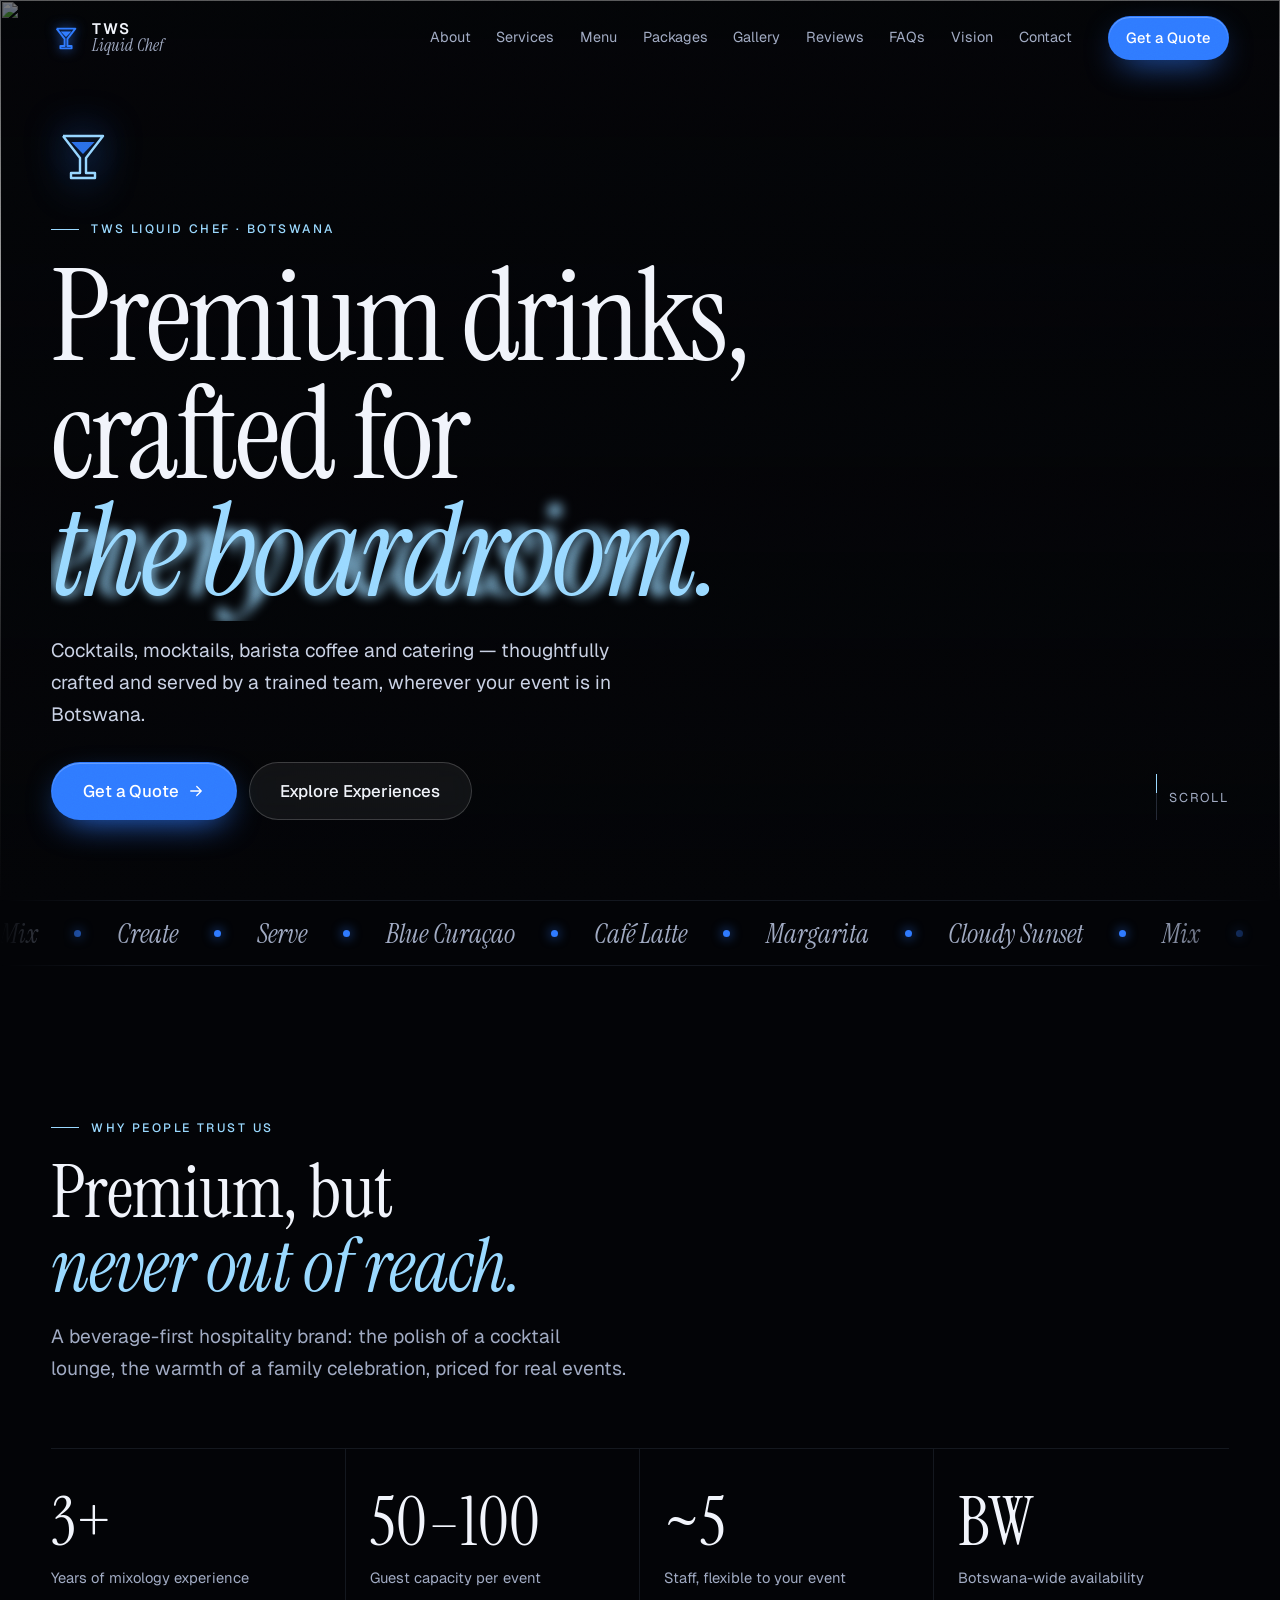
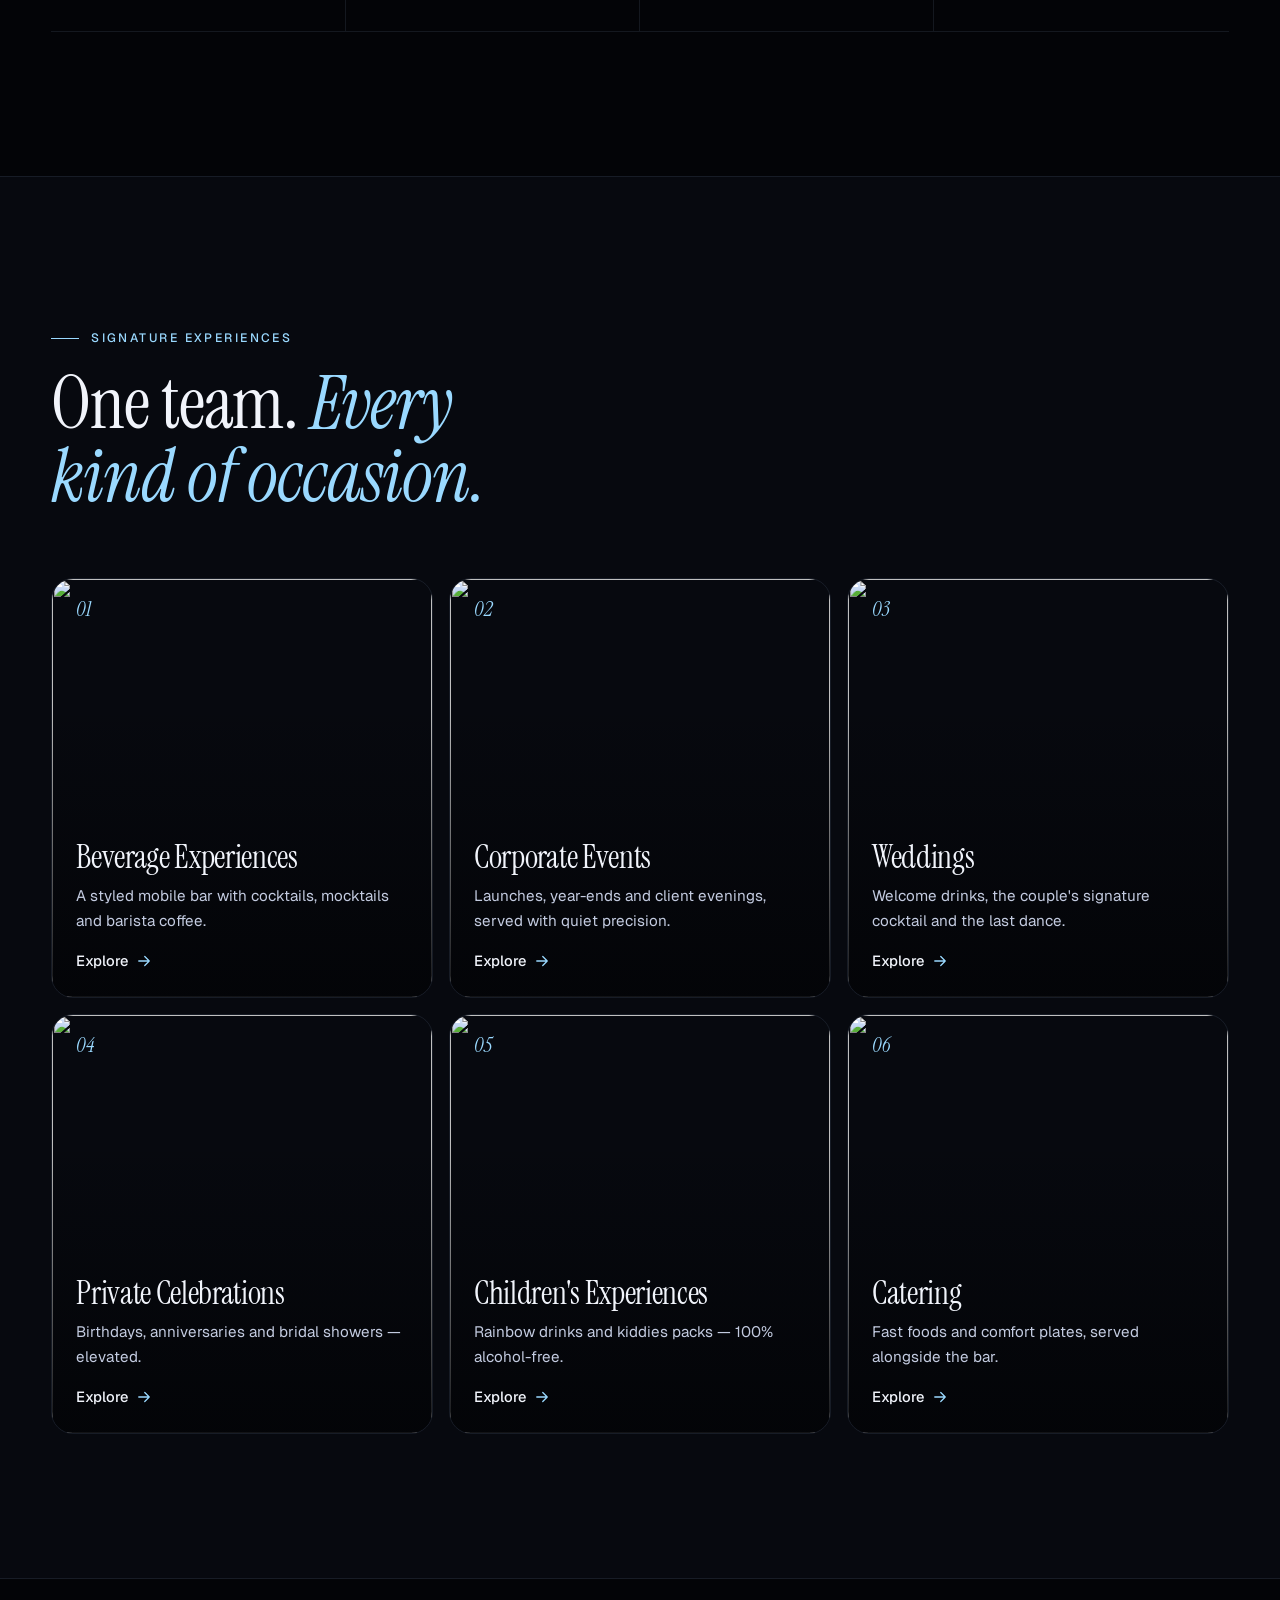
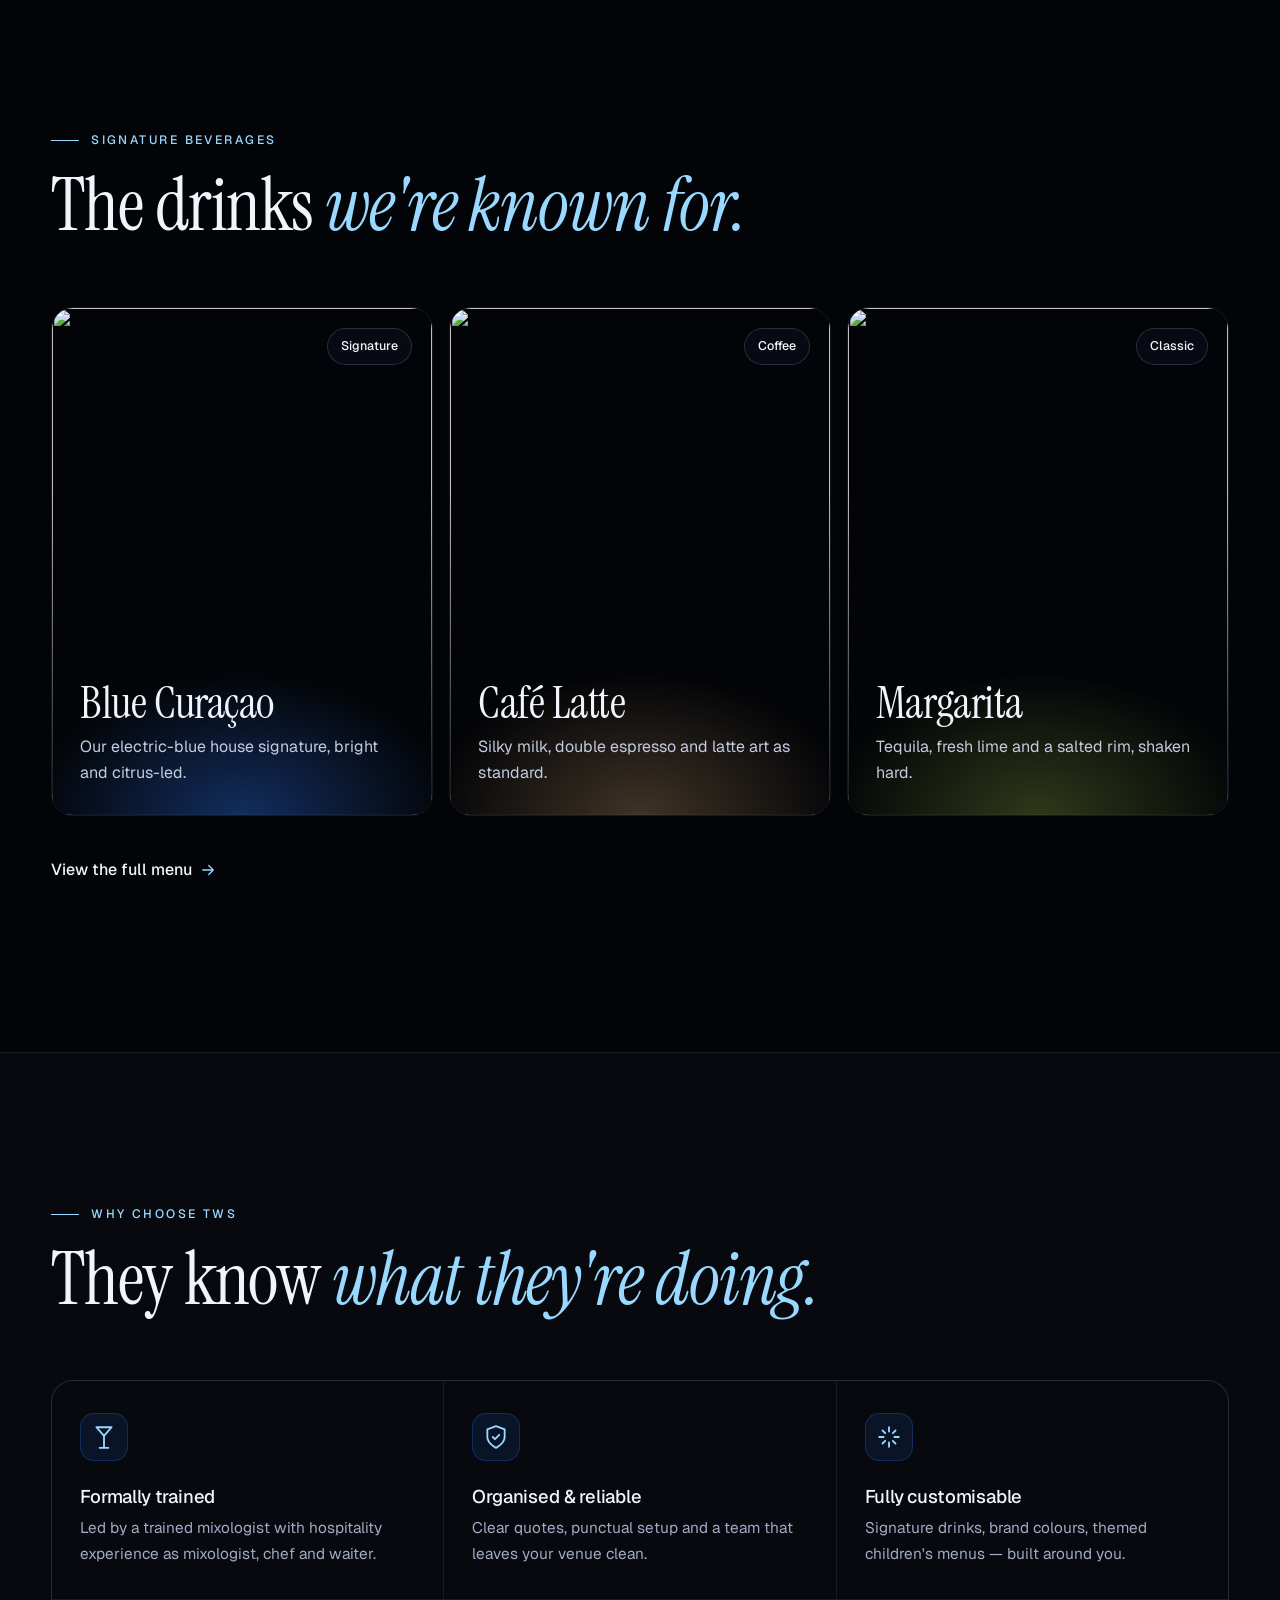
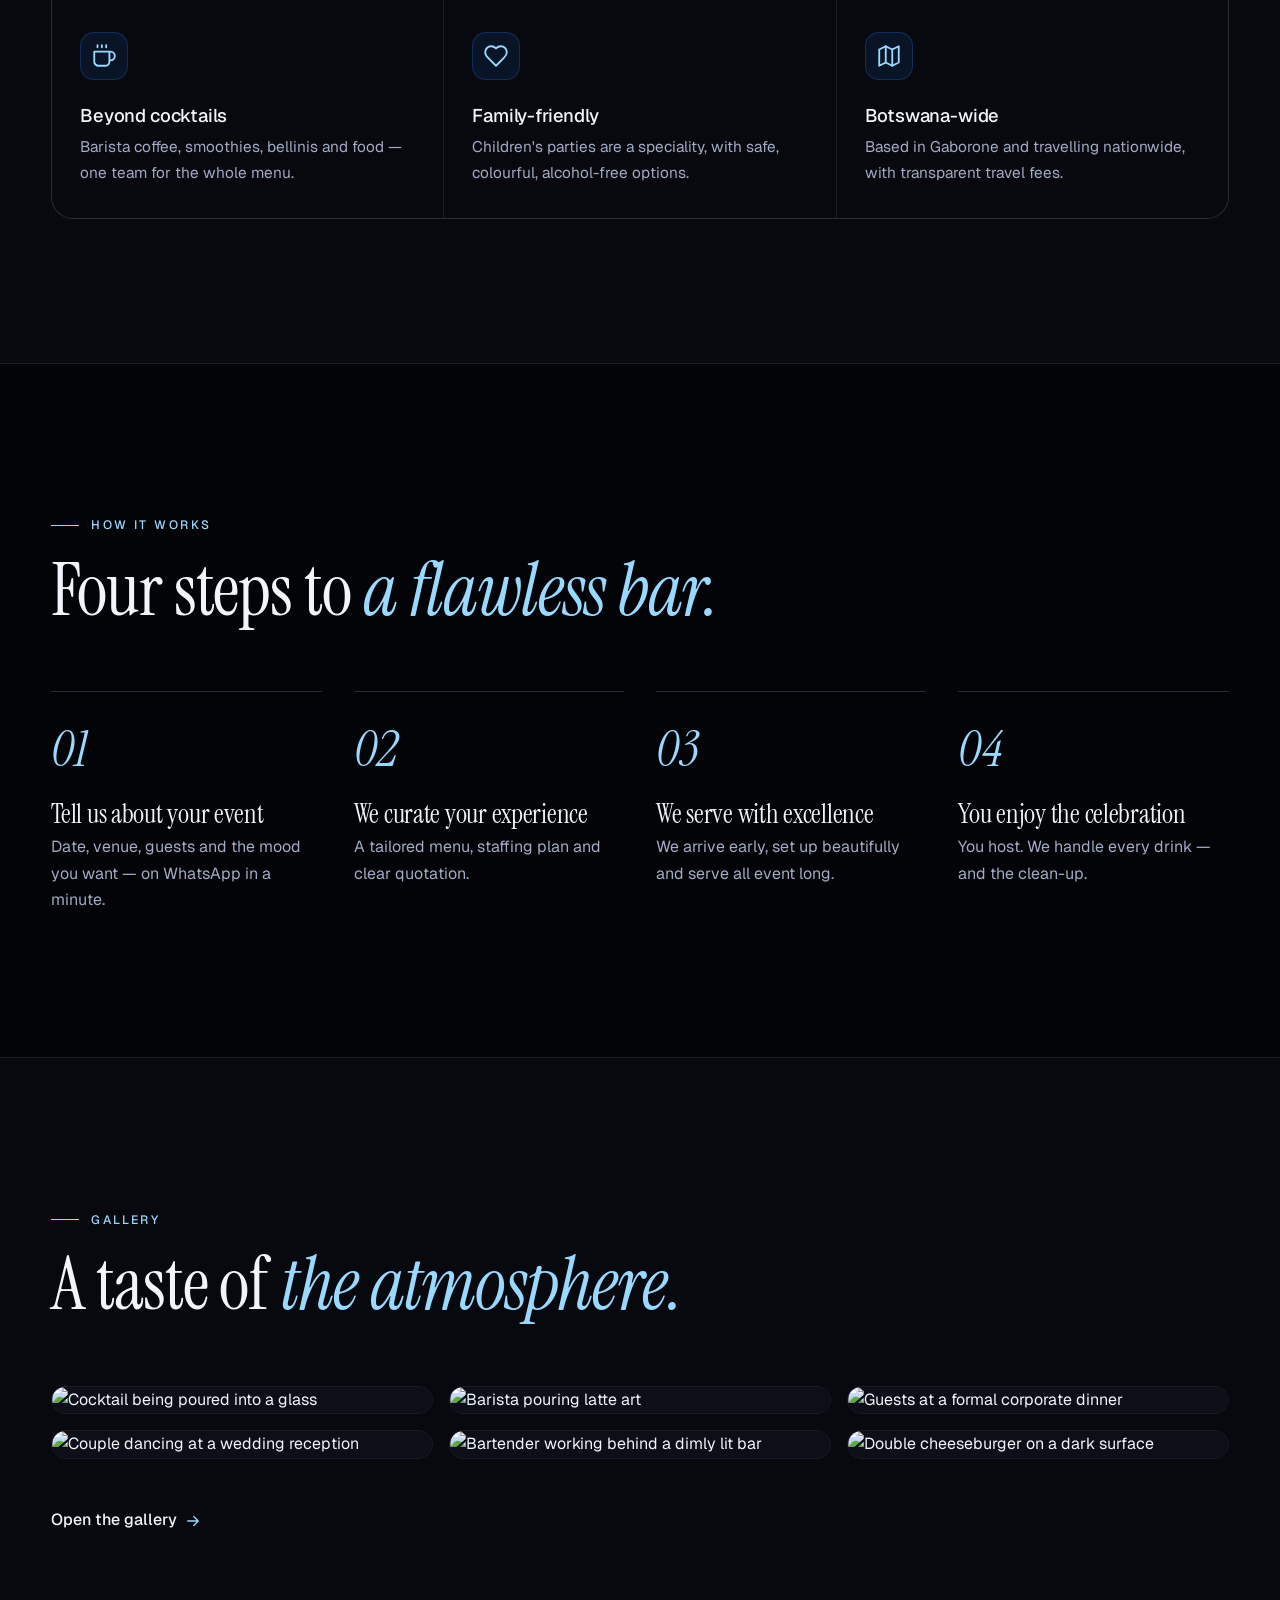
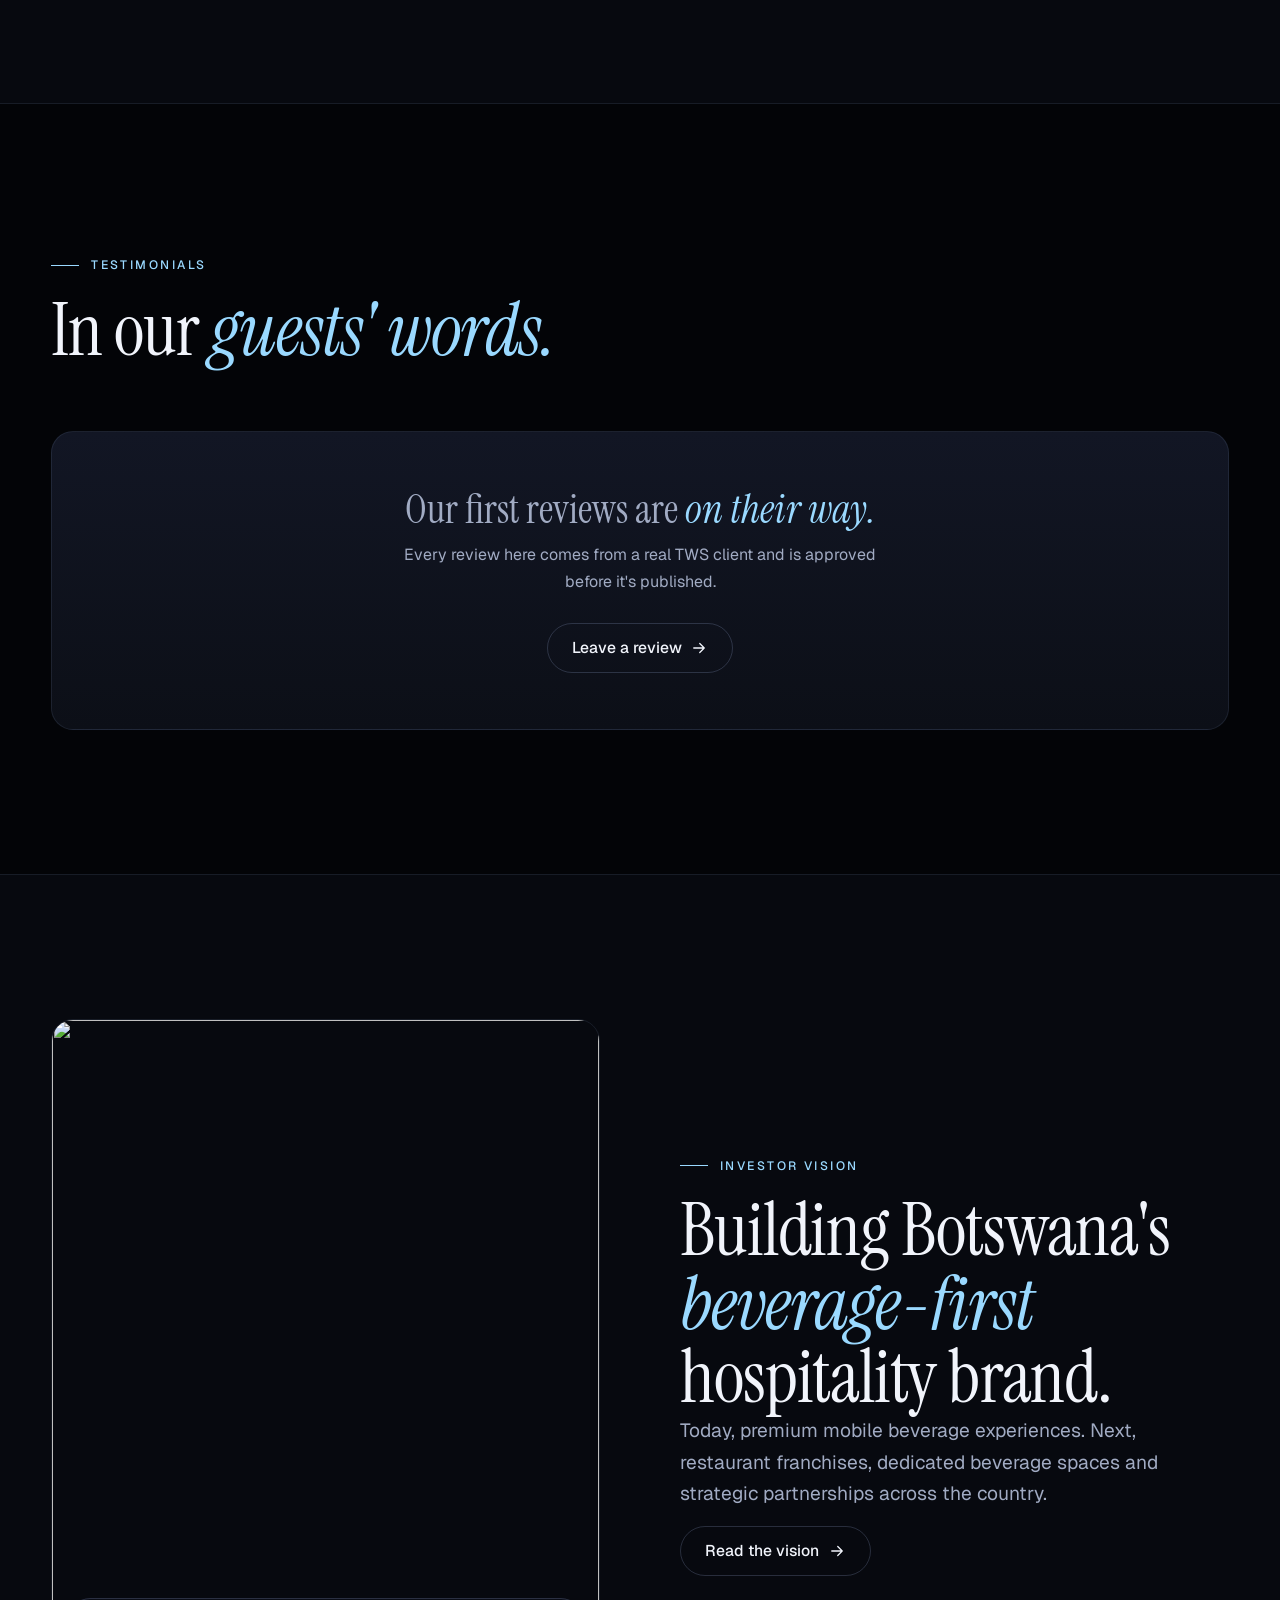
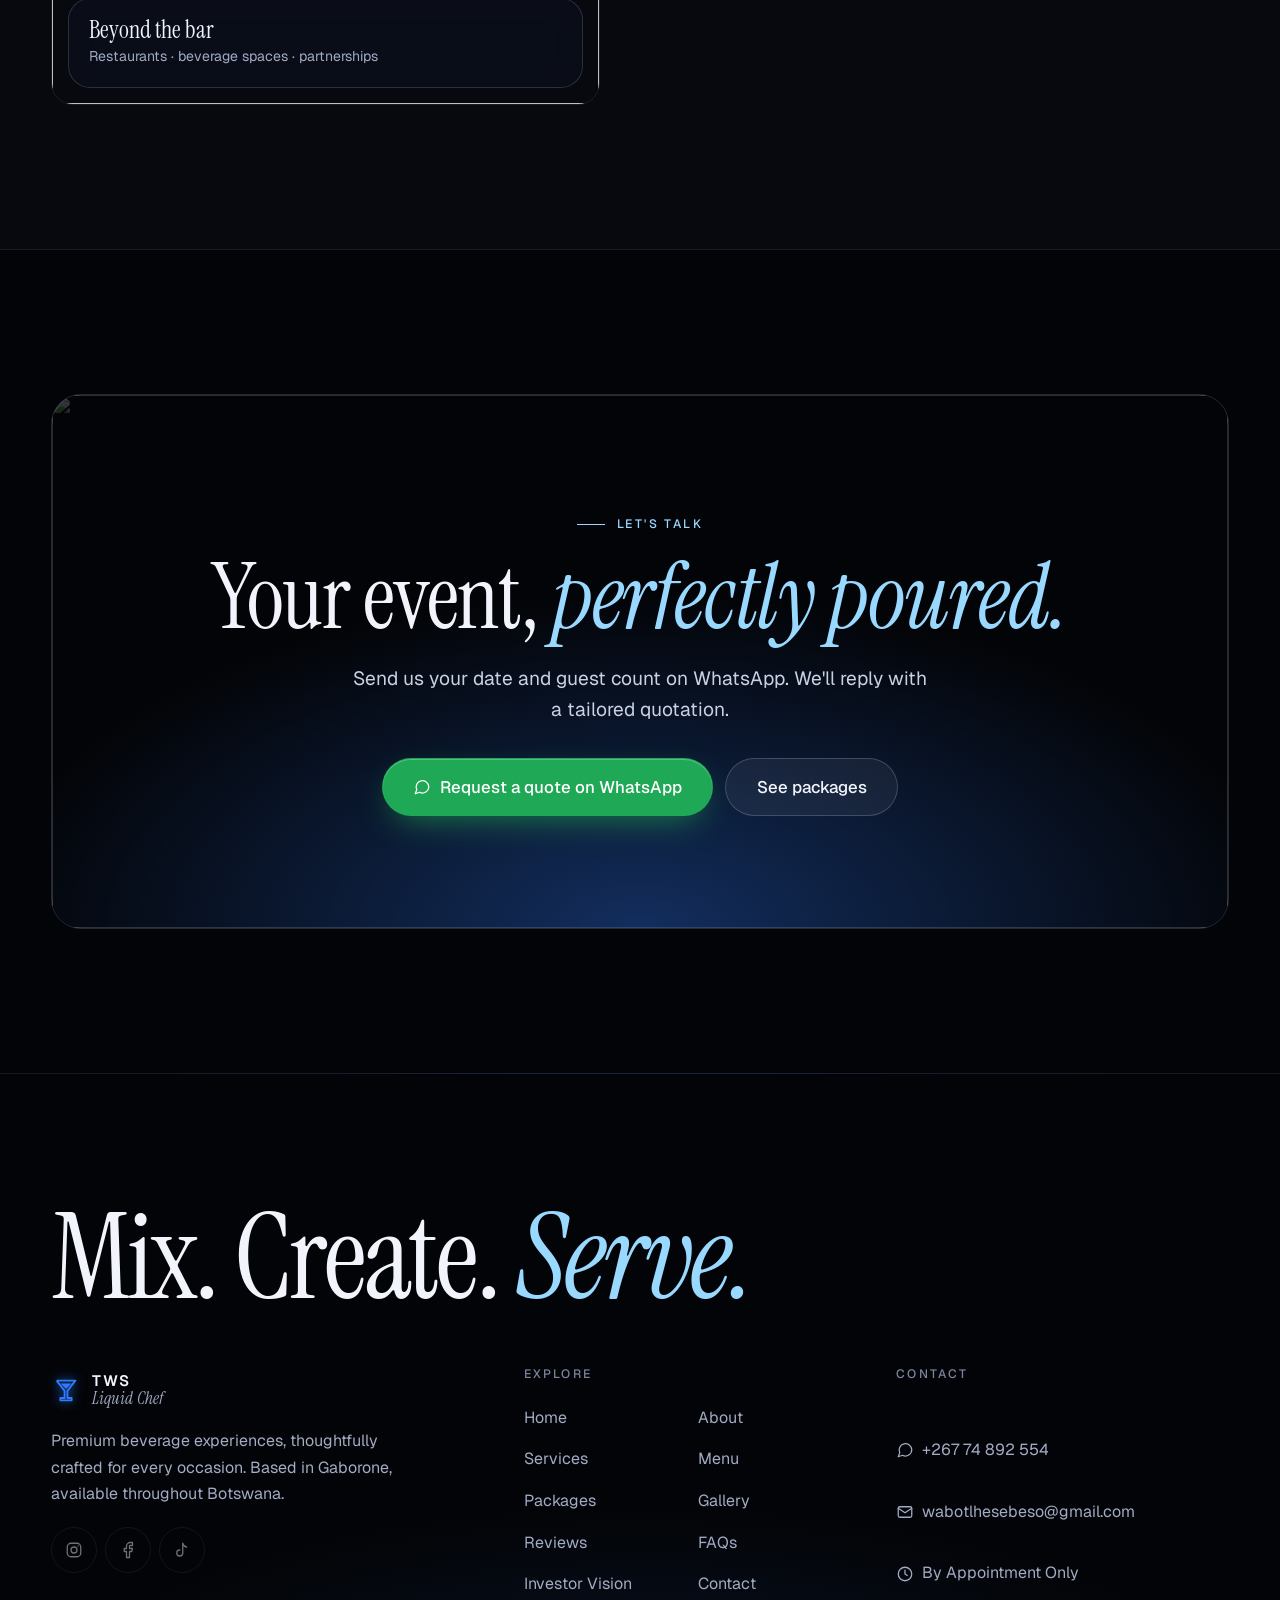
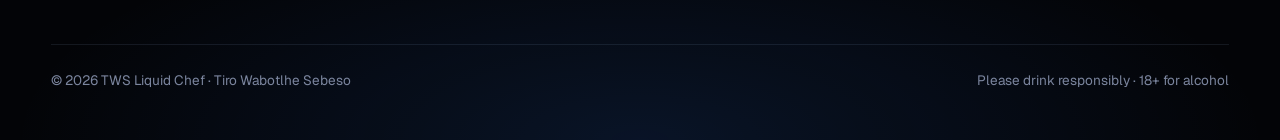
==== commit 8ae3ab64: "Rebuild as 10-page premium site from requirements document Home (video montage hero, rotating headli" ====
--- a/index.html
+++ b/index.html
@@ -3,336 +3,205 @@
 <head>
   <meta charset="utf-8">
   <meta name="viewport" content="width=device-width, initial-scale=1, viewport-fit=cover, interactive-widget=resizes-content">
-  <title>TWS Liquid Chef — Mobile Mixology &amp; Cocktail Bar Hire</title>
-  <meta name="description" content="TWS Liquid Chef brings a premium mobile cocktail bar to weddings, parties and corporate events. Browse the cocktail catalogue and request a quote.">
-  <meta name="theme-color" content="#050914">
+  <title>TWS Liquid Chef — Premium Beverage Experiences in Botswana</title>
+  <meta name="description" content="Premium beverage experiences, thoughtfully crafted for every occasion. Mobile cocktail bars, barista coffee and catering for corporate events, weddings and celebrations across Botswana.">
+  <meta name="theme-color" content="#030407">
   <meta name="color-scheme" content="dark">
-  <meta property="og:title" content="TWS Liquid Chef — Mobile Mixology">
-  <meta property="og:description" content="Premium cocktails, crafted at your event.">
+  <meta property="og:title" content="TWS Liquid Chef — Mix • Create • Serve">
+  <meta property="og:description" content="Premium beverage experiences for corporate events, weddings and celebrations across Botswana.">
   <link rel="icon" href="favicon.svg" type="image/svg+xml">
   <script>document.documentElement.classList.add("js")</script>
   <link rel="preconnect" href="https://fonts.googleapis.com">
   <link rel="preconnect" href="https://fonts.gstatic.com" crossorigin>
+  <link rel="preconnect" href="https://images.unsplash.com">
   <link href="https://fonts.googleapis.com/css2?family=Instrument+Serif:ital@0;1&family=Geist:wght@300;400;500;600&display=swap" rel="stylesheet">
   <link rel="stylesheet" href="css/style.css">
 </head>
-<body>
+<body data-page="home">
   <a class="skip" href="#main">Skip to content</a>
-
-  <header class="nav" id="top">
-    <div class="wrap nav__inner">
-      <a class="brand" href="#top" aria-label="TWS Liquid Chef home">
-        <svg class="brand__mark" viewBox="0 0 32 32" aria-hidden="true"><path d="M6 6h20L17.5 17v7.5H22V27H10v-2.5h4.5V17z"/></svg>
-        <span class="brand__name">TWS <em>Liquid Chef</em></span>
-      </a>
-      <nav class="nav__links" aria-label="Main">
-        <a href="#menu-list">Menu</a>
-        <a href="#packages">Packages</a>
-        <a href="#how">Process</a>
-        <a href="#faq">FAQ</a>
-      </nav>
-      <a class="btn btn--primary btn--sm nav__cta" href="#book">Get a quote</a>
-      <button class="nav__toggle" aria-controls="sheet" aria-expanded="false" aria-label="Open menu">
-        <span></span><span></span>
-      </button>
-    </div>
-  </header>
-
-  <div class="sheet" id="sheet" hidden>
-    <nav aria-label="Mobile">
-      <a href="#menu-list"><span>01</span>Menu</a>
-      <a href="#packages"><span>02</span>Packages</a>
-      <a href="#how"><span>03</span>Process</a>
-      <a href="#faq"><span>04</span>FAQ</a>
-    </nav>
-    <a class="btn btn--primary btn--block" href="#book">Get a quote</a>
-  </div>
+  <div id="header"></div>
 
   <main id="main">
     <!-- HERO -->
     <section class="hero">
-      <div class="hero__bg" aria-hidden="true">
-        <span class="beam"></span>
-        <span class="halo"></span>
-      </div>
-      <div class="wrap hero__grid">
-        <div class="hero__copy">
-          <p class="kicker" data-in="0">Mobile mixology · Bar hire</p>
-          <h1>
-            <span class="line"><span data-in="1">Cocktails,</span></span>
-            <span class="line"><span data-in="2">crafted like</span></span>
-            <span class="line"><span data-in="3"><em>cuisine.</em></span></span>
-          </h1>
-          <p class="lead" data-in="4">A full bar, a trained mixologist and a menu designed around your night — for weddings, birthdays and corporate events.</p>
-          <div class="hero__cta" data-in="5">
-            <a class="btn btn--primary" href="#book">
-              Get a quote
-              <svg class="i" viewBox="0 0 24 24" aria-hidden="true"><path d="M5 12h14M13 6l6 6-6 6"/></svg>
-            </a>
-            <a class="btn btn--ghost" href="#menu-list">Browse the menu</a>
+      <div class="hero__media">
+        <img src="https://images.unsplash.com/photo-1470337458703-46ad1756a187?w=1600&q=70&auto=format&fit=crop" alt="" fetchpriority="high">
+      </div>
+      <div class="wrap hero__inner">
+        <svg class="hero__logo" viewBox="0 0 32 32" aria-hidden="true"><path d="M6 6h20L17.5 17v7.5H22V27H10v-2.5h4.5V17z"/><path class="fill" d="M10.2 9h11.6L16 15z"/></svg>
+        <p class="kicker" data-in style="--in:100">TWS Liquid Chef · Botswana</p>
+        <h1 class="display">
+          <span class="line"><span data-in style="--in:180">Premium drinks,</span></span>
+          <span class="line"><span data-in style="--in:260">crafted for</span></span>
+          <span class="line"><span data-in style="--in:340"><span class="rotator" aria-live="off">
+            <span class="is-on">every occasion.</span>
+            <span>the boardroom.</span>
+            <span>your wedding.</span>
+            <span>little ones.</span>
+            <span>celebrations.</span>
+          </span></span></span>
+        </h1>
+        <p class="lead" data-in style="--in:480">Cocktails, mocktails, barista coffee and catering — thoughtfully crafted and served by a trained team, wherever your event is in Botswana.</p>
+        <div class="hero__meta">
+          <div class="btns" data-in style="--in:580">
+            <a class="btn btn--primary btn--lg" data-wa href="contact.html">Get a Quote <svg class="i i--arrow" viewBox="0 0 24 24" aria-hidden="true"><path d="M5 12h14M13 6l6 6-6 6"/></svg></a>
+            <a class="btn btn--glass btn--lg" href="services.html">Explore Experiences</a>
           </div>
-        </div>
-
-        <div class="hero__art" aria-hidden="true">
-          <svg class="hero-glass" viewBox="0 0 200 280">
-            <defs>
-              <clipPath id="hero-bowl"><path d="M22 40 Q22 128 100 132 Q178 128 178 40 Z"/></clipPath>
-              <linearGradient id="hero-liq" x1="0" y1="0" x2="0" y2="1">
-                <stop offset="0" stop-color="#8fdcff"/>
-                <stop offset=".55" stop-color="#2f7bff"/>
-                <stop offset="1" stop-color="#1840c9"/>
-              </linearGradient>
-              <linearGradient id="hero-stem" x1="0" y1="0" x2="1" y2="0">
-                <stop offset="0" stop-color="#5a74a8"/><stop offset=".5" stop-color="#e6efff"/><stop offset="1" stop-color="#5a74a8"/>
-              </linearGradient>
-            </defs>
-            <g clip-path="url(#hero-bowl)">
-              <g class="hero-glass__liquid">
-                <path class="wave wave--back" d="M0 60 Q25 52 50 60 T100 60 T150 60 T200 60 T250 60 T300 60 T350 60 T400 60 V300 H0 Z" fill="#2f7bff" opacity=".45"/>
-                <path class="wave" d="M0 62 Q25 56 50 62 T100 62 T150 62 T200 62 T250 62 T300 62 T350 62 T400 62 V300 H0 Z" fill="url(#hero-liq)"/>
-              </g>
-              <g class="bubbles" fill="#dff4ff">
-                <circle cx="70" cy="128" r="2.2"/><circle cx="104" cy="128" r="1.6"/><circle cx="128" cy="128" r="2.6"/>
-                <circle cx="88" cy="128" r="1.3"/><circle cx="146" cy="128" r="1.8"/>
-              </g>
-            </g>
-            <path d="M22 40 Q22 128 100 132 Q178 128 178 40" fill="none" stroke="rgba(220,235,255,.55)" stroke-width="1.6"/>
-            <ellipse cx="100" cy="40" rx="78" ry="6" fill="none" stroke="rgba(220,235,255,.45)" stroke-width="1.4"/>
-            <path d="M40 54 Q42 96 70 116" fill="none" stroke="rgba(255,255,255,.5)" stroke-width="3" stroke-linecap="round"/>
-            <rect x="97.5" y="132" width="5" height="104" rx="2" fill="url(#hero-stem)"/>
-            <ellipse cx="100" cy="240" rx="46" ry="7" fill="url(#hero-stem)"/>
-          </svg>
-          <span class="hero__reflection"></span>
-        </div>
-      </div>
-
-      <div class="marquee" aria-hidden="true">
-        <div class="marquee__track">
-          <span>Electric Blue Lagoon</span><i></i><span>Midnight Passion</span><i></i><span>Liquid Gold</span><i></i><span>Espresso Martini</span><i></i><span>Virgin Blue Breeze</span><i></i>
-          <span>Electric Blue Lagoon</span><i></i><span>Midnight Passion</span><i></i><span>Liquid Gold</span><i></i><span>Espresso Martini</span><i></i><span>Virgin Blue Breeze</span><i></i>
-        </div>
-      </div>
-    </section>
-
-    <!-- CATALOGUE -->
-    <section class="section" id="menu-list" aria-labelledby="menu-title">
-      <div class="wrap">
-        <header class="head reveal">
-          <p class="index"><span>01</span> The menu</p>
-          <h2 id="menu-title">Pick your <em>pours.</em></h2>
-          <p class="head__sub">Choose up to six drinks for your event. Each one you add goes straight into your quote.</p>
-        </header>
-
-        <div class="seg reveal" role="group" aria-label="Filter cocktails">
-          <span class="seg__pill" aria-hidden="true"></span>
-          <button class="seg__btn is-active" data-filter="all" aria-pressed="true">All</button>
-          <button class="seg__btn" data-filter="signature" aria-pressed="false">Signature</button>
-          <button class="seg__btn" data-filter="classic" aria-pressed="false">Classics</button>
-          <button class="seg__btn" data-filter="mocktail" aria-pressed="false">Alcohol-free</button>
-        </div>
-
-        <ul class="cards" id="cards"><!-- filled by js/main.js --></ul>
-        <p class="empty" hidden>No drinks in this category yet.</p>
-      </div>
-    </section>
-
-    <!-- PACKAGES -->
-    <section class="section section--deep" id="packages" aria-labelledby="pkg-title">
-      <div class="wrap">
-        <header class="head reveal">
-          <p class="index"><span>02</span> Packages</p>
-          <h2 id="pkg-title">Built around <em>your guest list.</em></h2>
-          <p class="head__sub">Setup, pack-down, glassware, ice and garnishes are always included. Your quote depends on guests, hours and location.</p>
-        </header>
-        <div class="pkgs">
-          <article class="pkg reveal">
-            <p class="pkg__n">I</p>
-            <h3>The Pour</h3>
-            <p class="pkg__for">Up to 40 guests · 3 hours</p>
-            <ul>
-              <li>One mixologist</li>
-              <li>Four cocktails from the menu</li>
-              <li>Compact mobile bar</li>
-            </ul>
-            <a class="btn btn--ghost btn--block" href="#book" data-package="The Pour">Choose The Pour</a>
-          </article>
-          <article class="pkg pkg--featured reveal">
-            <p class="pkg__n">II <span class="pkg__tag">Most booked</span></p>
-            <h3>The Signature</h3>
-            <p class="pkg__for">Up to 100 guests · 5 hours</p>
-            <ul>
-              <li>Two mixologists</li>
-              <li>Six cocktails incl. one custom signature</li>
-              <li>Full lit bar &amp; menu board</li>
-            </ul>
-            <a class="btn btn--primary btn--block" href="#book" data-package="The Signature">Choose The Signature</a>
-          </article>
-          <article class="pkg reveal">
-            <p class="pkg__n">III</p>
-            <h3>The Experience</h3>
-            <p class="pkg__for">100+ guests · weddings &amp; corporate</p>
-            <ul>
-              <li>Full bar team</li>
-              <li>Bespoke menu &amp; branded drinks</li>
-              <li>Optional cocktail masterclass</li>
-            </ul>
-            <a class="btn btn--ghost btn--block" href="#book" data-package="The Experience">Choose The Experience</a>
-          </article>
-        </div>
-      </div>
-    </section>
-
-    <!-- PROCESS -->
-    <section class="section" id="how" aria-labelledby="how-title">
-      <div class="wrap">
-        <header class="head reveal">
-          <p class="index"><span>03</span> Process</p>
-          <h2 id="how-title">Three steps to <em>a better bar.</em></h2>
-        </header>
-        <ol class="steps reveal">
-          <li>
-            <span class="steps__n">01</span>
-            <h3>Pick your drinks</h3>
-            <p>Browse the menu and add your favourites to the quote.</p>
-          </li>
-          <li>
-            <span class="steps__n">02</span>
-            <h3>Send your details</h3>
-            <p>Date, venue and guest count. We reply with a tailored quote.</p>
-          </li>
-          <li>
-            <span class="steps__n">03</span>
-            <h3>We pour, you host</h3>
-            <p>We arrive early, serve all night and leave the venue clean.</p>
-          </li>
+          <div class="scroll-cue" data-in style="--in:800"><i></i>Scroll</div>
+        </div>
+      </div>
+    </section>
+
+    <div class="marquee" aria-hidden="true">
+      <div class="marquee__track">
+        <span>Mix</span><i></i><span>Create</span><i></i><span>Serve</span><i></i><span>Blue Curaçao</span><i></i><span>Café Latte</span><i></i><span>Margarita</span><i></i><span>Cloudy Sunset</span><i></i>
+        <span>Mix</span><i></i><span>Create</span><i></i><span>Serve</span><i></i><span>Blue Curaçao</span><i></i><span>Café Latte</span><i></i><span>Margarita</span><i></i><span>Cloudy Sunset</span><i></i>
+      </div>
+    </div>
+
+    <!-- TRUST -->
+    <section class="section" aria-labelledby="trust-title">
+      <div class="wrap">
+        <div class="head reveal">
+          <p class="kicker">Why people trust us</p>
+          <h2 id="trust-title">Premium, but <em>never out of reach.</em></h2>
+          <p class="lead">A beverage-first hospitality brand: the polish of a cocktail lounge, the warmth of a family celebration, priced for real events.</p>
+        </div>
+        <div class="stats">
+          <div class="stat reveal"><b>3+</b><span>Years of mixology experience</span></div>
+          <div class="stat reveal" style="--d:70ms"><b>50–100</b><span>Guest capacity per event</span></div>
+          <div class="stat reveal" style="--d:120ms"><b>~5</b><span>Staff, flexible to your event</span></div>
+          <div class="stat reveal" style="--d:160ms"><b>BW</b><span>Botswana-wide availability</span></div>
+        </div>
+      </div>
+    </section>
+
+    <!-- EXPERIENCES -->
+    <section class="section section--alt" aria-labelledby="exp-title">
+      <div class="wrap">
+        <div class="head reveal">
+          <p class="kicker">Signature experiences</p>
+          <h2 id="exp-title">One team. <em>Every kind of occasion.</em></h2>
+        </div>
+        <div class="tiles">
+          <a class="tile reveal" href="services.html#beverage"><img src="https://images.unsplash.com/photo-1777791375006-2384a0d27c23?w=900&q=70&auto=format&fit=crop" alt="" loading="lazy"><span class="tile__n">01</span><h3>Beverage Experiences</h3><p>A styled mobile bar with cocktails, mocktails and barista coffee.</p><span class="link-arrow">Explore <svg class="i" viewBox="0 0 24 24" aria-hidden="true"><path d="M5 12h14M13 6l6 6-6 6"/></svg></span></a>
+          <a class="tile reveal" style="--d:80ms" href="services.html#corporate"><img src="https://images.unsplash.com/photo-1768508950719-4d76978fdf44?w=900&q=70&auto=format&fit=crop" alt="" loading="lazy"><span class="tile__n">02</span><h3>Corporate Events</h3><p>Launches, year-ends and client evenings, served with quiet precision.</p><span class="link-arrow">Explore <svg class="i" viewBox="0 0 24 24" aria-hidden="true"><path d="M5 12h14M13 6l6 6-6 6"/></svg></span></a>
+          <a class="tile reveal" style="--d:140ms" href="services.html#weddings"><img src="https://images.unsplash.com/photo-1648154164366-d067faecdc51?w=900&q=70&auto=format&fit=crop" alt="" loading="lazy"><span class="tile__n">03</span><h3>Weddings</h3><p>Welcome drinks, the couple's signature cocktail and the last dance.</p><span class="link-arrow">Explore <svg class="i" viewBox="0 0 24 24" aria-hidden="true"><path d="M5 12h14M13 6l6 6-6 6"/></svg></span></a>
+          <a class="tile reveal" href="services.html#private"><img src="https://images.unsplash.com/photo-1527529482837-4698179dc6ce?w=900&q=70&auto=format&fit=crop" alt="" loading="lazy"><span class="tile__n">04</span><h3>Private Celebrations</h3><p>Birthdays, anniversaries and bridal showers — elevated.</p><span class="link-arrow">Explore <svg class="i" viewBox="0 0 24 24" aria-hidden="true"><path d="M5 12h14M13 6l6 6-6 6"/></svg></span></a>
+          <a class="tile reveal" style="--d:80ms" href="services.html#children"><img src="https://images.unsplash.com/photo-1767070805821-60c701885151?w=900&q=70&auto=format&fit=crop" alt="" loading="lazy"><span class="tile__n">05</span><h3>Children's Experiences</h3><p>Rainbow drinks and kiddies packs — 100% alcohol-free.</p><span class="link-arrow">Explore <svg class="i" viewBox="0 0 24 24" aria-hidden="true"><path d="M5 12h14M13 6l6 6-6 6"/></svg></span></a>
+          <a class="tile reveal" style="--d:140ms" href="services.html#catering"><img src="https://images.unsplash.com/photo-1607013251379-e6eecfffe234?w=900&q=70&auto=format&fit=crop" alt="" loading="lazy"><span class="tile__n">06</span><h3>Catering</h3><p>Fast foods and comfort plates, served alongside the bar.</p><span class="link-arrow">Explore <svg class="i" viewBox="0 0 24 24" aria-hidden="true"><path d="M5 12h14M13 6l6 6-6 6"/></svg></span></a>
+        </div>
+      </div>
+    </section>
+
+    <!-- SIGNATURE BEVERAGES -->
+    <section class="section" aria-labelledby="sig-title">
+      <div class="wrap">
+        <div class="head reveal">
+          <p class="kicker">Signature beverages</p>
+          <h2 id="sig-title">The drinks <em>we're known for.</em></h2>
+        </div>
+        <div class="sig">
+          <article class="sig__item reveal"><img src="https://images.unsplash.com/photo-1623408859815-22534357b3db?w=900&q=70&auto=format&fit=crop" alt="" loading="lazy"><span class="glass">Signature</span><h3>Blue Curaçao</h3><p>Our electric-blue house signature, bright and citrus-led.</p></article>
+          <article class="sig__item reveal" style="--d:80ms;--tint:rgba(200,160,110,.3)"><img src="https://images.unsplash.com/photo-1541167760496-1628856ab772?w=900&q=70&auto=format&fit=crop" alt="" loading="lazy"><span class="glass">Coffee</span><h3>Café Latte</h3><p>Silky milk, double espresso and latte art as standard.</p></article>
+          <article class="sig__item reveal" style="--d:140ms;--tint:rgba(180,210,80,.25)"><img src="https://images.unsplash.com/photo-1470337458703-46ad1756a187?w=900&q=70&auto=format&fit=crop" alt="" loading="lazy"><span class="glass">Classic</span><h3>Margarita</h3><p>Tequila, fresh lime and a salted rim, shaken hard.</p></article>
+        </div>
+        <p class="reveal" style="margin-top:2rem"><a class="link-arrow" href="menu.html">View the full menu <svg class="i" viewBox="0 0 24 24" aria-hidden="true"><path d="M5 12h14M13 6l6 6-6 6"/></svg></a></p>
+      </div>
+    </section>
+
+    <!-- WHY TWS -->
+    <section class="section section--alt" aria-labelledby="why-title">
+      <div class="wrap">
+        <div class="head reveal">
+          <p class="kicker">Why choose TWS</p>
+          <h2 id="why-title">They know <em>what they're doing.</em></h2>
+        </div>
+        <div class="feats feats--3 reveal">
+          <div class="feat"><div class="feat__icon"><svg class="i i--lg" viewBox="0 0 24 24" aria-hidden="true"><path d="M8 22h8M12 11v11M5 3h14l-7 8z"/></svg></div><h3>Formally trained</h3><p>Led by a trained mixologist with hospitality experience as mixologist, chef and waiter.</p></div>
+          <div class="feat"><div class="feat__icon"><svg class="i i--lg" viewBox="0 0 24 24" aria-hidden="true"><path d="M12 22s8-4 8-10V5l-8-3-8 3v7c0 6 8 10 8 10z"/><path d="m9 12 2 2 4-4"/></svg></div><h3>Organised & reliable</h3><p>Clear quotes, punctual setup and a team that leaves your venue clean.</p></div>
+          <div class="feat"><div class="feat__icon"><svg class="i i--lg" viewBox="0 0 24 24" aria-hidden="true"><path d="M12 3v4M12 17v4M3 12h4M17 12h4M6 6l2.5 2.5M15.5 15.5 18 18M6 18l2.5-2.5M15.5 8.5 18 6"/></svg></div><h3>Fully customisable</h3><p>Signature drinks, brand colours, themed children's menus — built around you.</p></div>
+          <div class="feat"><div class="feat__icon"><svg class="i i--lg" viewBox="0 0 24 24" aria-hidden="true"><path d="M17 8h1a4 4 0 0 1 0 8h-1M3 8h14v9a4 4 0 0 1-4 4H7a4 4 0 0 1-4-4z"/><path d="M6 2v2M10 2v2M14 2v2"/></svg></div><h3>Beyond cocktails</h3><p>Barista coffee, smoothies, bellinis and food — one team for the whole menu.</p></div>
+          <div class="feat"><div class="feat__icon"><svg class="i i--lg" viewBox="0 0 24 24" aria-hidden="true"><path d="M19 14c1.5-1.5 3-3.2 3-5.5A5.5 5.5 0 0 0 16.5 3c-1.8 0-3 .5-4.5 2-1.5-1.5-2.7-2-4.5-2A5.5 5.5 0 0 0 2 8.5c0 2.3 1.5 4 3 5.5l7 7z"/></svg></div><h3>Family-friendly</h3><p>Children's parties are a speciality, with safe, colourful, alcohol-free options.</p></div>
+          <div class="feat"><div class="feat__icon"><svg class="i i--lg" viewBox="0 0 24 24" aria-hidden="true"><path d="M3 6l6-3 6 3 6-3v15l-6 3-6-3-6 3z"/><path d="M9 3v15M15 6v15"/></svg></div><h3>Botswana-wide</h3><p>Based in Gaborone and travelling nationwide, with transparent travel fees.</p></div>
+        </div>
+      </div>
+    </section>
+
+    <!-- HOW IT WORKS -->
+    <section class="section" aria-labelledby="how-title">
+      <div class="wrap">
+        <div class="head reveal">
+          <p class="kicker">How it works</p>
+          <h2 id="how-title">Four steps to <em>a flawless bar.</em></h2>
+        </div>
+        <ol class="steps">
+          <li style="--n:0"><span class="steps__n">01</span><h3>Tell us about your event</h3><p>Date, venue, guests and the mood you want — on WhatsApp in a minute.</p></li>
+          <li style="--n:1"><span class="steps__n">02</span><h3>We curate your experience</h3><p>A tailored menu, staffing plan and clear quotation.</p></li>
+          <li style="--n:2"><span class="steps__n">03</span><h3>We serve with excellence</h3><p>We arrive early, set up beautifully and serve all event long.</p></li>
+          <li style="--n:3"><span class="steps__n">04</span><h3>You enjoy the celebration</h3><p>You host. We handle every drink — and the clean-up.</p></li>
         </ol>
       </div>
     </section>
 
-    <!-- BOOKING -->
-    <section class="section section--deep" id="book" aria-labelledby="book-title">
-      <div class="wrap book">
-        <div class="book__intro reveal">
-          <p class="index"><span>04</span> Get a quote</p>
-          <h2 id="book-title">Tell us about <em>your event.</em></h2>
-          <p class="head__sub">Your request opens in WhatsApp, ready to send. No account, no waiting.</p>
-          <div class="picked" aria-live="polite">
-            <p class="picked__label">Drinks in your quote <span id="picked-count">0 / 6</span></p>
-            <ul class="picked__list" id="picked"></ul>
-            <p class="picked__none" id="picked-none">None yet — <a href="#menu-list">add from the menu</a>.</p>
+    <!-- GALLERY PREVIEW -->
+    <section class="section section--alt" aria-labelledby="gal-title">
+      <div class="wrap">
+        <div class="head reveal">
+          <p class="kicker">Gallery</p>
+          <h2 id="gal-title">A taste of <em>the atmosphere.</em></h2>
+        </div>
+        <div class="masonry reveal" id="home-gallery"></div>
+        <p class="reveal" style="margin-top:1.5rem"><a class="link-arrow" href="gallery.html">Open the gallery <svg class="i" viewBox="0 0 24 24" aria-hidden="true"><path d="M5 12h14M13 6l6 6-6 6"/></svg></a></p>
+      </div>
+    </section>
+
+    <!-- TESTIMONIALS -->
+    <section class="section" aria-labelledby="rev-title">
+      <div class="wrap">
+        <div class="head reveal">
+          <p class="kicker">Testimonials</p>
+          <h2 id="rev-title">In our <em>guests' words.</em></h2>
+        </div>
+        <div id="home-reviews"></div>
+      </div>
+    </section>
+
+    <!-- INVESTOR PREVIEW -->
+    <section class="section section--alt" aria-labelledby="inv-title">
+      <div class="wrap split">
+        <div class="split__img reveal-img">
+          <img src="https://images.unsplash.com/photo-1758247706694-7830caadea8d?w=1000&q=70&auto=format&fit=crop" alt="" loading="lazy">
+          <div class="glass"><b>Beyond the bar</b><span>Restaurants · beverage spaces · partnerships</span></div>
+        </div>
+        <div class="reveal">
+          <p class="kicker">Investor vision</p>
+          <h2 id="inv-title">Building Botswana's <em>beverage-first</em> hospitality brand.</h2>
+          <p class="lead">Today, premium mobile beverage experiences. Next, restaurant franchises, dedicated beverage spaces and strategic partnerships across the country.</p>
+          <a class="btn btn--ghost" href="investors.html">Read the vision <svg class="i i--arrow" viewBox="0 0 24 24" aria-hidden="true"><path d="M5 12h14M13 6l6 6-6 6"/></svg></a>
+        </div>
+      </div>
+    </section>
+
+    <!-- FINAL CTA -->
+    <section class="section" data-hide-fab>
+      <div class="wrap">
+        <div class="cta reveal">
+          <img src="https://images.unsplash.com/photo-1778008543177-2dcca3697693?w=1600&q=70&auto=format&fit=crop" alt="" loading="lazy">
+          <p class="kicker">Let's talk</p>
+          <h2>Your event, <em>perfectly poured.</em></h2>
+          <p class="lead">Send us your date and guest count on WhatsApp. We'll reply with a tailored quotation.</p>
+          <div class="btns">
+            <a class="btn btn--wa btn--lg" data-wa href="contact.html"><svg class="i" viewBox="0 0 24 24" aria-hidden="true"><path d="M21 11.5a8.4 8.4 0 0 1-12.3 7.5L3 21l2-5.5A8.4 8.4 0 1 1 21 11.5z"/></svg> Request a quote on WhatsApp</a>
+            <a class="btn btn--glass btn--lg" href="packages.html">See packages</a>
           </div>
         </div>
-
-        <form class="form reveal" id="quote-form" novalidate>
-          <div class="field">
-            <label for="f-name">Your name</label>
-            <input id="f-name" name="name" autocomplete="name" enterkeyhint="next" required>
-          </div>
-          <div class="field-row">
-            <div class="field">
-              <label for="f-date">Event date</label>
-              <input id="f-date" name="date" type="date" required>
-            </div>
-            <div class="field">
-              <label for="f-guests">Guests</label>
-              <input id="f-guests" name="guests" type="number" inputmode="numeric" min="1" placeholder="e.g. 60" required>
-            </div>
-          </div>
-          <div class="field-row">
-            <div class="field">
-              <label for="f-type">Event type</label>
-              <select id="f-type" name="type">
-                <option>Wedding</option>
-                <option>Birthday / private party</option>
-                <option>Corporate event</option>
-                <option>Other</option>
-              </select>
-            </div>
-            <div class="field">
-              <label for="f-pkg">Package</label>
-              <select id="f-pkg" name="package">
-                <option>Not sure yet</option>
-                <option>The Pour</option>
-                <option>The Signature</option>
-                <option>The Experience</option>
-              </select>
-            </div>
-          </div>
-          <div class="field">
-            <label for="f-venue">Venue / area</label>
-            <input id="f-venue" name="venue" autocomplete="address-level2">
-          </div>
-          <div class="field">
-            <label for="f-notes">Anything else? <span class="opt">(optional)</span></label>
-            <textarea id="f-notes" name="notes" rows="3" enterkeyhint="send"></textarea>
-          </div>
-          <p class="form__error" id="form-error" role="alert" hidden></p>
-          <button class="btn btn--primary btn--block btn--lg" type="submit">
-            <svg class="i" viewBox="0 0 24 24" aria-hidden="true"><path d="M21 11.5a8.4 8.4 0 0 1-12.3 7.5L3 21l2-5.5A8.4 8.4 0 1 1 21 11.5z"/></svg>
-            Send request on WhatsApp
-          </button>
-          <p class="form__alt">Prefer email? <a id="email-link" href="#">Send it by email instead</a></p>
-        </form>
-      </div>
-    </section>
-
-    <!-- FAQ -->
-    <section class="section" id="faq" aria-labelledby="faq-title">
-      <div class="wrap wrap--narrow">
-        <header class="head reveal">
-          <p class="index"><span>05</span> FAQ</p>
-          <h2 id="faq-title">Good <em>to know.</em></h2>
-        </header>
-        <div class="faq reveal">
-          <details>
-            <summary>Do you supply the alcohol?<span class="plus" aria-hidden="true"></span></summary>
-            <div class="faq__a"><p>We can supply everything, or work with alcohol you buy — we'll send a shopping list so nothing goes to waste.</p></div>
-          </details>
-          <details>
-            <summary>How far in advance should I book?<span class="plus" aria-hidden="true"></span></summary>
-            <div class="faq__a"><p>Weekends fill up fast — 4 to 8 weeks ahead is ideal, but message us for last-minute dates.</p></div>
-          </details>
-          <details>
-            <summary>Can you create a drink just for our event?<span class="plus" aria-hidden="true"></span></summary>
-            <div class="faq__a"><p>Yes. Signature drinks are designed around your colours, theme or story, and named however you like.</p></div>
-          </details>
-          <details>
-            <summary>What do you need at the venue?<span class="plus" aria-hidden="true"></span></summary>
-            <div class="faq__a"><p>A flat space about 3 × 2 m and a power point nearby. We bring the rest.</p></div>
-          </details>
-        </div>
       </div>
     </section>
   </main>
 
-  <footer class="footer">
-    <div class="wrap">
-      <p class="footer__big">Let's make it <em>a night to remember.</em></p>
-      <div class="footer__row">
-        <a class="brand" href="#top">
-          <svg class="brand__mark" viewBox="0 0 32 32" aria-hidden="true"><path d="M6 6h20L17.5 17v7.5H22V27H10v-2.5h4.5V17z"/></svg>
-          <span class="brand__name">TWS <em>Liquid Chef</em></span>
-        </a>
-        <div class="footer__links">
-          <a href="#" data-social="instagram" aria-label="Instagram">
-            <svg class="i" viewBox="0 0 24 24" aria-hidden="true"><rect x="3" y="3" width="18" height="18" rx="5"/><circle cx="12" cy="12" r="4"/><path d="M17.5 6.5h.01"/></svg>
-          </a>
-          <a href="#" data-social="whatsapp" aria-label="WhatsApp">
-            <svg class="i" viewBox="0 0 24 24" aria-hidden="true"><path d="M21 11.5a8.4 8.4 0 0 1-12.3 7.5L3 21l2-5.5A8.4 8.4 0 1 1 21 11.5z"/></svg>
-          </a>
-          <a href="#" data-social="email" aria-label="Email">
-            <svg class="i" viewBox="0 0 24 24" aria-hidden="true"><rect x="3" y="5" width="18" height="14" rx="2"/><path d="m3 7 9 6 9-6"/></svg>
-          </a>
-        </div>
-      </div>
-      <p class="footer__fine">© <span id="year"></span> TWS Liquid Chef · Please drink responsibly.</p>
-    </div>
-  </footer>
-
-  <a class="fab is-hidden" href="#book">
-    Get a quote <span class="fab__count" id="fab-count" hidden>0</span>
-  </a>
-
-  <script src="js/main.js"></script>
+  <div id="footer"></div>
+  <script src="js/data.js"></script>
+  <script src="js/site.js"></script>
 </body>
 </html>
--- a/css/style.css
+++ b/css/style.css
@@ -1,459 +1,590 @@
 /* ==========================================================
-   TWS Liquid Chef — dark navy + electric blue
-   Type: Instrument Serif (display) + Geist (text)
+   TWS Liquid Chef — design system
+   Black dominance · electric blue · Instrument Serif + Geist
    ========================================================== */
 :root {
-  --bg: #050914;
-  --bg-deep: #08101f;
-  --surface: #0c1528;
-  --surface-2: #111d36;
-  --line: rgba(160, 185, 235, .12);
-  --line-strong: rgba(160, 185, 235, .22);
-  --text: #eef3ff;
-  --muted: #9eabca;          /* 8.1:1 on --bg */
-  --faint: #7d8bad;          /* 5.3:1 on --bg */
+  --bg: #030407;
+  --bg-2: #07090f;
+  --surface: #0c0f17;
+  --surface-2: #121624;
+  --glass: rgba(14, 18, 30, .55);
+  --line: rgba(170, 190, 240, .10);
+  --line-2: rgba(170, 190, 240, .2);
+  --text: #f1f4fb;
+  --muted: #a1abc3;   /* 8.6:1 on --bg */
+  --faint: #7b859e;   /* 5.4:1 on --bg */
   --blue: #2f7bff;
-  --blue-hi: #5c9cff;
+  --blue-hi: #5a98ff;
   --ice: #9ad9ff;
 
   --serif: "Instrument Serif", "Times New Roman", serif;
   --sans: "Geist", "Inter", system-ui, -apple-system, sans-serif;
-
   --ease-out: cubic-bezier(.23, 1, .32, 1);
   --ease-in-out: cubic-bezier(.77, 0, .175, 1);
   --ease-drawer: cubic-bezier(.32, .72, 0, 1);
-
-  --radius: 22px;
+  --r: 22px;
+  --header: 76px;
   interpolate-size: allow-keywords;
 }
 
 /* ---------- Base + mobile-native baseline ---------- */
 *, *::before, *::after { box-sizing: border-box; }
-html {
-  scroll-behavior: smooth; scroll-padding-top: 84px;
-  -webkit-text-size-adjust: 100%;
-  -webkit-tap-highlight-color: transparent;
-  background: var(--bg);
-}
-body {
-  margin: 0; color: var(--text); background: var(--bg);
-  font: 400 1rem/1.6 var(--sans);
-  -webkit-font-smoothing: antialiased; text-rendering: optimizeLegibility;
-  overflow-x: clip;
-}
-/* film grain — static, so it costs nothing after first paint */
-body::after {
-  content: ""; position: fixed; inset: 0; z-index: 100; pointer-events: none; opacity: .07; mix-blend-mode: overlay;
+html { -webkit-text-size-adjust: 100%; -webkit-tap-highlight-color: transparent; background: var(--bg); scroll-padding-top: calc(var(--header) + 12px); }
+html:not(.lenis) { scroll-behavior: smooth; }
+html.lenis, html.lenis body { height: auto; }
+.lenis.lenis-smooth { scroll-behavior: auto !important; }
+body { margin: 0; color: var(--text); background: var(--bg); font: 400 1rem/1.65 var(--sans); -webkit-font-smoothing: antialiased; text-rendering: optimizeLegibility; overflow-x: clip; }
+body::after { /* film grain */
+  content: ""; position: fixed; inset: 0; z-index: 90; pointer-events: none; opacity: .06; mix-blend-mode: overlay;
   background-image: url("data:image/svg+xml,%3Csvg xmlns='http://www.w3.org/2000/svg' width='160' height='160'%3E%3Cfilter id='n'%3E%3CfeTurbulence type='fractalNoise' baseFrequency='.9' numOctaves='3' stitchTiles='stitch'/%3E%3C/filter%3E%3Crect width='100%25' height='100%25' filter='url(%23n)'/%3E%3C/svg%3E");
 }
-img, svg { display: block; max-width: 100%; }
+img, svg, video { display: block; max-width: 100%; }
+img { height: auto; }
 a { color: var(--ice); text-underline-offset: 3px; }
-button, a, [role="button"], summary, label { touch-action: manipulation; }
-button, [role="button"], .btn, summary, .seg { user-select: none; -webkit-user-select: none; -webkit-touch-callout: none; }
+button, a, summary, label, [role="button"] { touch-action: manipulation; }
+button, .btn, summary, .chip, .seg, [role="button"] { user-select: none; -webkit-user-select: none; -webkit-touch-callout: none; }
 ::selection { background: var(--blue); color: #fff; }
-
-h1, h2, h3 { margin: 0; font-weight: 400; text-wrap: balance; }
-h2 { font: 400 clamp(2.6rem, 9vw, 4.8rem)/.98 var(--serif); letter-spacing: -.015em; }
+:focus-visible { outline: 2px solid var(--ice); outline-offset: 3px; border-radius: 8px; }
+.skip { position: absolute; left: -999px; top: 8px; z-index: 300; background: var(--blue); color: #fff; padding: .7rem 1rem; border-radius: 10px; }
+.skip:focus { left: 8px; }
+.sr { position: absolute; width: 1px; height: 1px; overflow: hidden; clip: rect(0 0 0 0); white-space: nowrap; }
+
+h1, h2, h3, h4 { margin: 0; font-weight: 400; text-wrap: balance; }
+.display { font: 400 clamp(3.2rem, 13vw, 8rem)/.92 var(--serif); letter-spacing: -.025em; }
+h2, .h2 { font: 400 clamp(2.4rem, 8vw, 4.6rem)/1 var(--serif); letter-spacing: -.015em; }
 h3 { font: 500 1.15rem/1.3 var(--sans); letter-spacing: -.01em; }
+.h3s { font: 400 clamp(1.8rem, 4.5vw, 2.5rem)/1.05 var(--serif); }
 em { font-style: italic; color: var(--ice); }
-h1 em, h2 em, .footer__big em { font-family: var(--serif); }
+h1 em, h2 em, .h2 em, .h3s em, .display em, .quote em { font-family: var(--serif); }
 p { margin: 0 0 1rem; }
-
-.wrap { width: min(1200px, 100% - 2.5rem); margin-inline: auto; }
-.wrap--narrow { width: min(820px, 100% - 2.5rem); }
-
-.skip { position: absolute; left: -999px; top: 8px; background: var(--blue); color: #fff; padding: .7rem 1rem; border-radius: 10px; z-index: 200; }
-.skip:focus { left: 8px; }
-:focus-visible { outline: 2px solid var(--ice); outline-offset: 3px; border-radius: 8px; }
-
-.i { width: 18px; height: 18px; fill: none; stroke: currentColor; stroke-width: 1.8; stroke-linecap: round; stroke-linejoin: round; flex: none; }
+.muted { color: var(--muted); }
+.faint { color: var(--faint); }
+.lead { font-size: clamp(1.05rem, 2.2vw, 1.2rem); line-height: 1.65; color: var(--muted); max-width: 36rem; }
+
+.wrap { width: min(1240px, 100% - clamp(2.5rem, 8vw, 8rem)); margin-inline: auto; }
+.wrap--narrow { width: min(860px, 100% - 2.5rem); margin-inline: auto; }
+.section { position: relative; padding: clamp(5rem, 12vw, 9rem) 0; }
+.section--alt { background: var(--bg-2); border-block: 1px solid var(--line); }
+.head { max-width: 48rem; margin-bottom: clamp(2.5rem, 6vw, 4rem); }
+.head h2 { margin-bottom: 1.1rem; }
+.head--center { margin-inline: auto; text-align: center; }
+.head--center .lead { margin-inline: auto; }
+.kicker { display: inline-flex; align-items: center; gap: .75rem; font: 500 .76rem/1 var(--sans); letter-spacing: .2em; text-transform: uppercase; color: var(--ice); margin-bottom: 1.4rem; }
+.kicker::before { content: ""; width: 28px; height: 1px; background: currentColor; }
+.head--center .kicker::after { content: ""; width: 28px; height: 1px; background: currentColor; }
+
+.i { width: 18px; height: 18px; fill: none; stroke: currentColor; stroke-width: 1.7; stroke-linecap: round; stroke-linejoin: round; flex: none; }
+.i--lg { width: 26px; height: 26px; }
 
 /* ---------- Buttons ---------- */
 .btn {
   position: relative; display: inline-flex; align-items: center; justify-content: center; gap: .55rem;
-  min-height: 50px; padding: .85rem 1.5rem; border-radius: 999px; isolation: isolate; overflow: hidden;
-  font: 500 .98rem/1 var(--sans); letter-spacing: -.005em; text-decoration: none; cursor: pointer;
-  border: 1px solid transparent;
+  min-height: 50px; padding: .85rem 1.5rem; border-radius: 999px; overflow: hidden; isolation: isolate;
+  font: 500 .98rem/1 var(--sans); text-decoration: none; cursor: pointer; border: 1px solid transparent; white-space: nowrap;
   transition: transform 160ms var(--ease-out), background-color 200ms ease, border-color 200ms ease, color 200ms ease;
 }
 .btn:active { transform: scale(.97); }
-.btn--primary {
-  background: var(--blue); color: #fff;
-  box-shadow: inset 0 1px 0 rgba(255,255,255,.25), 0 10px 30px -10px rgba(47,123,255,.9);
-}
-/* light sweep across the primary button */
-.btn--primary::before {
-  content: ""; position: absolute; inset: 0; z-index: -1;
-  background: linear-gradient(105deg, transparent 30%, rgba(255,255,255,.28) 50%, transparent 70%);
-  transform: translateX(-120%);
-}
-.btn--ghost { color: var(--text); border-color: var(--line-strong); background: rgba(255,255,255,.02); }
-.btn--sm { min-height: 44px; padding: .6rem 1.15rem; font-size: .92rem; }
-.btn--lg { min-height: 56px; }
+.btn--primary { background: var(--blue); color: #fff; box-shadow: inset 0 1px 0 rgba(255,255,255,.25), 0 12px 34px -12px rgba(47,123,255,.95); }
+.btn--primary::before { content: ""; position: absolute; inset: 0; z-index: -1; background: linear-gradient(105deg, transparent 30%, rgba(255,255,255,.3) 50%, transparent 70%); transform: translateX(-120%); }
+.btn--glass { color: var(--text); background: rgba(255,255,255,.06); border-color: rgba(255,255,255,.18); backdrop-filter: blur(12px); -webkit-backdrop-filter: blur(12px); }
+.btn--ghost { color: var(--text); border-color: var(--line-2); }
+.btn--wa { background: #1fa855; color: #fff; box-shadow: inset 0 1px 0 rgba(255,255,255,.25), 0 12px 34px -12px rgba(31,168,85,.8); }
+.btn--sm { min-height: 44px; padding: .6rem 1.1rem; font-size: .92rem; }
+.btn--lg { min-height: 58px; padding: 1rem 1.9rem; font-size: 1.05rem; }
 .btn--block { width: 100%; }
 .btn .i { transition: transform 200ms var(--ease-out); }
+.btns { display: flex; flex-wrap: wrap; gap: .75rem; }
 @media (hover: hover) and (pointer: fine) {
   .btn--primary:hover { background: var(--blue-hi); }
   .btn--primary:hover::before { transform: translateX(120%); transition: transform 700ms var(--ease-out); }
-  .btn:hover .i { transform: translateX(3px); }
-  .btn--ghost:hover { border-color: var(--ice); background: rgba(154,217,255,.06); }
-}
-
-/* ---------- Nav ---------- */
-.nav {
-  position: fixed; inset: 0 0 auto 0; z-index: 60;
-  padding-top: env(safe-area-inset-top, 0px);
-  transition: background-color 300ms ease, border-color 300ms ease, backdrop-filter 300ms ease;
-  border-bottom: 1px solid transparent;
-}
-.nav.is-scrolled { background: rgba(5,9,20,.72); backdrop-filter: blur(16px) saturate(140%); -webkit-backdrop-filter: blur(16px) saturate(140%); border-bottom-color: var(--line); }
-.nav__inner { display: flex; align-items: center; gap: 1rem; height: 72px; }
-.brand { display: flex; align-items: center; gap: .6rem; color: var(--text); text-decoration: none; min-height: 44px; margin-right: auto; }
-.brand__mark { width: 28px; height: 28px; fill: var(--blue); filter: drop-shadow(0 0 10px rgba(47,123,255,.6)); }
-.brand__name { font: 500 1rem/1 var(--sans); letter-spacing: .02em; }
-.brand__name em { font: italic 400 1.2rem/1 var(--serif); color: var(--text); letter-spacing: 0; }
-.nav__links { display: none; }
-.nav__cta { display: none; }
-.nav__toggle {
-  position: relative; width: 44px; height: 44px; border-radius: 50%; cursor: pointer;
-  background: rgba(255,255,255,.04); border: 1px solid var(--line-strong);
-}
-.nav__toggle span {
-  position: absolute; left: 13px; right: 13px; height: 1.5px; background: var(--text); border-radius: 2px;
-  transition: transform 300ms var(--ease-out);
-}
-.nav__toggle span:first-child { transform: translateY(-3.5px); }
-.nav__toggle span:last-child { transform: translateY(3.5px); }
-.nav__toggle[aria-expanded="true"] span:first-child { transform: rotate(45deg); }
-.nav__toggle[aria-expanded="true"] span:last-child { transform: rotate(-45deg); }
+  .btn:hover .i--arrow { transform: translateX(3px); }
+  .btn--glass:hover, .btn--ghost:hover { border-color: var(--ice); background: rgba(154,217,255,.08); }
+  .btn--wa:hover { background: #22b85d; }
+}
+.link-arrow { display: inline-flex; align-items: center; gap: .45rem; color: var(--text); text-decoration: none; font-weight: 500; min-height: 44px; }
+.link-arrow .i { color: var(--ice); transition: transform 200ms var(--ease-out); }
+@media (hover: hover) and (pointer: fine) { .link-arrow:hover .i { transform: translateX(4px); } }
+
+/* ---------- Header ---------- */
+.header { position: fixed; inset: 0 0 auto 0; z-index: 70; padding-top: env(safe-area-inset-top, 0px); view-transition-name: site-header; border-bottom: 1px solid transparent; transition: background-color 350ms ease, border-color 350ms ease; }
+.header.is-solid { background: rgba(3,4,7,.72); backdrop-filter: blur(18px) saturate(150%); -webkit-backdrop-filter: blur(18px) saturate(150%); border-bottom-color: var(--line); }
+.header__inner { display: flex; align-items: center; gap: 1rem; height: var(--header); }
+.logo { display: flex; align-items: center; gap: .65rem; color: var(--text); text-decoration: none; min-height: 44px; margin-right: auto; }
+.logo__mark { width: 30px; height: 30px; overflow: visible; }
+.logo__mark path { fill: none; stroke: var(--blue); stroke-width: 2; stroke-linejoin: round; stroke-dasharray: 90; stroke-dashoffset: 0; filter: drop-shadow(0 0 6px rgba(47,123,255,.8)); }
+.logo__mark .fill { fill: var(--blue); stroke: none; opacity: 1; }
+.logo__word { display: grid; line-height: 1; }
+.logo__word b { font: 600 .95rem/1 var(--sans); letter-spacing: .14em; }
+.logo__word i { font: italic 400 1.05rem/1.1 var(--serif); color: var(--muted); letter-spacing: .01em; }
+.nav { display: none; }
+.header__cta { display: none; }
+.burger { position: relative; width: 46px; height: 46px; border-radius: 50%; cursor: pointer; background: rgba(255,255,255,.05); border: 1px solid var(--line-2); backdrop-filter: blur(10px); -webkit-backdrop-filter: blur(10px); }
+.burger span { position: absolute; left: 14px; right: 14px; height: 1.5px; background: var(--text); border-radius: 2px; transition: transform 300ms var(--ease-out); }
+.burger span:first-child { transform: translateY(-3.5px); }
+.burger span:last-child { transform: translateY(3.5px); }
+.burger[aria-expanded="true"] span:first-child { transform: rotate(45deg); }
+.burger[aria-expanded="true"] span:last-child { transform: rotate(-45deg); }
+@media (min-width: 640px) { .header__cta { display: inline-flex; } }
+@media (min-width: 1200px) {
+  .nav { display: flex; gap: 1.6rem; margin-right: 1.25rem; }
+  .nav a { position: relative; color: var(--muted); text-decoration: none; font-size: .9rem; padding: .6rem 0; transition: color 200ms ease; }
+  .nav a::after { content: ""; position: absolute; left: 0; right: 0; bottom: .25rem; height: 1px; background: var(--ice); transform: scaleX(0); transform-origin: right; transition: transform 300ms var(--ease-out); }
+  .nav a[aria-current="page"] { color: var(--text); }
+  .nav a[aria-current="page"]::after { transform: scaleX(1); }
+  .burger { display: none; }
+}
+@media (min-width: 1200px) and (hover: hover) and (pointer: fine) {
+  .nav a:hover { color: var(--text); }
+  .nav a:hover::after { transform: scaleX(1); transform-origin: left; }
+}
+
+/* Full-screen menu */
+.menu {
+  position: fixed; inset: 0; z-index: 65; display: flex; flex-direction: column; gap: 2rem; overflow-y: auto; overscroll-behavior: contain;
+  padding: calc(var(--header) + 1.5rem + env(safe-area-inset-top, 0px)) 1.25rem calc(1.5rem + env(safe-area-inset-bottom, 0px));
+  background: rgba(3,4,7,.95); backdrop-filter: blur(24px); -webkit-backdrop-filter: blur(24px);
+  opacity: 0; transition: opacity 250ms ease;
+}
+.menu.is-open { opacity: 1; }
+.menu nav { display: grid; }
+.menu nav a {
+  display: flex; align-items: baseline; gap: 1rem; padding: .65rem 0; border-bottom: 1px solid var(--line); color: var(--text); text-decoration: none;
+  font: 400 clamp(2rem, 8vw, 3rem)/1.05 var(--serif); opacity: 0; transform: translateY(14px);
+  transition: opacity 400ms var(--ease-out), transform 500ms var(--ease-out), color 200ms ease;
+}
+.menu nav a span { font: 500 .72rem/1 var(--sans); color: var(--faint); letter-spacing: .1em; min-width: 1.6rem; }
+.menu nav a[aria-current="page"] { color: var(--ice); }
+.menu.is-open nav a { opacity: 1; transform: none; transition-delay: calc(var(--n) * 28ms + 40ms); }
+.menu__foot { margin-top: auto; display: grid; gap: .75rem; }
+body.is-locked { overflow: hidden; }
+
+/* ---------- Home hero ---------- */
+.hero { position: relative; min-height: 100svh; display: flex; align-items: flex-end; overflow: hidden; isolation: isolate; }
+.hero__media { position: absolute; inset: 0; z-index: -2; background: var(--bg) center / cover no-repeat; }
+.hero__media img { width: 100%; height: 100%; object-fit: cover; transform: scale(1.08); transition: transform 2.4s var(--ease-out); }
+.is-loaded .hero__media img { transform: scale(1); }
+.hero__media video { position: absolute; inset: 0; width: 100%; height: 100%; object-fit: cover; opacity: 0; transition: opacity 1.4s ease; }
+.hero__media video.is-on { opacity: 1; }
+.hero::before { content: ""; position: absolute; inset: 0; z-index: -1; background:
+  linear-gradient(180deg, rgba(3,4,7,.55) 0%, rgba(3,4,7,.15) 35%, rgba(3,4,7,.55) 65%, var(--bg) 100%),
+  radial-gradient(90% 60% at 15% 85%, rgba(3,4,7,.85), transparent 70%); }
+.hero__inner { padding: calc(var(--header) + 3rem) 0 clamp(2.5rem, 7vw, 5rem); }
+.hero__logo { width: 64px; height: 64px; margin-bottom: 1.5rem; overflow: visible; }
+.hero__logo path { fill: none; stroke: var(--ice); stroke-width: 1.2; stroke-linejoin: round; stroke-dasharray: 90; stroke-dashoffset: 90; filter: drop-shadow(0 0 10px rgba(47,123,255,.9)); }
+.hero__logo .fill { fill: var(--blue); stroke: none; opacity: 0; }
+.is-loaded .hero__logo path { animation: draw 1.6s var(--ease-in-out) .2s forwards; }
+.is-loaded .hero__logo .fill { animation: fadeIn .9s ease 1.4s forwards; }
+@keyframes draw { to { stroke-dashoffset: 0; } }
+@keyframes fadeIn { to { opacity: .9; } }
+.hero h1 { margin-bottom: 1.5rem; max-width: 14ch; }
+.hero h1 .line { display: block; overflow: hidden; padding-bottom: .08em; margin-bottom: -.08em; }
+.hero h1 .line > span { display: inline-block; }
+.rotator { position: relative; display: inline-grid; vertical-align: top; }
+.rotator > span { grid-area: 1 / 1; color: var(--ice); font-style: italic; white-space: nowrap; transition: opacity 500ms ease, transform 700ms var(--ease-out), filter 500ms ease; }
+.rotator > span:not(.is-on) { opacity: 0; transform: translateY(40%); filter: blur(6px); pointer-events: none; }
+.rotator > span.is-out { transform: translateY(-40%); }
+.hero .lead { color: #c9d1e4; margin-bottom: 2rem; }
+.hero__meta { display: flex; justify-content: space-between; align-items: end; gap: 2rem; flex-wrap: wrap; }
+.hero__tag { font: 500 .78rem/1 var(--sans); letter-spacing: .32em; text-transform: uppercase; color: var(--muted); }
+.hero__tag b { color: var(--ice); font-weight: 500; }
+.scroll-cue { display: none; }
 @media (min-width: 900px) {
-  .nav__links { display: flex; gap: 2rem; margin-right: 1.5rem; }
-  .nav__links a { position: relative; color: var(--muted); text-decoration: none; font-size: .95rem; padding: .6rem 0; transition: color 200ms ease; }
-  .nav__links a::after { content: ""; position: absolute; left: 0; right: 0; bottom: .3rem; height: 1px; background: var(--ice); transform: scaleX(0); transform-origin: right; transition: transform 300ms var(--ease-out); }
-  .nav__cta { display: inline-flex; }
-  .nav__toggle { display: none; }
-}
-@media (min-width: 900px) and (hover: hover) and (pointer: fine) {
-  .nav__links a:hover { color: var(--text); }
-  .nav__links a:hover::after { transform: scaleX(1); transform-origin: left; }
-}
-
-/* Mobile sheet menu */
-.sheet {
-  position: fixed; inset: 0; z-index: 55; display: flex; flex-direction: column; justify-content: space-between;
-  padding: calc(96px + env(safe-area-inset-top, 0px)) 1.25rem calc(1.5rem + env(safe-area-inset-bottom, 0px));
-  background: rgba(5,9,20,.94); backdrop-filter: blur(20px); -webkit-backdrop-filter: blur(20px);
-  opacity: 0; transition: opacity 250ms ease;
-}
-.sheet.is-open { opacity: 1; }
-.sheet nav { display: grid; }
-.sheet nav a {
-  display: flex; align-items: baseline; gap: 1rem; padding: .9rem 0; border-bottom: 1px solid var(--line);
-  color: var(--text); text-decoration: none; font: 400 2.6rem/1 var(--serif);
-  opacity: 0; transform: translateY(16px);
-  transition: opacity 400ms var(--ease-out), transform 500ms var(--ease-out);
-}
-.sheet nav a span { font: 500 .75rem/1 var(--sans); color: var(--faint); letter-spacing: .1em; }
-.sheet.is-open nav a { opacity: 1; transform: none; }
-.sheet.is-open nav a:nth-child(1) { transition-delay: 40ms; }
-.sheet.is-open nav a:nth-child(2) { transition-delay: 90ms; }
-.sheet.is-open nav a:nth-child(3) { transition-delay: 130ms; }
-.sheet.is-open nav a:nth-child(4) { transition-delay: 160ms; }
-.sheet nav a:active { color: var(--ice); }
-body.is-locked { overflow: hidden; }
-
-/* ---------- Hero ---------- */
-.hero { position: relative; min-height: 100svh; display: flex; flex-direction: column; justify-content: center; padding-top: calc(84px + env(safe-area-inset-top, 0px)); overflow: hidden; }
-.hero__bg { position: absolute; inset: 0; pointer-events: none; }
-.halo { position: absolute; width: 900px; height: 900px; right: -320px; top: -200px; border-radius: 50%; background: radial-gradient(circle, rgba(47,123,255,.28), rgba(47,123,255,.06) 45%, transparent 68%); }
-.beam { position: absolute; top: -10%; right: 18%; width: 260px; height: 120%; background: linear-gradient(180deg, rgba(154,217,255,.16), transparent 70%); transform: skewX(-14deg); filter: blur(30px); }
-.hero__grid { position: relative; display: grid; gap: 1.5rem; align-items: center; flex: 1; padding-bottom: 2rem; }
-.kicker { font: 500 .78rem/1 var(--sans); letter-spacing: .2em; text-transform: uppercase; color: var(--ice); margin-bottom: 1.4rem; display: flex; align-items: center; gap: .75rem; }
-.kicker::before { content: ""; width: 28px; height: 1px; background: currentColor; }
-h1 { font: 400 clamp(3.4rem, 15vw, 7.6rem)/.9 var(--serif); letter-spacing: -.025em; margin-bottom: 1.6rem; }
-h1 .line { display: block; overflow: hidden; padding-bottom: .06em; margin-bottom: -.06em; }
-h1 .line > span { display: inline-block; }
-h1 em { color: var(--ice); padding-right: .08em; }
-.lead { font-size: 1.08rem; line-height: 1.65; color: var(--muted); max-width: 30rem; margin-bottom: 2rem; }
-.hero__cta { display: flex; flex-wrap: wrap; gap: .75rem; }
-.hero__cta .btn { flex: 1 1 180px; }
-.hero__art { position: relative; display: grid; place-items: center; order: -1; }
-.hero-glass { height: max(220px, 34svh); width: auto; aspect-ratio: 200 / 280; overflow: visible; filter: drop-shadow(0 30px 50px rgba(47,123,255,.45)); }
-.hero__reflection { position: absolute; bottom: 4%; left: 50%; width: 46%; height: 18px; transform: translateX(-50%); border-radius: 50%; background: radial-gradient(ellipse, rgba(47,123,255,.55), transparent 70%); filter: blur(6px); }
+  .scroll-cue { display: flex; align-items: center; gap: .75rem; color: var(--muted); font-size: .8rem; letter-spacing: .14em; text-transform: uppercase; }
+  .scroll-cue i { position: relative; width: 1px; height: 46px; background: var(--line-2); overflow: hidden; }
+  .scroll-cue i::after { content: ""; position: absolute; left: 0; top: 0; width: 1px; height: 40%; background: var(--ice); animation: cue 2.2s var(--ease-in-out) infinite; }
+}
+@keyframes cue { from { transform: translateY(-100%); } to { transform: translateY(260%); } }
+
+/* Page entrance (hero + inner pages) */
+.js [data-in] { opacity: 0; transform: translateY(18px); }
+.js .line > [data-in] { opacity: 1; transform: translateY(105%); }
+.js.is-loaded [data-in] { opacity: 1; transform: none; transition: opacity 700ms var(--ease-out), transform 900ms var(--ease-out); transition-delay: calc(var(--in, 0) * 1ms); }
+
+/* ---------- Inner page hero ---------- */
+.phero { position: relative; min-height: 72svh; display: flex; align-items: flex-end; overflow: hidden; isolation: isolate; }
+.phero--short { min-height: 56svh; }
+.phero__img { position: absolute; inset: 0; z-index: -2; }
+.phero__img img { width: 100%; height: 100%; object-fit: cover; transform: scale(1.06); transition: transform 2s var(--ease-out); }
+.is-loaded .phero__img img { transform: scale(1); }
+.phero::before { content: ""; position: absolute; inset: 0; z-index: -1; background: linear-gradient(180deg, rgba(3,4,7,.6), rgba(3,4,7,.35) 40%, var(--bg)); }
+.phero__inner { padding: calc(var(--header) + 3rem) 0 clamp(2.5rem, 6vw, 4.5rem); }
+.phero h1 { font: 400 clamp(3rem, 11vw, 7rem)/.95 var(--serif); letter-spacing: -.025em; margin-bottom: 1.25rem; }
+.phero h1 .line { display: block; overflow: hidden; padding-bottom: .08em; margin-bottom: -.08em; }
+.phero h1 .line > span { display: inline-block; }
+.crumbs { font-size: .82rem; color: var(--faint); margin-bottom: 1.2rem; letter-spacing: .04em; }
+.crumbs a { color: var(--muted); text-decoration: none; }
+
+/* ---------- Reveal on scroll ---------- */
+.js .reveal { opacity: 0; transform: translateY(26px); transition: opacity 800ms var(--ease-out), transform 1000ms var(--ease-out); transition-delay: var(--d, 0ms); }
+.js .reveal.is-in { opacity: 1; transform: none; }
+.js .reveal-img { clip-path: inset(12% 0 0 0); transition: clip-path 1200ms var(--ease-in-out); }
+.js .reveal-img.is-in { clip-path: inset(0 0 0 0); }
+
+/* ---------- Glass card base ---------- */
+.glass { background: var(--glass); border: 1px solid var(--line-2); backdrop-filter: blur(18px) saturate(140%); -webkit-backdrop-filter: blur(18px) saturate(140%); border-radius: var(--r); }
+.card { position: relative; background: linear-gradient(180deg, var(--surface-2), var(--surface)); border: 1px solid var(--line); border-radius: var(--r); }
+
+/* ---------- Stats ---------- */
+.stats { display: grid; grid-template-columns: repeat(2, 1fr); border-top: 1px solid var(--line); }
+.stat { padding: 2rem 1rem 2rem 0; border-bottom: 1px solid var(--line); }
+.stat:nth-child(odd) { border-right: 1px solid var(--line); }
+.stat:nth-child(even) { padding-left: 1.25rem; }
+.stat b { display: block; font: 400 clamp(2.6rem, 8vw, 4.2rem)/1 var(--serif); color: var(--text); margin-bottom: .5rem; font-variant-numeric: tabular-nums; }
+.stat span { color: var(--muted); font-size: .92rem; }
 @media (min-width: 900px) {
-  .hero__grid { grid-template-columns: 1.2fr .8fr; gap: 3rem; }
-  .hero__art { order: 0; }
-  .hero-glass { height: min(64svh, 600px); }
-  .hero__cta .btn { flex: 0 0 auto; }
-}
-
-/* Hero liquid: fills once on load, then the surface keeps a slow drift */
-.hero-glass__liquid { transform: translateY(80px); animation: fill 1.8s var(--ease-in-out) .35s forwards; }
-.wave { animation: drift 7s linear infinite; }
-.wave--back { animation-duration: 11s; animation-direction: reverse; }
-@keyframes fill { to { transform: translateY(0); } }
-@keyframes drift { to { transform: translateX(-100px); } }
-.bubbles circle { opacity: 0; animation: rise 4.5s cubic-bezier(.4, 0, .6, 1) infinite; transform-box: fill-box; }
-.bubbles circle:nth-child(1) { animation-delay: 2.2s; }
-.bubbles circle:nth-child(2) { animation-delay: 3.1s; animation-duration: 5.2s; }
-.bubbles circle:nth-child(3) { animation-delay: 2.6s; animation-duration: 3.8s; }
-.bubbles circle:nth-child(4) { animation-delay: 4s; }
-.bubbles circle:nth-child(5) { animation-delay: 3.5s; animation-duration: 4.8s; }
-@keyframes rise {
-  0% { opacity: 0; transform: translate(0, 0); }
-  15% { opacity: .9; }
-  80% { opacity: .7; }
-  100% { opacity: 0; transform: translate(4px, -62px); }
-}
-
-/* Hero entrance — one wave: kicker, headline lines (lead), copy, CTAs */
-.js [data-in] { opacity: 0; transform: translateY(18px); }
-.js h1 [data-in] { opacity: 1; transform: translateY(105%); }
-.js.is-loaded [data-in] { opacity: 1; transform: none; transition: opacity 700ms var(--ease-out), transform 900ms var(--ease-out); }
-.js.is-loaded [data-in="0"] { transition-delay: 80ms; }
-.js.is-loaded [data-in="1"] { transition-delay: 160ms; }
-.js.is-loaded [data-in="2"] { transition-delay: 260ms; }
-.js.is-loaded [data-in="3"] { transition-delay: 340ms; }
-.js.is-loaded [data-in="4"] { transition-delay: 480ms; }
-.js.is-loaded [data-in="5"] { transition-delay: 560ms; }
-.js .hero__art { opacity: 0; transform: scale(.96); }
-.js.is-loaded .hero__art { opacity: 1; transform: none; transition: opacity 1s ease, transform 1.4s var(--ease-out); transition-delay: 120ms; }
-
-/* Marquee */
-.marquee { position: relative; border-block: 1px solid var(--line); padding: 1.1rem 0; overflow: hidden; mask-image: linear-gradient(90deg, transparent, #000 12%, #000 88%, transparent); }
-.marquee__track { display: flex; align-items: center; gap: 2rem; width: max-content; animation: marquee 38s linear infinite; }
-.marquee span { font: italic 400 1.6rem/1 var(--serif); color: var(--muted); white-space: nowrap; }
+  .stats { grid-template-columns: repeat(4, 1fr); }
+  .stat { border-right: 1px solid var(--line); padding: 2.5rem 1.5rem; }
+  .stat:nth-child(even) { padding-left: 1.5rem; }
+  .stat:first-child { padding-left: 0; }
+  .stat:last-child { border-right: 0; }
+}
+
+/* ---------- Experience tiles (image cards) ---------- */
+.tiles { display: grid; gap: 1rem; }
+@media (min-width: 700px) { .tiles { grid-template-columns: repeat(2, 1fr); } }
+@media (min-width: 1050px) { .tiles { grid-template-columns: repeat(3, 1fr); } .tiles--4 { grid-template-columns: repeat(4, 1fr); } }
+.tile { position: relative; display: flex; flex-direction: column; justify-content: flex-end; min-height: 420px; padding: 1.5rem; border-radius: var(--r); overflow: hidden; isolation: isolate; color: var(--text); text-decoration: none; border: 1px solid var(--line); }
+.tile img { position: absolute; inset: 0; z-index: -2; width: 100%; height: 100%; object-fit: cover; transition: transform 900ms var(--ease-out); }
+.tile::before { content: ""; position: absolute; inset: 0; z-index: -1; background: linear-gradient(180deg, transparent 30%, rgba(3,4,7,.92)); }
+.tile__n { position: absolute; top: 1.25rem; left: 1.5rem; font: italic 400 1.3rem/1 var(--serif); color: var(--ice); }
+.tile h3 { font: 400 2rem/1.05 var(--serif); margin-bottom: .5rem; }
+.tile p { color: #c3cbe0; font-size: .95rem; margin: 0 0 1rem; }
+.tile .link-arrow { min-height: 0; font-size: .92rem; }
+.tile:active { transform: scale(.99); }
+@media (hover: hover) and (pointer: fine) { .tile:hover img { transform: scale(1.06); } }
+
+/* ---------- Signature beverages ---------- */
+.sig { display: grid; gap: 1rem; }
+@media (min-width: 900px) { .sig { grid-template-columns: repeat(3, 1fr); } }
+.sig__item { position: relative; border-radius: var(--r); overflow: hidden; isolation: isolate; aspect-ratio: 3 / 4; display: flex; flex-direction: column; justify-content: flex-end; padding: 1.75rem; border: 1px solid var(--line); }
+.sig__item img { position: absolute; inset: 0; z-index: -2; width: 100%; height: 100%; object-fit: cover; transition: transform 900ms var(--ease-out); }
+.sig__item::before { content: ""; position: absolute; inset: 0; z-index: -1; background: linear-gradient(180deg, transparent 35%, rgba(3,4,7,.95)); }
+.sig__item .glass { position: absolute; top: 1.25rem; right: 1.25rem; padding: .45rem .8rem; border-radius: 99px; font-size: .78rem; font-weight: 500; }
+.sig__item h3 { font: 400 clamp(2.2rem, 5vw, 2.8rem)/1 var(--serif); margin-bottom: .5rem; }
+.sig__item p { color: #c3cbe0; margin: 0; }
+.sig__item:nth-child(1) { --tint: rgba(47,123,255,.35); }
+.sig__item::after { content: ""; position: absolute; inset: auto 0 0 0; height: 50%; z-index: -1; background: radial-gradient(80% 80% at 50% 100%, var(--tint, transparent), transparent 70%); }
+@media (hover: hover) and (pointer: fine) { .sig__item:hover img { transform: scale(1.05); } }
+
+/* ---------- Feature grid (why choose / values) ---------- */
+.feats { display: grid; gap: 1px; background: var(--line); border: 1px solid var(--line); border-radius: var(--r); overflow: hidden; }
+@media (min-width: 700px) { .feats { grid-template-columns: repeat(2, 1fr); } }
+@media (min-width: 1050px) { .feats--3 { grid-template-columns: repeat(3, 1fr); } }
+.feat { background: var(--bg); padding: 2rem 1.75rem; }
+.section--alt .feat { background: var(--bg-2); }
+.feat__icon { width: 48px; height: 48px; display: grid; place-items: center; border-radius: 14px; margin-bottom: 1.5rem; color: var(--ice); background: rgba(47,123,255,.1); border: 1px solid rgba(47,123,255,.25); }
+.feat h3 { margin-bottom: .45rem; }
+.feat p { color: var(--muted); margin: 0; font-size: .96rem; }
+
+/* ---------- Steps ---------- */
+.steps { list-style: none; padding: 0; margin: 0; display: grid; }
+.steps li { position: relative; padding: 1.75rem 0 1.75rem 4.5rem; border-top: 1px solid var(--line); }
+.steps li:last-child { border-bottom: 1px solid var(--line); }
+.steps__n { position: absolute; left: 0; top: 1.5rem; font: italic 400 2.4rem/1 var(--serif); color: var(--ice); }
+.steps h3 { font: 400 1.7rem/1.1 var(--serif); margin-bottom: .35rem; }
+.steps p { color: var(--muted); margin: 0; }
+@media (min-width: 900px) {
+  .steps { grid-template-columns: repeat(4, 1fr); gap: 2rem; }
+  .steps li, .steps li:last-child { padding: 2rem 0 0; border: 0; }
+  .steps li::before { content: ""; position: absolute; top: 0; left: 0; right: 0; height: 1px; background: var(--line-2); transform: scaleX(0); transform-origin: left; transition: transform 1100ms var(--ease-in-out); transition-delay: calc(var(--n) * 120ms); }
+  .steps.is-in li::before { transform: scaleX(1); }
+  .steps__n { position: static; display: block; margin-bottom: 1.5rem; font-size: 3.2rem; }
+}
+
+/* ---------- Masonry gallery ---------- */
+.masonry { columns: 2 160px; column-gap: .75rem; }
+@media (min-width: 900px) { .masonry { columns: 3 260px; column-gap: 1rem; } }
+.masonry figure { margin: 0 0 .75rem; break-inside: avoid; position: relative; border-radius: 16px; overflow: hidden; cursor: zoom-in; border: 1px solid var(--line); }
+@media (min-width: 900px) { .masonry figure { margin-bottom: 1rem; } }
+.masonry img { width: 100%; transition: transform 900ms var(--ease-out), opacity 400ms ease; background: var(--surface); }
+.masonry figcaption { position: absolute; left: .75rem; bottom: .75rem; padding: .35rem .7rem; border-radius: 99px; font-size: .75rem; opacity: 0; transform: translateY(6px); transition: opacity 250ms ease, transform 300ms var(--ease-out); }
+.masonry figure[hidden] { display: none; }
+.masonry figure.is-entering { animation: popIn 450ms var(--ease-out) both; animation-delay: var(--d, 0ms); }
+@keyframes popIn { from { opacity: 0; transform: translateY(10px) scale(.98); } }
+@media (hover: hover) and (pointer: fine) {
+  .masonry figure:hover img { transform: scale(1.04); }
+  .masonry figure:hover figcaption { opacity: 1; transform: none; }
+}
+
+/* Lightbox */
+.lightbox { padding: 0; border: 0; background: transparent; max-width: 100vw; max-height: 100dvh; width: 100%; height: 100%; color: var(--text); }
+.lightbox::backdrop { background: rgba(3,4,7,.92); backdrop-filter: blur(10px); }
+.lightbox[open] { display: grid; place-items: center; animation: lbIn 300ms var(--ease-out); }
+@keyframes lbIn { from { opacity: 0; transform: scale(.97); } }
+.lightbox img { max-width: min(1100px, 92vw); max-height: 80dvh; border-radius: 14px; object-fit: contain; }
+.lightbox p { text-align: center; color: var(--muted); margin-top: 1rem; }
+.lightbox__close { position: fixed; top: calc(1rem + env(safe-area-inset-top, 0px)); right: 1rem; width: 48px; height: 48px; border-radius: 50%; display: grid; place-items: center; cursor: pointer; color: var(--text); background: rgba(255,255,255,.08); border: 1px solid var(--line-2); }
+
+/* ---------- Segmented filter ---------- */
+.seg { position: relative; display: inline-flex; max-width: 100%; padding: 4px; border-radius: 999px; border: 1px solid var(--line-2); background: rgba(255,255,255,.02); overflow-x: auto; scrollbar-width: none; margin-bottom: 1.75rem; }
+.seg::-webkit-scrollbar { display: none; }
+.seg__pill { position: absolute; top: 4px; bottom: 4px; left: 0; width: 0; border-radius: 999px; background: var(--text); transition: transform 350ms var(--ease-out), width 350ms var(--ease-out); }
+.seg button { position: relative; z-index: 1; flex: none; min-height: 44px; padding: 0 1.1rem; border: 0; border-radius: 999px; background: none; cursor: pointer; color: var(--muted); font: 500 .9rem/1 var(--sans); transition: color 250ms ease; }
+.seg button.is-active { color: var(--bg); }
+@media (hover: hover) and (pointer: fine) { .seg button:not(.is-active):hover { color: var(--text); } }
+
+/* ---------- Testimonials / reviews ---------- */
+.reviews { display: grid; gap: 1rem; }
+@media (min-width: 800px) { .reviews { grid-template-columns: repeat(2, 1fr); } }
+@media (min-width: 1100px) { .reviews--3 { grid-template-columns: repeat(3, 1fr); } }
+.review { padding: 1.75rem; display: flex; flex-direction: column; gap: 1rem; }
+.review__stars { display: flex; gap: 2px; color: var(--ice); }
+.review__stars .i { width: 16px; height: 16px; }
+.review__stars .off { color: var(--line-2); }
+.review blockquote { margin: 0; font: 400 1.35rem/1.35 var(--serif); }
+.review footer { margin-top: auto; display: flex; justify-content: space-between; gap: 1rem; color: var(--muted); font-size: .88rem; }
+.review footer b { color: var(--text); font-weight: 500; }
+.review img { border-radius: 12px; aspect-ratio: 16/10; object-fit: cover; width: 100%; }
+.empty-state { padding: clamp(2rem, 6vw, 3.5rem); text-align: center; }
+.empty-state .h3s { margin-bottom: .75rem; }
+.empty-state p { color: var(--muted); max-width: 32rem; margin: 0 auto 1.75rem; }
+
+/* ---------- Investor preview / split ---------- */
+.split { display: grid; gap: 2.5rem; align-items: center; }
+@media (min-width: 950px) { .split { grid-template-columns: 1fr 1fr; gap: 5rem; } .split--rev > :first-child { order: 2; } }
+.split__img { position: relative; border-radius: var(--r); overflow: hidden; aspect-ratio: 4 / 5; border: 1px solid var(--line); }
+.split__img img { width: 100%; height: 100%; object-fit: cover; }
+.split__img .glass { position: absolute; left: 1rem; right: 1rem; bottom: 1rem; padding: 1.1rem 1.25rem; }
+.split__img .glass b { display: block; font: 400 1.5rem/1.1 var(--serif); }
+.split__img .glass span { color: var(--muted); font-size: .88rem; }
+
+/* ---------- Final CTA ---------- */
+.cta { position: relative; overflow: hidden; isolation: isolate; border-radius: calc(var(--r) + 8px); padding: clamp(3rem, 9vw, 7rem) clamp(1.5rem, 6vw, 5rem); text-align: center; border: 1px solid var(--line-2); }
+.cta img { position: absolute; inset: 0; z-index: -2; width: 100%; height: 100%; object-fit: cover; }
+.cta::before { content: ""; position: absolute; inset: 0; z-index: -1; background: radial-gradient(80% 90% at 50% 100%, rgba(47,123,255,.35), transparent 70%), rgba(3,4,7,.78); }
+.cta h2 { font-size: clamp(2.6rem, 9vw, 5.6rem); margin-bottom: 1.25rem; }
+.cta .lead { margin: 0 auto 2rem; color: #c9d1e4; }
+.cta .btns { justify-content: center; }
+
+/* ---------- Marquee ---------- */
+.marquee { border-block: 1px solid var(--line); padding: 1.15rem 0; overflow: hidden; mask-image: linear-gradient(90deg, transparent, #000 10%, #000 90%, transparent); }
+.marquee__track { display: flex; align-items: center; gap: 2.25rem; width: max-content; animation: marquee 42s linear infinite; }
+.marquee span { font: italic 400 1.7rem/1 var(--serif); color: var(--muted); white-space: nowrap; }
 .marquee i { width: 7px; height: 7px; border-radius: 50%; background: var(--blue); box-shadow: 0 0 12px var(--blue); flex: none; }
 @keyframes marquee { to { transform: translateX(-50%); } }
 
-/* ---------- Sections ---------- */
-.section { position: relative; padding: 5.5rem 0; }
-.section--deep { background: var(--bg-deep); border-block: 1px solid var(--line); }
-@media (min-width: 900px) { .section { padding: 8rem 0; } }
-.head { max-width: 46rem; margin-bottom: 2.75rem; }
-.head h2 { margin-bottom: 1.1rem; }
-.head__sub { color: var(--muted); font-size: 1.05rem; max-width: 36rem; }
-.index { display: flex; align-items: center; gap: .7rem; font: 500 .78rem/1 var(--sans); letter-spacing: .18em; text-transform: uppercase; color: var(--muted); margin-bottom: 1.4rem; }
-.index span { color: var(--ice); font-variant-numeric: tabular-nums; }
-.index::after { content: ""; flex: 0 0 48px; height: 1px; background: var(--line-strong); }
-
-/* Scroll reveal */
-.js .reveal { opacity: 0; transform: translateY(28px); transition: opacity 800ms var(--ease-out), transform 1000ms var(--ease-out); transition-delay: var(--d, 0ms); }
-.js .reveal.is-in { opacity: 1; transform: none; }
-
-/* ---------- Segmented filter ---------- */
-.seg {
-  position: relative; display: inline-flex; padding: 4px; margin-bottom: 1.75rem; max-width: 100%;
-  border: 1px solid var(--line-strong); border-radius: 999px; background: rgba(255,255,255,.02);
-  overflow-x: auto; scrollbar-width: none;
-}
-.seg::-webkit-scrollbar { display: none; }
-.seg__pill {
-  position: absolute; top: 4px; bottom: 4px; left: 0; width: 0; border-radius: 999px; background: var(--text);
-  transition: transform 350ms var(--ease-out), width 350ms var(--ease-out);
-}
-.seg__btn {
-  position: relative; z-index: 1; flex: none; min-height: 44px; padding: 0 1.15rem; border: 0; border-radius: 999px; cursor: pointer;
-  background: none; color: var(--muted); font: 500 .92rem/1 var(--sans); transition: color 250ms ease;
-}
-.seg__btn.is-active { color: var(--bg); }
-@media (hover: hover) and (pointer: fine) { .seg__btn:not(.is-active):hover { color: var(--text); } }
-
-/* ---------- Cocktail cards ---------- */
-.cards { list-style: none; margin: 0; padding: 0; display: grid; gap: .9rem; }
-@media (min-width: 600px) { .cards { grid-template-columns: repeat(2, 1fr); gap: 1rem; } }
-@media (min-width: 1000px) { .cards { grid-template-columns: repeat(3, 1fr); } }
-.card {
-  --mx: 50%; --my: 0%;
-  position: relative; display: grid; grid-template-columns: 92px 1fr; gap: 1.1rem; align-items: center;
-  padding: 1rem 1.1rem 1rem .9rem; border-radius: var(--radius);
-  background: linear-gradient(180deg, var(--surface-2), var(--surface)); border: 1px solid var(--line);
-  transition: border-color 300ms ease, transform 300ms var(--ease-out), box-shadow 300ms ease;
-}
-.card::before { /* pointer spotlight (desktop only) */
-  content: ""; position: absolute; inset: 0; border-radius: inherit; pointer-events: none; opacity: 0;
-  background: radial-gradient(320px circle at var(--mx) var(--my), rgba(154,217,255,.09), transparent 60%);
-  transition: opacity 300ms ease;
-}
-.card[hidden] { display: none; }
-.card.is-entering { animation: cardIn 420ms var(--ease-out) both; animation-delay: var(--d, 0ms); }
-@keyframes cardIn { from { opacity: 0; transform: translateY(10px) scale(.985); } }
-.card.is-picked { border-color: rgba(47,123,255,.7); box-shadow: 0 0 0 1px rgba(47,123,255,.5), 0 18px 40px -20px rgba(47,123,255,.7); }
-.card__art { position: relative; display: grid; place-items: center; height: 118px; }
-.card__art::after { content: ""; position: absolute; bottom: 6px; width: 60%; height: 10px; border-radius: 50%; background: radial-gradient(ellipse, var(--glow), transparent 70%); opacity: .6; filter: blur(4px); transition: opacity 400ms ease; }
-.card.is-picked .card__art::after { opacity: 1; }
-.card__art svg { height: 104px; width: auto; aspect-ratio: 100 / 140; overflow: visible; }
-.card .liquid { transform: translateY(var(--empty, 0px)); transition: transform 900ms var(--ease-in-out); }
-.card .liquid { --empty: 16px; }
-.card.is-picked .liquid { --empty: 0px; }
-.card .surface { animation: drift 5s linear infinite; animation-play-state: paused; }
-.card.is-picked .surface { animation-play-state: running; }
-.card__tag { font: 500 .7rem/1 var(--sans); letter-spacing: .16em; text-transform: uppercase; color: var(--faint); }
-.card__name { font: 400 1.65rem/1.05 var(--serif); margin: .4rem 0 .35rem; }
-.card__desc { color: var(--muted); font-size: .9rem; line-height: 1.5; margin: 0 0 .9rem; }
-.card__add {
-  display: inline-flex; align-items: center; gap: .45rem; min-height: 44px; padding: 0 1rem 0 .85rem;
-  border-radius: 999px; border: 1px solid var(--line-strong); background: transparent; color: var(--text);
-  font: 500 .88rem/1 var(--sans); cursor: pointer;
-  transition: transform 160ms var(--ease-out), background-color 250ms ease, border-color 250ms ease, color 250ms ease;
-}
-.card__add:active { transform: scale(.96); }
-.card__add .i { width: 16px; height: 16px; transition: transform 300ms var(--ease-out); }
-.card.is-picked .card__add { background: var(--blue); border-color: var(--blue); color: #fff; }
-.card.is-picked .card__add .i { transform: rotate(45deg); }
-@media (min-width: 600px) {
-  .card { grid-template-columns: 1fr; align-items: start; padding: 1.5rem; }
-  .card__art svg { height: 140px; }
-  .card__art { height: 170px; margin-bottom: .5rem; border-radius: 16px; background: radial-gradient(circle at 50% 80%, rgba(255,255,255,.03), transparent 70%); }
-}
-@media (hover: hover) and (pointer: fine) {
-  .card:hover { border-color: var(--line-strong); transform: translateY(-3px); }
-  .card:hover::before { opacity: 1; }
-  .card:hover .surface { animation-play-state: running; }
-  .card__add:hover { border-color: var(--ice); }
-  .card.is-picked .card__add:hover { background: var(--blue-hi); }
-}
-.empty { color: var(--muted); text-align: center; padding: 2rem 0; }
+/* ---------- About ---------- */
+.founder { display: grid; gap: 2rem; }
+@media (min-width: 950px) { .founder { grid-template-columns: .9fr 1.1fr; gap: 5rem; align-items: center; } }
+.founder__card { padding: 2rem; }
+.founder__card dl { display: grid; grid-template-columns: auto 1fr; gap: .75rem 1.5rem; margin: 1.5rem 0 0; }
+.founder__card dt { color: var(--faint); font-size: .85rem; letter-spacing: .06em; text-transform: uppercase; padding-top: .15rem; }
+.founder__card dd { margin: 0; }
+.quote { font: 400 clamp(1.8rem, 4.6vw, 3rem)/1.15 var(--serif); margin: 0 0 1.5rem; }
+.mv { display: grid; gap: 1rem; }
+@media (min-width: 800px) { .mv { grid-template-columns: 1fr 1fr; } }
+.mv .card { padding: 2.25rem; }
+.mv .card p { color: var(--muted); margin: 0; font-size: 1.05rem; }
+.mv .kicker { margin-bottom: 1rem; }
+.timeline { list-style: none; margin: 0; padding: 0; position: relative; }
+.timeline::before { content: ""; position: absolute; left: 7px; top: 8px; bottom: 8px; width: 1px; background: var(--line-2); }
+.timeline li { position: relative; padding: 0 0 2.5rem 2.75rem; }
+.timeline li::before { content: ""; position: absolute; left: 0; top: 6px; width: 15px; height: 15px; border-radius: 50%; background: var(--bg); border: 1px solid var(--ice); box-shadow: 0 0 0 4px var(--bg); }
+.timeline li.is-now::before { background: var(--blue); border-color: var(--blue); box-shadow: 0 0 0 4px var(--bg), 0 0 16px var(--blue); }
+.timeline li.is-next::before { border-style: dashed; border-color: var(--faint); }
+.timeline small { display: block; font-size: .75rem; letter-spacing: .16em; text-transform: uppercase; color: var(--ice); margin-bottom: .4rem; }
+.timeline h3 { font: 400 1.7rem/1.1 var(--serif); margin-bottom: .35rem; }
+.timeline p { color: var(--muted); margin: 0; max-width: 34rem; }
+
+/* ---------- Services ---------- */
+.svc-index { position: sticky; top: calc(var(--header) + env(safe-area-inset-top, 0px)); z-index: 20; padding: .75rem 0; margin-bottom: 2rem; background: rgba(3,4,7,.8); backdrop-filter: blur(16px); -webkit-backdrop-filter: blur(16px); border-bottom: 1px solid var(--line); }
+.chips { display: flex; gap: .5rem; overflow-x: auto; scrollbar-width: none; scroll-snap-type: x proximity; }
+.chips::-webkit-scrollbar { display: none; }
+.chip { flex: none; display: inline-flex; align-items: center; min-height: 40px; padding: 0 1rem; border-radius: 99px; border: 1px solid var(--line-2); color: var(--muted); text-decoration: none; font-size: .88rem; font-weight: 500; scroll-snap-align: start; transition: color 200ms ease, border-color 200ms ease, background-color 200ms ease; }
+.chip.is-active { color: var(--bg); background: var(--text); border-color: var(--text); }
+@media (hover: hover) and (pointer: fine) { .chip:not(.is-active):hover { color: var(--text); border-color: var(--ice); } }
+.svc { display: grid; gap: 1.75rem; padding: clamp(2.5rem, 6vw, 4.5rem) 0; border-top: 1px solid var(--line); scroll-margin-top: calc(var(--header) + 80px); }
+@media (min-width: 950px) { .svc { grid-template-columns: 1fr 1fr; gap: 4.5rem; align-items: center; } .svc:nth-child(even) .svc__img { order: 2; } }
+.svc__img { border-radius: var(--r); overflow: hidden; aspect-ratio: 4 / 3; border: 1px solid var(--line); }
+.svc__img img { width: 100%; height: 100%; object-fit: cover; }
+.svc__n { font: italic 400 1.2rem/1 var(--serif); color: var(--ice); margin-bottom: .9rem; display: flex; align-items: center; gap: .6rem; }
+.svc__n .badge { font: 500 .7rem/1 var(--sans); font-style: normal; letter-spacing: .1em; text-transform: uppercase; color: #fff; background: var(--blue); padding: .4rem .65rem; border-radius: 99px; }
+.svc h2 { font-size: clamp(2.2rem, 6vw, 3.4rem); margin-bottom: 1rem; }
+.svc__desc { color: var(--muted); font-size: 1.08rem; }
+.svc__facts { display: grid; gap: 1rem; margin: 1.5rem 0 2rem; padding: 1.25rem 0; border-block: 1px solid var(--line); }
+@media (min-width: 560px) { .svc__facts { grid-template-columns: auto 1fr; gap: 1rem 2rem; } }
+.svc__facts dt { color: var(--faint); font-size: .78rem; letter-spacing: .14em; text-transform: uppercase; padding-top: .2rem; }
+.svc__facts dd { margin: 0; }
+.ticks { list-style: none; padding: 0; margin: 0; display: grid; gap: .45rem; }
+.ticks li { display: flex; gap: .6rem; align-items: baseline; }
+.ticks li::before { content: ""; width: 6px; height: 6px; border-radius: 50%; background: var(--ice); flex: none; transform: translateY(-2px); }
+
+/* ---------- Menu ---------- */
+.menu-nav { position: sticky; top: calc(var(--header) + env(safe-area-inset-top, 0px)); z-index: 20; padding: .75rem 0; background: rgba(3,4,7,.82); backdrop-filter: blur(16px); -webkit-backdrop-filter: blur(16px); border-bottom: 1px solid var(--line); }
+.menu-tools { display: flex; flex-wrap: wrap; justify-content: space-between; align-items: center; gap: 1rem; margin: 0 0 1rem; }
+.toggle { display: inline-flex; align-items: center; gap: .65rem; cursor: pointer; min-height: 44px; color: var(--muted); font-size: .92rem; }
+.toggle input { appearance: none; -webkit-appearance: none; width: 44px; height: 26px; border-radius: 99px; background: var(--surface-2); border: 1px solid var(--line-2); position: relative; cursor: pointer; transition: background-color 250ms ease; margin: 0; min-height: 0; padding: 0; }
+.toggle input::after { content: ""; position: absolute; top: 3px; left: 3px; width: 18px; height: 18px; border-radius: 50%; background: var(--text); transition: transform 250ms var(--ease-out); }
+.toggle input:checked { background: var(--blue); border-color: var(--blue); }
+.toggle input:checked::after { transform: translateX(18px); }
+.mcat { padding: clamp(2.5rem, 6vw, 4rem) 0 0; scroll-margin-top: calc(var(--header) + 70px); }
+.mcat__head { display: flex; justify-content: space-between; align-items: end; gap: 1rem; flex-wrap: wrap; padding-bottom: 1.25rem; border-bottom: 1px solid var(--line-2); margin-bottom: .5rem; }
+.mcat__head h2 { font-size: clamp(2.2rem, 6vw, 3.4rem); }
+.mcat__head p { color: var(--muted); margin: 0; }
+.mitems { list-style: none; margin: 0; padding: 0; display: grid; }
+@media (min-width: 900px) { .mitems { grid-template-columns: 1fr 1fr; column-gap: 4rem; } }
+.mitem { padding: 1.25rem 0; border-bottom: 1px solid var(--line); }
+.mitem[hidden] { display: none; }
+.mitem__top { display: flex; align-items: baseline; gap: .75rem; }
+.mitem__top h3 { font: 400 1.55rem/1.15 var(--serif); }
+.mitem__top .dots { flex: 1; border-bottom: 1px dotted var(--line-2); transform: translateY(-5px); min-width: 1rem; }
+.mitem__price { font-weight: 500; font-variant-numeric: tabular-nums; white-space: nowrap; }
+.mitem__price small { color: var(--faint); font-weight: 400; }
+.mitem p { color: var(--muted); margin: .35rem 0 .55rem; font-size: .95rem; }
+.mitem__meta { display: flex; flex-wrap: wrap; gap: .4rem .9rem; font-size: .82rem; color: var(--faint); }
+.tag { display: inline-flex; align-items: center; gap: .35rem; padding: .25rem .6rem; border-radius: 99px; font-size: .72rem; font-weight: 500; letter-spacing: .04em; border: 1px solid var(--line-2); color: var(--muted); }
+.tag--alc { color: #ffd6a1; border-color: rgba(255,190,110,.35); }
+.tag--na { color: var(--ice); border-color: rgba(154,217,255,.35); }
+.note-box { margin-top: 3rem; padding: 1.5rem 1.75rem; display: grid; gap: .5rem; }
+.note-box p { margin: 0; color: var(--muted); font-size: .95rem; }
 
 /* ---------- Packages ---------- */
-.pkgs { display: grid; gap: 1rem; }
-@media (min-width: 900px) { .pkgs { grid-template-columns: repeat(3, 1fr); } }
-.pkg {
-  position: relative; display: flex; flex-direction: column; padding: 2rem 1.6rem 1.6rem; border-radius: var(--radius);
-  background: var(--surface); border: 1px solid var(--line);
-}
-.pkg--featured {
-  background:
-    radial-gradient(120% 80% at 50% 0%, rgba(47,123,255,.22), transparent 60%),
-    var(--surface);
-  border-color: rgba(47,123,255,.55);
-}
-.pkg__n { display: flex; justify-content: space-between; align-items: center; font: italic 400 1.6rem/1 var(--serif); color: var(--faint); margin-bottom: 2.5rem; }
-.pkg__tag { font: 500 .72rem/1 var(--sans); font-style: normal; letter-spacing: .08em; text-transform: uppercase; padding: .45rem .75rem; border-radius: 99px; color: #fff; background: var(--blue); }
-.pkg h3 { font: 400 2.3rem/1 var(--serif); margin-bottom: .6rem; }
-.pkg__for { color: var(--muted); font-size: .95rem; padding-bottom: 1.4rem; border-bottom: 1px solid var(--line); }
-.pkg ul { list-style: none; padding: 0; margin: .3rem 0 2rem; flex: 1; }
-.pkg li { display: flex; gap: .7rem; align-items: baseline; padding: .55rem 0; color: var(--text); }
-.pkg li::before { content: ""; width: 6px; height: 6px; border-radius: 50%; background: var(--ice); transform: translateY(-2px); flex: none; }
-.pkgs .reveal:nth-child(2) { --d: 90ms; }
-.pkgs .reveal:nth-child(3) { --d: 150ms; }
-
-/* ---------- Steps ---------- */
-.steps { list-style: none; padding: 0; margin: 0; display: grid; gap: 0; }
-.steps li { position: relative; padding: 1.75rem 0 1.75rem 4.25rem; border-top: 1px solid var(--line); }
-.steps li:last-child { border-bottom: 1px solid var(--line); }
-.steps__n { position: absolute; left: 0; top: 1.6rem; font: italic 400 2.2rem/1 var(--serif); color: var(--ice); }
-.steps h3 { margin-bottom: .35rem; font-size: 1.2rem; }
-.steps p { color: var(--muted); margin: 0; }
-@media (min-width: 900px) {
-  .steps { grid-template-columns: repeat(3, 1fr); gap: 2.5rem; }
-  .steps li { padding: 2rem 0 0; border-bottom: 0 !important; border-top: 0; }
-  .steps li::before { content: ""; position: absolute; top: 0; left: 0; right: 0; height: 1px; background: var(--line-strong); transform: scaleX(0); transform-origin: left; transition: transform 1100ms var(--ease-in-out); }
-  .steps.is-in li::before { transform: scaleX(1); }
-  .steps.is-in li:nth-child(2)::before { transition-delay: 150ms; }
-  .steps.is-in li:nth-child(3)::before { transition-delay: 260ms; }
-  .steps__n { position: static; display: block; margin-bottom: 1.5rem; font-size: 3rem; }
-}
-
-/* ---------- Booking ---------- */
-.book { display: grid; gap: 2.5rem; }
-@media (min-width: 900px) { .book { grid-template-columns: .9fr 1.1fr; gap: 5rem; align-items: start; } .book__intro { position: sticky; top: 110px; } }
-.book__intro h2 { margin-bottom: 1.1rem; }
-.form .reveal, .book .form { --d: 100ms; }
-.picked { margin-top: 2rem; padding: 1.25rem; border-radius: var(--radius); background: rgba(255,255,255,.02); border: 1px dashed var(--line-strong); }
-.picked__label { display: flex; justify-content: space-between; font-weight: 500; margin-bottom: .8rem; }
-.picked__label span { color: var(--faint); font-variant-numeric: tabular-nums; }
-.picked__list { list-style: none; padding: 0; margin: 0; display: flex; flex-wrap: wrap; gap: .5rem; }
-.picked__list li { animation: chipIn 300ms var(--ease-out); }
-@keyframes chipIn { from { opacity: 0; transform: scale(.92); } }
-.picked__list button {
-  display: inline-flex; align-items: center; gap: .4rem; min-height: 44px; padding: 0 .65rem 0 1rem; cursor: pointer;
-  border-radius: 99px; background: rgba(47,123,255,.16); border: 1px solid rgba(47,123,255,.6); color: var(--text); font: 500 .9rem/1 var(--sans);
-  transition: transform 160ms var(--ease-out), background-color 200ms ease;
-}
-.picked__list button:active { transform: scale(.96); }
-.picked__list .i { width: 15px; height: 15px; opacity: .8; }
-.picked__none { color: var(--muted); margin: 0; font-size: .95rem; }
-
-.form { display: grid; gap: 1.1rem; padding: 1.5rem; border-radius: var(--radius); background: var(--surface); border: 1px solid var(--line); box-shadow: 0 40px 80px -40px rgba(0,0,0,.6); }
-@media (min-width: 900px) { .form { padding: 2.25rem; } }
-.field { display: grid; gap: .45rem; min-width: 0; }
-.field-row { display: grid; gap: .8rem; grid-template-columns: minmax(0, 1fr) minmax(0, 1fr); }
-input, select { min-width: 0; }
-label { font-weight: 500; font-size: .9rem; color: var(--muted); }
-.opt { color: var(--faint); font-weight: 400; }
-input, select, textarea {
-  width: 100%; min-height: 52px; padding: .8rem 1rem; border-radius: 14px;
-  background: var(--bg); color: var(--text); border: 1px solid var(--line-strong);
-  font: 400 16px/1.4 var(--sans);  /* 16px: no iOS zoom */
-  transition: border-color 200ms ease, box-shadow 200ms ease;
-  color-scheme: dark; -webkit-appearance: none; appearance: none;
-}
-select {
-  padding-right: 2.5rem; cursor: pointer;
-  background: var(--bg) url("data:image/svg+xml,%3Csvg xmlns='http://www.w3.org/2000/svg' viewBox='0 0 24 24' fill='none' stroke='%239eabca' stroke-width='2' stroke-linecap='round'%3E%3Cpath d='m6 9 6 6 6-6'/%3E%3C/svg%3E") no-repeat right .9rem center / 16px;
-}
-textarea { resize: vertical; min-height: 100px; }
-input::placeholder, textarea::placeholder { color: var(--faint); }
-input:focus, select:focus, textarea:focus { outline: none; border-color: var(--blue-hi); box-shadow: 0 0 0 4px rgba(47,123,255,.22); }
-[aria-invalid="true"] { border-color: #ff8796; animation: nudge 300ms var(--ease-out); }
-@keyframes nudge { 30% { transform: translateX(-4px); } 60% { transform: translateX(3px); } }
-.form__error { color: #ffb8c1; margin: 0; font-size: .92rem; }
-.form__alt { text-align: center; color: var(--muted); font-size: .9rem; margin: 0; }
+.pgroup { padding-top: clamp(3rem, 7vw, 5rem); scroll-margin-top: calc(var(--header) + 70px); }
+.pgroup__head { display: grid; gap: .5rem; margin-bottom: 1.75rem; }
+@media (min-width: 900px) { .pgroup__head { grid-template-columns: 1fr 1fr; align-items: end; } .pgroup__head p { justify-self: end; max-width: 26rem; text-align: right; } }
+.pgroup__head p { color: var(--muted); margin: 0; }
+.tiers { display: grid; gap: 1rem; }
+@media (min-width: 800px) { .tiers--2, .tiers--3 { grid-template-columns: repeat(2, 1fr); } }
+@media (min-width: 1100px) { .tiers--3 { grid-template-columns: repeat(3, 1fr); } }
+.tier { display: flex; flex-direction: column; padding: 2rem 1.75rem 1.75rem; }
+.tier--featured { border-color: rgba(47,123,255,.6); background: radial-gradient(120% 70% at 50% 0%, rgba(47,123,255,.2), transparent 60%), linear-gradient(180deg, var(--surface-2), var(--surface)); }
+.tier__top { display: flex; justify-content: space-between; align-items: center; margin-bottom: 1.75rem; }
+.tier__top span { color: var(--faint); font-size: .85rem; }
+.tier__badge { font-size: .7rem; font-weight: 500; letter-spacing: .1em; text-transform: uppercase; background: var(--blue); color: #fff; padding: .4rem .65rem; border-radius: 99px; }
+.tier h3 { font: 400 2.4rem/1 var(--serif); margin-bottom: 1rem; }
+.tier__price { font: 400 1rem/1 var(--sans); color: var(--muted); padding-bottom: 1.5rem; border-bottom: 1px solid var(--line); margin-bottom: 1.25rem; }
+.tier__price b { font: 400 2.6rem/1 var(--serif); color: var(--text); margin: 0 .15rem; }
+.tier .ticks { flex: 1; margin-bottom: 2rem; gap: .65rem; }
 
 /* ---------- FAQ ---------- */
 .faq { border-top: 1px solid var(--line); }
 .faq details { border-bottom: 1px solid var(--line); }
-.faq summary {
-  list-style: none; display: flex; justify-content: space-between; align-items: center; gap: 1.5rem;
-  min-height: 64px; padding: 1.25rem 0; cursor: pointer; font: 400 clamp(1.35rem, 4.6vw, 1.75rem)/1.2 var(--serif);
-  transition: color 200ms ease;
-}
+.faq summary { list-style: none; display: flex; justify-content: space-between; align-items: center; gap: 1.5rem; min-height: 68px; padding: 1.3rem 0; cursor: pointer; font: 400 clamp(1.35rem, 4.4vw, 1.85rem)/1.2 var(--serif); transition: color 200ms ease; }
 .faq summary::-webkit-details-marker { display: none; }
-.plus { position: relative; width: 36px; height: 36px; flex: none; border-radius: 50%; border: 1px solid var(--line-strong); transition: transform 300ms var(--ease-out), background-color 300ms ease, border-color 300ms ease; }
+.plus { position: relative; width: 38px; height: 38px; flex: none; border-radius: 50%; border: 1px solid var(--line-2); transition: transform 300ms var(--ease-out), background-color 300ms ease, border-color 300ms ease; }
 .plus::before, .plus::after { content: ""; position: absolute; left: 50%; top: 50%; width: 12px; height: 1.5px; margin: -.75px 0 0 -6px; background: var(--text); border-radius: 2px; }
 .plus::after { transform: rotate(90deg); }
 .faq details[open] .plus { transform: rotate(45deg); background: var(--blue); border-color: var(--blue); }
 .faq details::details-content { block-size: 0; overflow: hidden; transition: block-size 350ms var(--ease-out), content-visibility 350ms allow-discrete; }
 .faq details[open]::details-content { block-size: auto; }
-.faq__a p { color: var(--muted); margin: 0; padding: 0 3.5rem 1.5rem 0; font-size: 1rem; }
+.faq__a { color: var(--muted); padding: 0 3.5rem 1.6rem 0; }
+.faq__a p { margin: 0; }
 @media (hover: hover) and (pointer: fine) { .faq summary:hover { color: var(--ice); } }
 
+/* ---------- Investors ---------- */
+.big-statement { font: 400 clamp(2rem, 6vw, 4rem)/1.1 var(--serif); letter-spacing: -.01em; max-width: 22ch; }
+.big-statement span { color: var(--faint); }
+.pillars { display: grid; gap: 1rem; counter-reset: p; }
+@media (min-width: 800px) { .pillars { grid-template-columns: repeat(2, 1fr); } }
+.pillar { padding: 2.25rem 2rem; min-height: 260px; display: flex; flex-direction: column; }
+.pillar__n { font: italic 400 1.2rem/1 var(--serif); color: var(--ice); margin-bottom: auto; padding-bottom: 2.5rem; }
+.pillar h3 { font: 400 2rem/1.05 var(--serif); margin-bottom: .6rem; }
+.pillar p { color: var(--muted); margin: 0; }
+.roadmap { display: grid; gap: 1rem; }
+@media (min-width: 900px) { .roadmap { grid-template-columns: repeat(3, 1fr); } }
+.roadmap .card { padding: 2rem; }
+.roadmap small { display: inline-block; font-size: .72rem; letter-spacing: .16em; text-transform: uppercase; color: var(--ice); margin-bottom: 1.25rem; }
+.roadmap h3 { font: 400 1.8rem/1.1 var(--serif); margin-bottom: .75rem; }
+
+/* ---------- Contact ---------- */
+.contact { display: grid; gap: 1.5rem; }
+@media (min-width: 1000px) { .contact { grid-template-columns: 1.05fr .95fr; gap: 3rem; align-items: start; } }
+.wa-card { padding: clamp(2rem, 5vw, 3rem); position: relative; overflow: hidden; }
+.wa-card::before { content: ""; position: absolute; inset: auto -30% -60% auto; width: 500px; height: 500px; border-radius: 50%; background: radial-gradient(circle, rgba(31,168,85,.22), transparent 65%); pointer-events: none; }
+.wa-card h2 { font-size: clamp(2.2rem, 6vw, 3.6rem); margin-bottom: 1rem; }
+.wa-card__num { font: 400 clamp(1.8rem, 5vw, 2.4rem)/1 var(--serif); margin: 1.5rem 0 2rem; display: block; color: var(--text); text-decoration: none; }
+.info { display: grid; gap: 1px; background: var(--line); border: 1px solid var(--line); border-radius: var(--r); overflow: hidden; }
+@media (min-width: 560px) { .info { grid-template-columns: 1fr 1fr; } }
+.info > div { background: var(--surface); padding: 1.5rem; }
+.info dt { display: flex; align-items: center; gap: .5rem; color: var(--faint); font-size: .76rem; letter-spacing: .14em; text-transform: uppercase; margin-bottom: .5rem; }
+.info dt .i { color: var(--ice); width: 16px; height: 16px; }
+.info dd { margin: 0; }
+.info dd a { color: var(--text); word-break: break-word; }
+
+/* ---------- Forms ---------- */
+.form { display: grid; gap: 1.1rem; padding: clamp(1.5rem, 4vw, 2.25rem); }
+.field { display: grid; gap: .45rem; min-width: 0; }
+.field-row { display: grid; gap: .8rem; grid-template-columns: minmax(0, 1fr) minmax(0, 1fr); }
+label, .label { font-weight: 500; font-size: .9rem; color: var(--muted); }
+.opt { color: var(--faint); font-weight: 400; }
+input, select, textarea {
+  width: 100%; min-width: 0; min-height: 52px; padding: .8rem 1rem; border-radius: 14px; background: var(--bg); color: var(--text); border: 1px solid var(--line-2);
+  font: 400 16px/1.4 var(--sans); color-scheme: dark; -webkit-appearance: none; appearance: none; transition: border-color 200ms ease, box-shadow 200ms ease;
+}
+select { padding-right: 2.5rem; cursor: pointer; background: var(--bg) url("data:image/svg+xml,%3Csvg xmlns='http://www.w3.org/2000/svg' viewBox='0 0 24 24' fill='none' stroke='%23a1abc3' stroke-width='2' stroke-linecap='round'%3E%3Cpath d='m6 9 6 6 6-6'/%3E%3C/svg%3E") no-repeat right .9rem center / 16px; }
+textarea { resize: vertical; min-height: 110px; }
+input::placeholder, textarea::placeholder { color: var(--faint); }
+input:focus, select:focus, textarea:focus { outline: none; border-color: var(--blue-hi); box-shadow: 0 0 0 4px rgba(47,123,255,.22); }
+[aria-invalid="true"] { border-color: #ff8796 !important; animation: nudge 300ms var(--ease-out); }
+@keyframes nudge { 30% { transform: translateX(-4px); } 60% { transform: translateX(3px); } }
+.form__error { color: #ffb8c1; margin: 0; font-size: .92rem; }
+.form__note { color: var(--faint); font-size: .85rem; margin: 0; text-align: center; }
+.stars { display: flex; gap: .25rem; }
+.stars input { position: absolute; opacity: 0; width: 1px; height: 1px; min-height: 0; }
+.stars label { cursor: pointer; width: 44px; height: 44px; display: grid; place-items: center; color: var(--line-2); transition: color 150ms ease, transform 160ms var(--ease-out); }
+.stars label:active { transform: scale(.9); }
+.stars label .i { width: 26px; height: 26px; }
+.stars label.is-on { color: var(--ice); }
+.stars input:focus-visible + label { outline: 2px solid var(--ice); border-radius: 8px; }
+
 /* ---------- Footer ---------- */
-.footer { padding: 6rem 0 calc(7.5rem + env(safe-area-inset-bottom, 0px)); border-top: 1px solid var(--line); background: radial-gradient(80% 60% at 50% 100%, rgba(47,123,255,.14), transparent 70%); }
-.footer__big { font: 400 clamp(2.6rem, 10vw, 6rem)/.95 var(--serif); letter-spacing: -.02em; margin-bottom: 3.5rem; max-width: 14ch; }
-.footer__row { display: flex; flex-wrap: wrap; justify-content: space-between; align-items: center; gap: 1.25rem; padding-bottom: 1.5rem; border-bottom: 1px solid var(--line); margin-bottom: 1.25rem; }
-.footer__links { display: flex; gap: .5rem; }
-.footer__links a { width: 46px; height: 46px; display: grid; place-items: center; border-radius: 50%; border: 1px solid var(--line-strong); color: var(--text); transition: transform 160ms var(--ease-out), border-color 200ms ease, color 200ms ease; }
-.footer__links a:active { transform: scale(.94); }
-@media (hover: hover) and (pointer: fine) { .footer__links a:hover { border-color: var(--ice); color: var(--ice); } }
-.footer__fine { color: var(--faint); font-size: .85rem; margin: 0; }
+.footer { position: relative; padding: clamp(5rem, 10vw, 8rem) 0 calc(7rem + env(safe-area-inset-bottom, 0px)); border-top: 1px solid var(--line); background: radial-gradient(70% 50% at 50% 100%, rgba(47,123,255,.13), transparent 70%); }
 @media (min-width: 900px) { .footer { padding-bottom: 3rem; } }
-
-/* ---------- Floating quote button (phones) ---------- */
+.footer__big { font: 400 clamp(2.8rem, 11vw, 7.5rem)/.92 var(--serif); letter-spacing: -.025em; margin-bottom: 3.5rem; }
+.footer__grid { display: grid; gap: 2.5rem; padding-bottom: 2.5rem; border-bottom: 1px solid var(--line); }
+@media (min-width: 800px) { .footer__grid { grid-template-columns: 1.3fr 1fr 1fr; } }
+.footer__grid h4 { font: 500 .76rem/1 var(--sans); letter-spacing: .18em; text-transform: uppercase; color: var(--faint); margin-bottom: 1.1rem; }
+.footer__links { list-style: none; margin: 0; padding: 0; display: grid; grid-template-columns: 1fr 1fr; gap: .1rem 1rem; }
+.footer__links a, .footer__contact a { color: var(--muted); text-decoration: none; display: inline-flex; align-items: center; gap: .5rem; min-height: 40px; transition: color 200ms ease; }
+.footer__contact { display: grid; }
+.socials { display: flex; gap: .5rem; margin-top: 1.25rem; }
+.socials a { width: 46px; height: 46px; display: grid; place-items: center; border-radius: 50%; border: 1px solid var(--line-2); color: var(--text); transition: transform 160ms var(--ease-out), border-color 200ms ease, color 200ms ease; }
+.socials a:active { transform: scale(.94); }
+.socials a[aria-disabled="true"] { opacity: .45; }
+.footer__fine { display: flex; flex-wrap: wrap; justify-content: space-between; gap: 1rem; padding-top: 1.5rem; color: var(--faint); font-size: .85rem; }
+@media (hover: hover) and (pointer: fine) {
+  .footer__links a:hover, .footer__contact a:hover { color: var(--text); }
+  .socials a:not([aria-disabled="true"]):hover { border-color: var(--ice); color: var(--ice); }
+}
+
+/* ---------- Floating WhatsApp (phones) ---------- */
 .fab {
-  position: fixed; left: 1rem; right: 1rem; bottom: calc(.9rem + env(safe-area-inset-bottom, 0px)); z-index: 50;
-  display: flex; align-items: center; justify-content: center; gap: .6rem; min-height: 56px;
-  border-radius: 999px; background: var(--blue); color: #fff; font-weight: 500; text-decoration: none;
-  box-shadow: inset 0 1px 0 rgba(255,255,255,.25), 0 16px 40px -12px rgba(47,123,255,.9), 0 0 0 1px rgba(5,9,20,.4);
+  position: fixed; left: 1rem; right: 1rem; bottom: calc(.9rem + env(safe-area-inset-bottom, 0px)); z-index: 60; display: flex; align-items: center; justify-content: center; gap: .6rem; min-height: 56px;
+  border-radius: 999px; background: var(--blue); color: #fff; font-weight: 500; text-decoration: none; view-transition-name: fab;
+  box-shadow: inset 0 1px 0 rgba(255,255,255,.25), 0 16px 40px -12px rgba(47,123,255,.95), 0 0 0 1px rgba(3,4,7,.5);
   transition: transform 450ms var(--ease-drawer), opacity 300ms ease;
 }
 .fab:active { transform: scale(.98); }
 .fab.is-hidden { transform: translateY(calc(100% + 2rem)); opacity: 0; pointer-events: none; }
-.fab__count { min-width: 24px; height: 24px; padding: 0 .4rem; display: grid; place-items: center; border-radius: 99px; background: #fff; color: var(--blue); font-size: .8rem; font-weight: 600; font-variant-numeric: tabular-nums; }
-.fab__count[hidden] { display: none; }
-.fab__count.bump { animation: bump 400ms var(--ease-out); }
-@keyframes bump { 40% { transform: scale(1.25); } }
 @media (min-width: 900px) { .fab { display: none; } }
 
-/* ---------- Reduced motion: keep fades, drop movement ---------- */
+/* ==========================================================
+   Page transitions
+   Chrome/Edge/Safari 18.2+: native cross-document View Transitions.
+   Others: JS curtain fallback (see site.js).
+   ========================================================== */
+@view-transition { navigation: auto; }
+::view-transition-old(root) { animation: vtOut 380ms var(--ease-in-out) both; }
+::view-transition-new(root) { animation: vtIn 620ms var(--ease-out) 120ms both; }
+::view-transition-group(site-header), ::view-transition-group(fab) { animation-duration: 0s; }
+@keyframes vtOut { to { opacity: 0; transform: scale(.985); filter: blur(4px); } }
+@keyframes vtIn { from { opacity: 0; transform: translateY(24px); } }
+.curtain { position: fixed; inset: 0; z-index: 200; pointer-events: none; background: var(--bg); opacity: 0; transition: opacity 320ms ease; }
+.curtain.is-on { opacity: 1; pointer-events: auto; }
+.js-fallback body { animation: pageIn 600ms var(--ease-out) both; }
+@keyframes pageIn { from { opacity: 0; transform: translateY(16px); } }
+
+/* ---------- Reduced motion: fades stay, movement goes ---------- */
 @media (prefers-reduced-motion: reduce) {
-  html { scroll-behavior: auto; }
-  .marquee__track, .wave, .bubbles circle, .surface { animation: none !important; }
-  .hero-glass__liquid { animation: none; transform: none; }
-  .js [data-in], .js h1 [data-in], .js .reveal, .js .hero__art { transform: none !important; }
-  .card, .card .liquid, .sheet nav a, .fab, .steps li::before { transition-property: opacity, background-color, border-color, color !important; }
-  .card .liquid { --empty: 0px; }
-  .card.is-entering, [aria-invalid="true"], .fab__count.bump, .picked__list li { animation: none; }
+  html:not(.lenis) { scroll-behavior: auto; }
+  .marquee__track, .scroll-cue i::after { animation: none !important; }
+  .js [data-in], .js .line > [data-in], .js .reveal { transform: none !important; }
+  .js .reveal-img { clip-path: none !important; }
+  .hero__media img, .phero__img img { transform: none !important; }
+  .rotator > span { transform: none !important; filter: none !important; }
+  .menu nav a { transform: none !important; }
   .steps li::before { transform: none !important; }
-}
+  .masonry figure.is-entering, [aria-invalid="true"], .lightbox[open], .js-fallback body { animation: none; }
+  ::view-transition-old(root), ::view-transition-new(root) { animation: none; }
+  .is-loaded .hero__logo path { animation-duration: .01s; animation-delay: 0s; }
+}
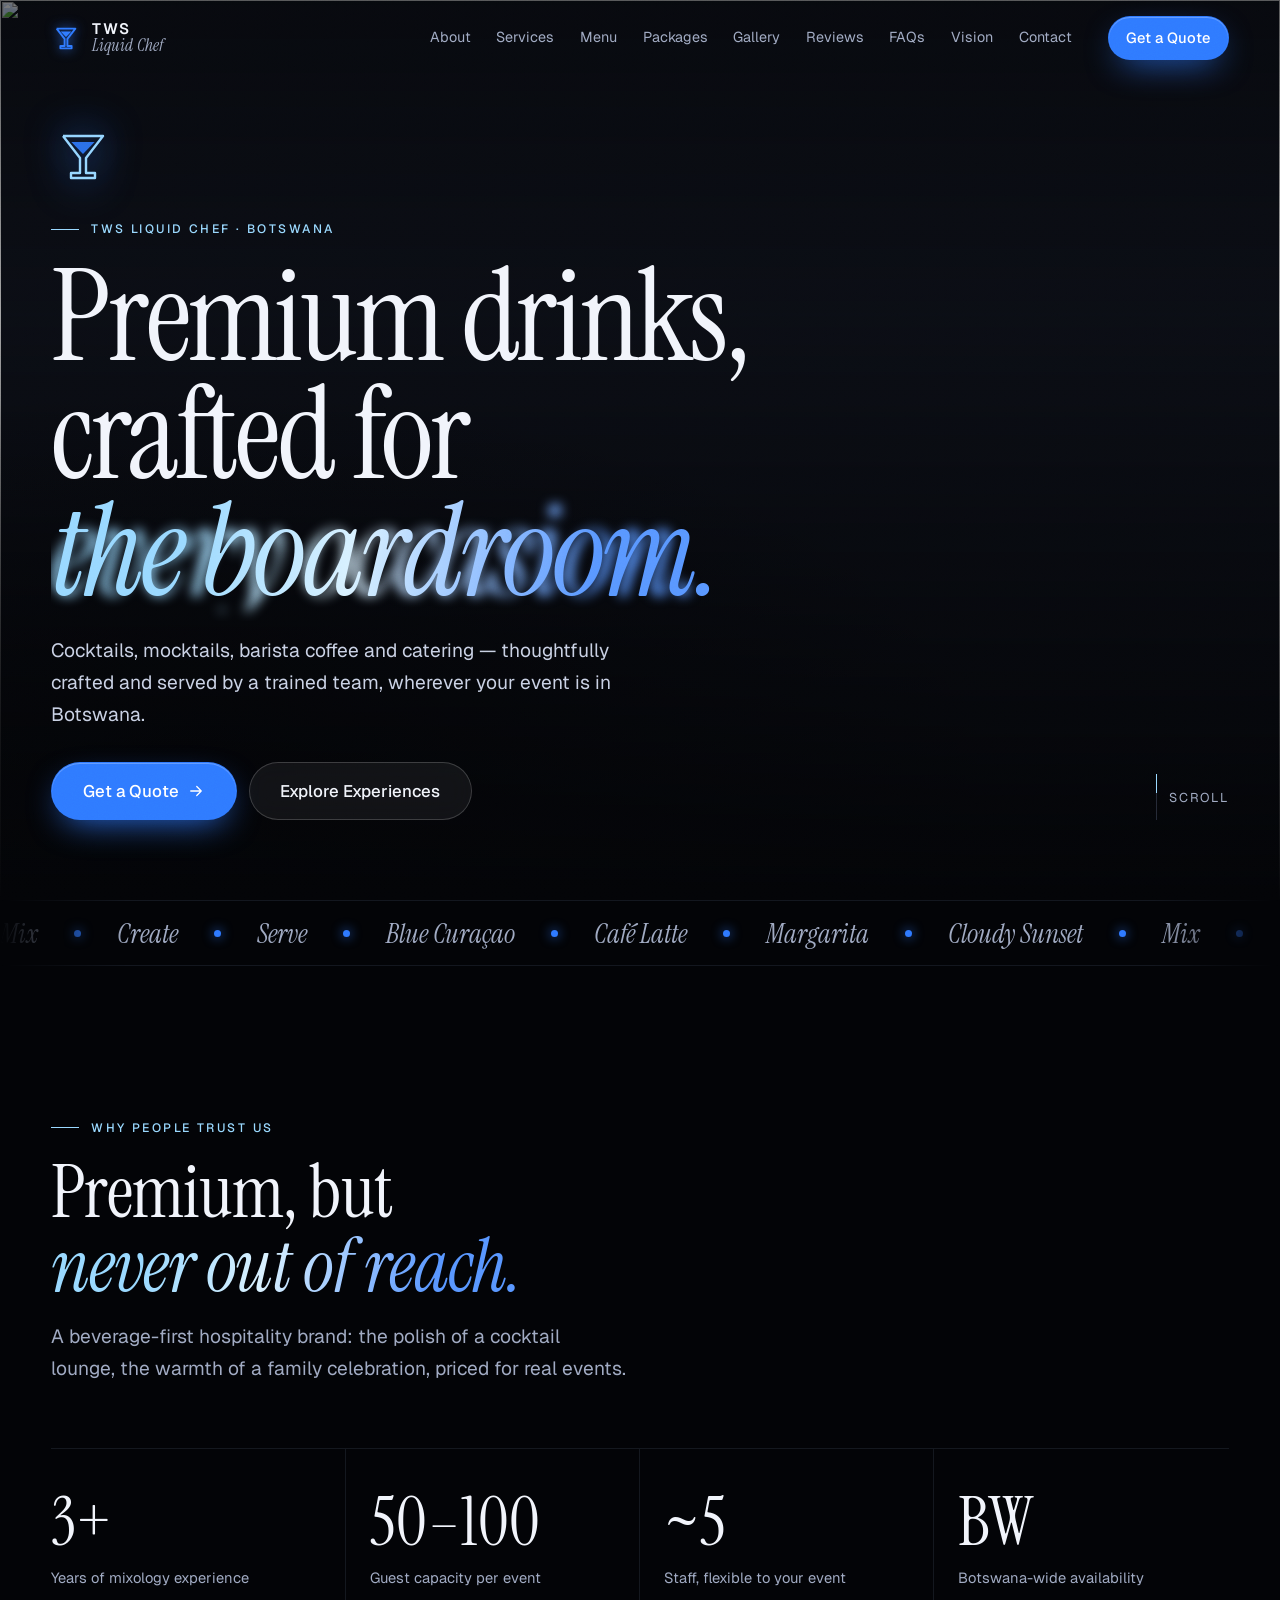
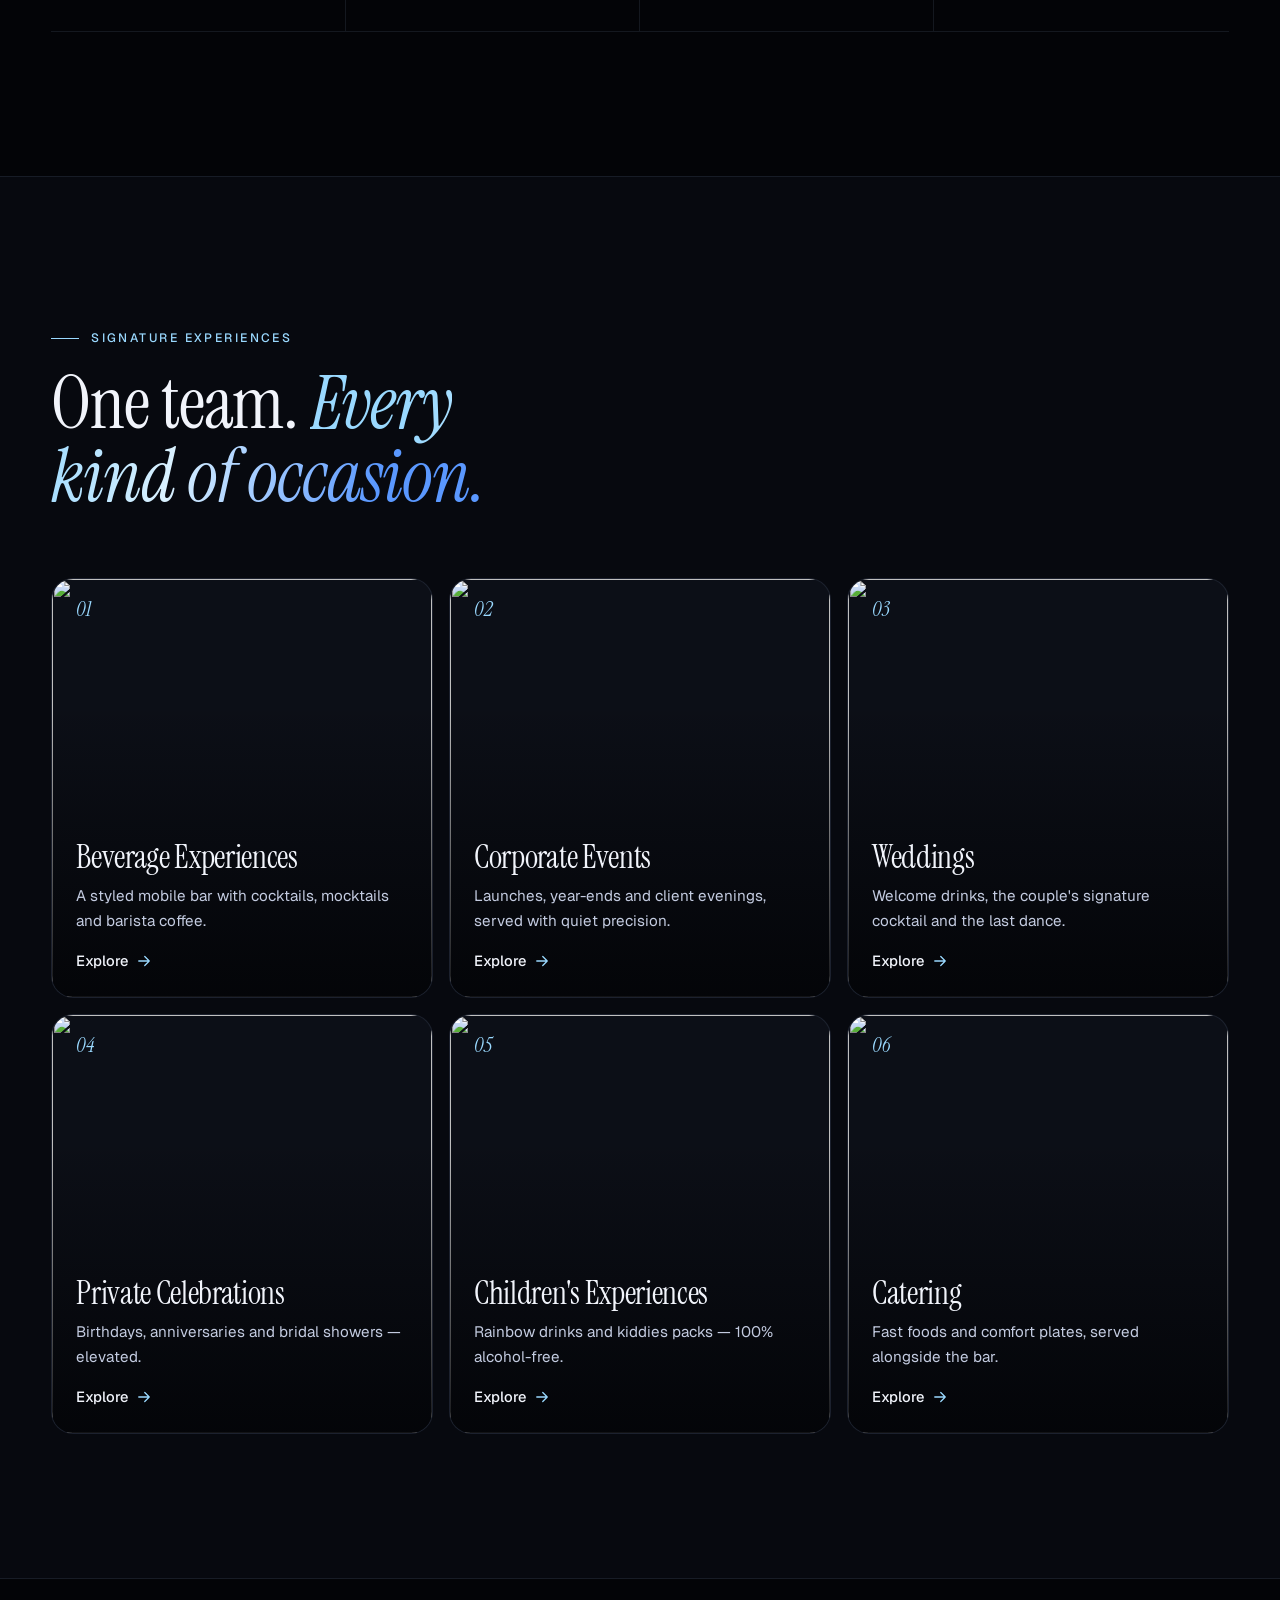
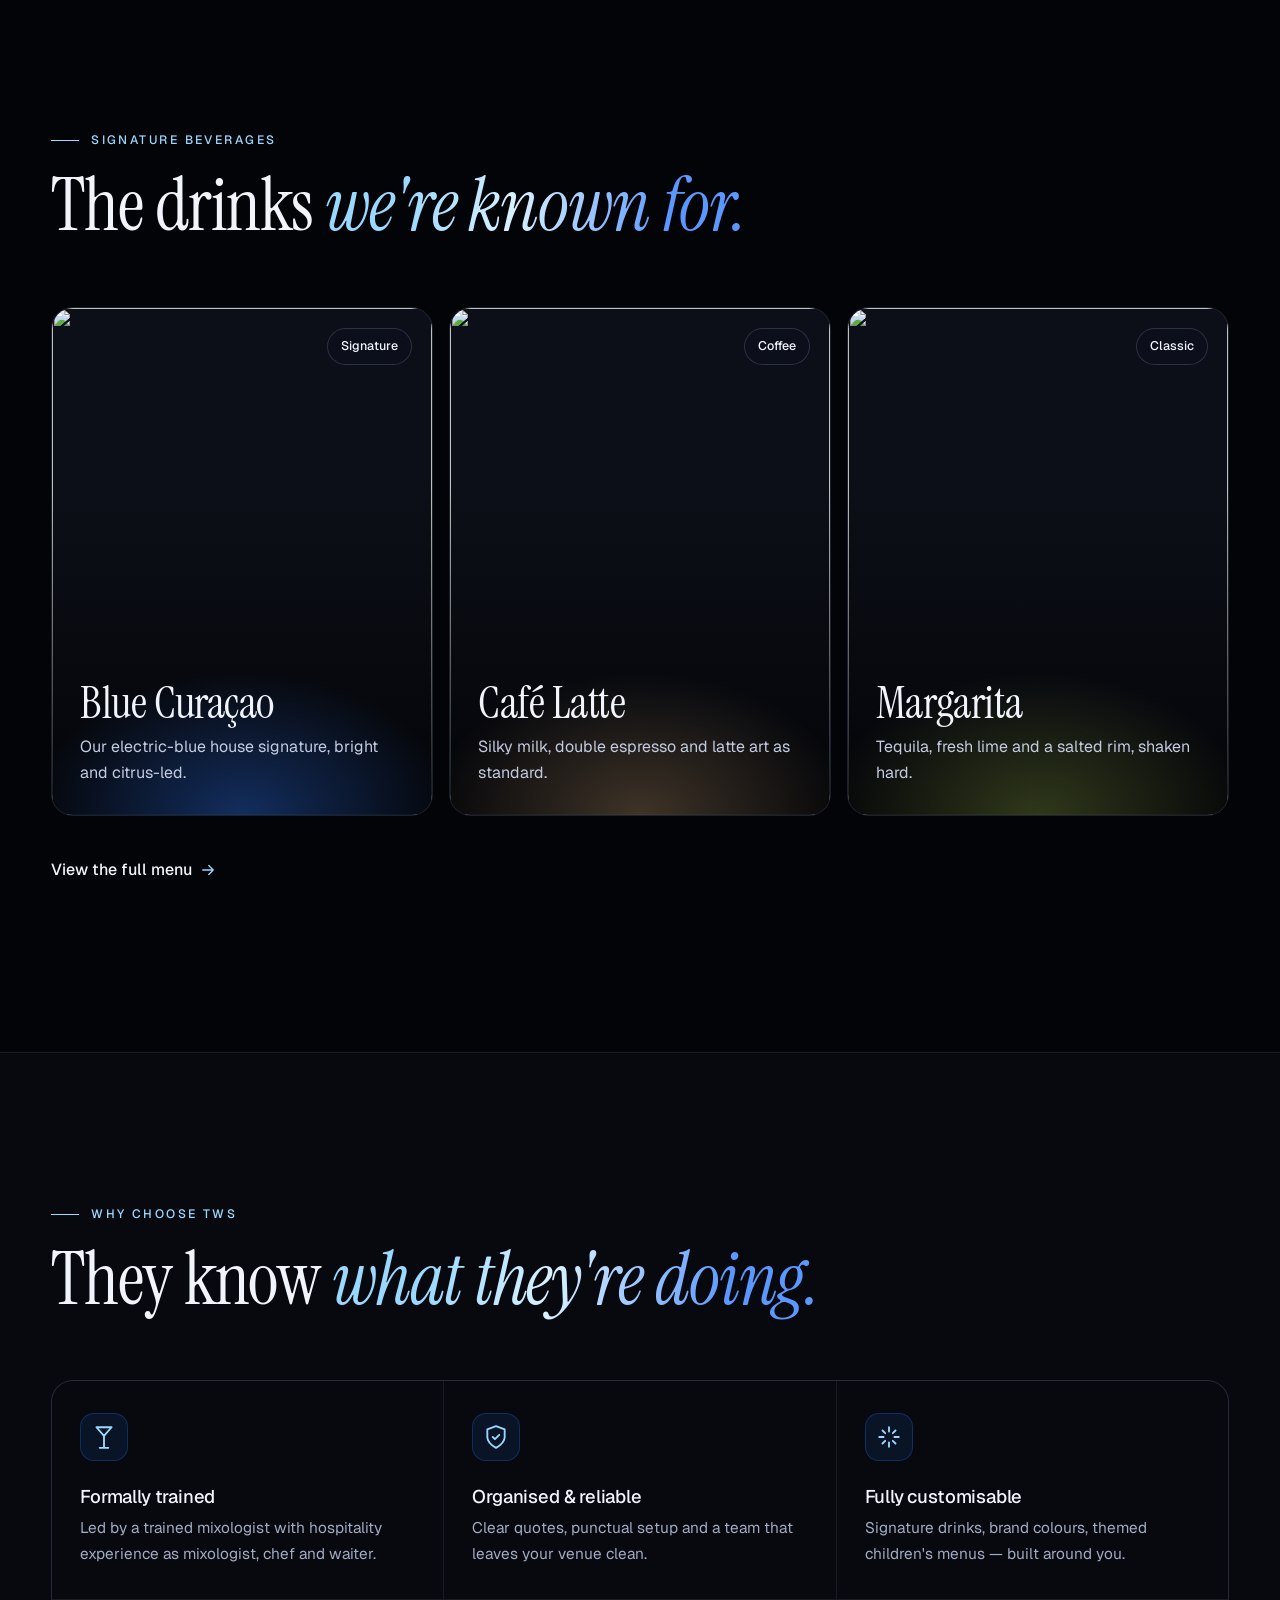
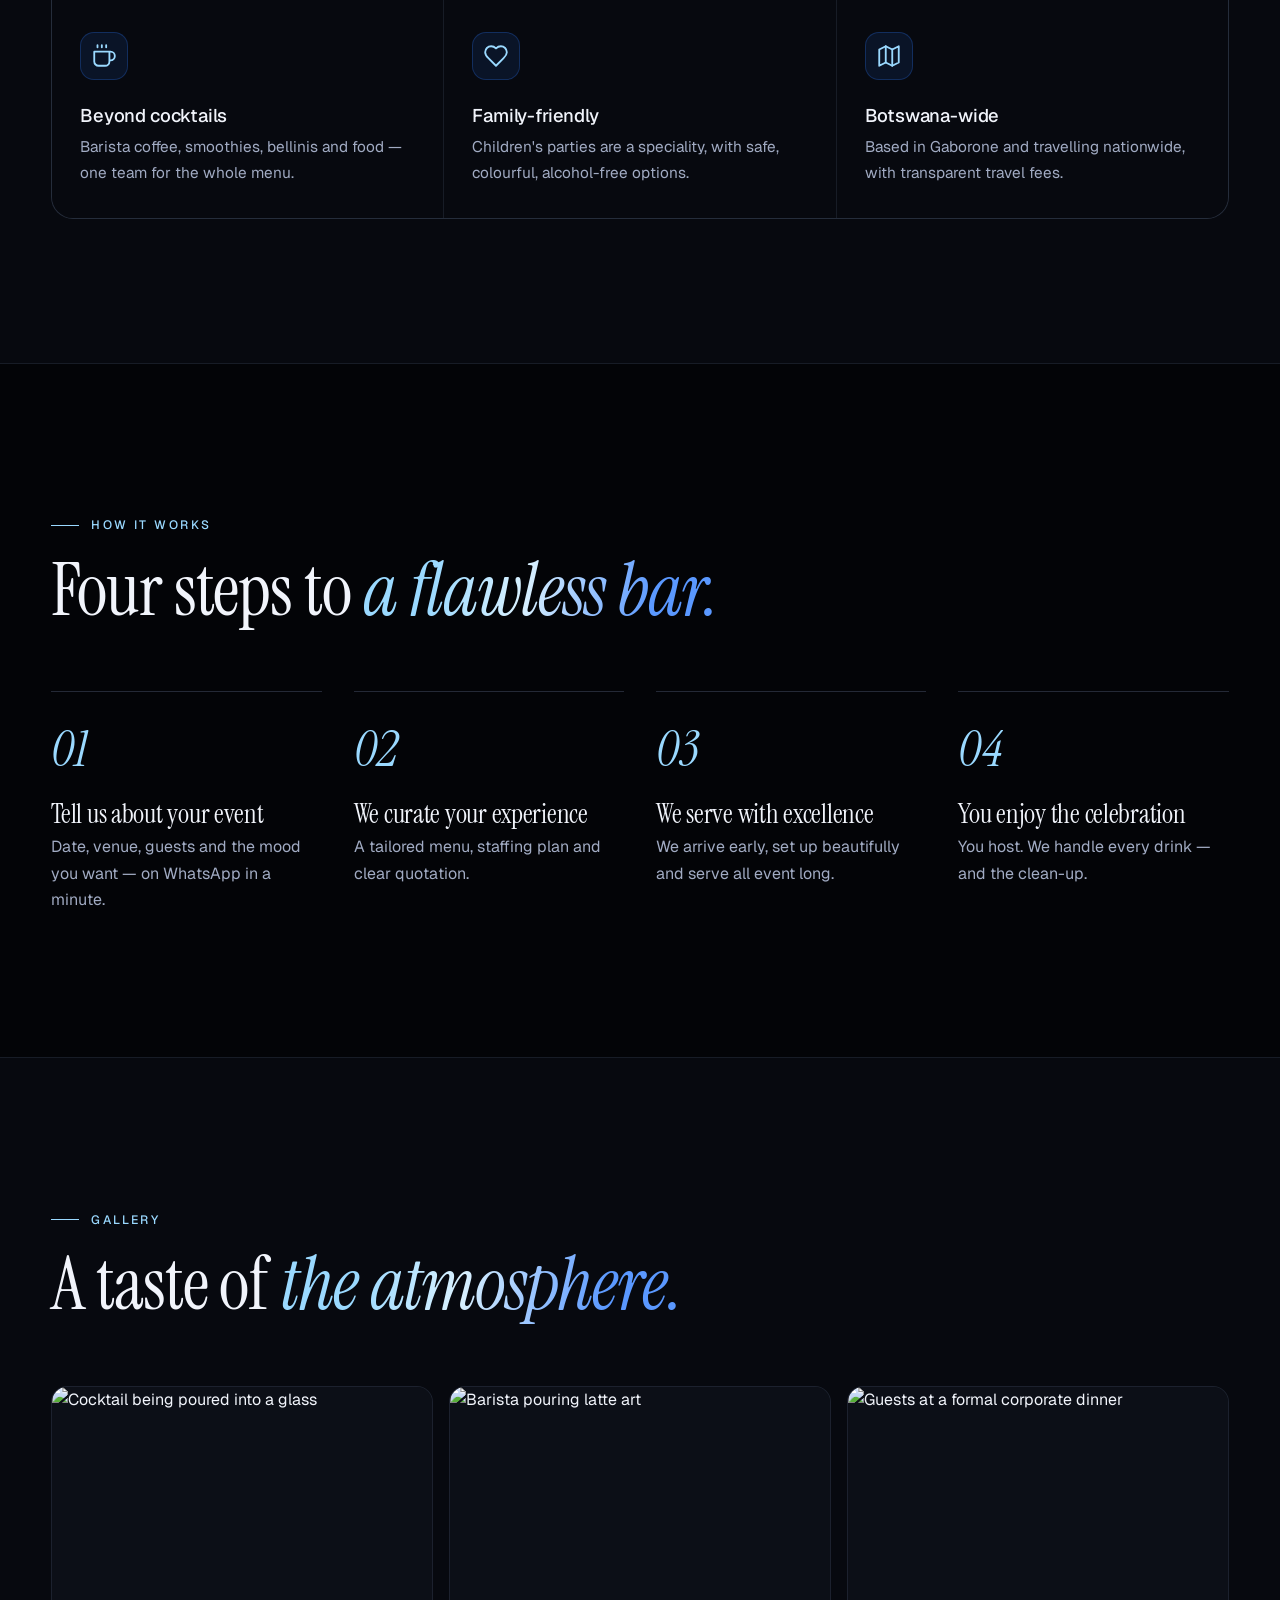
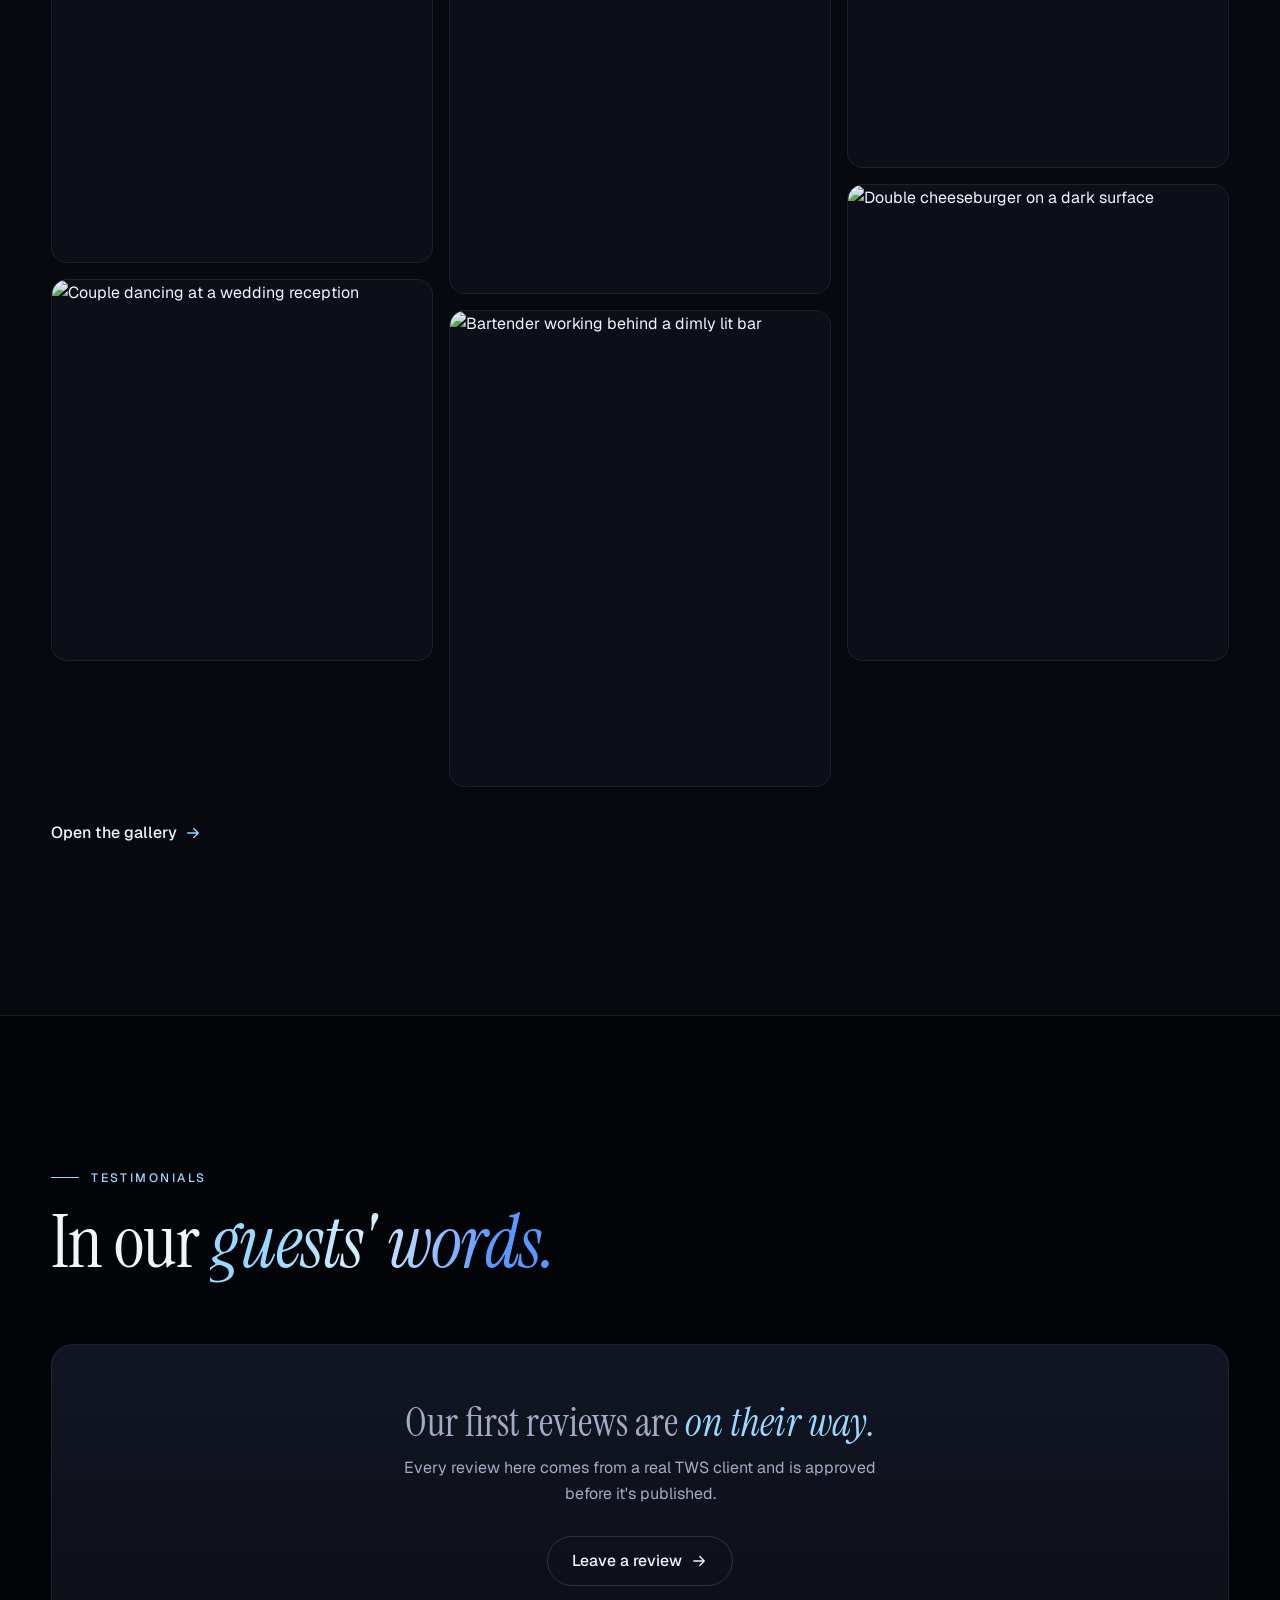
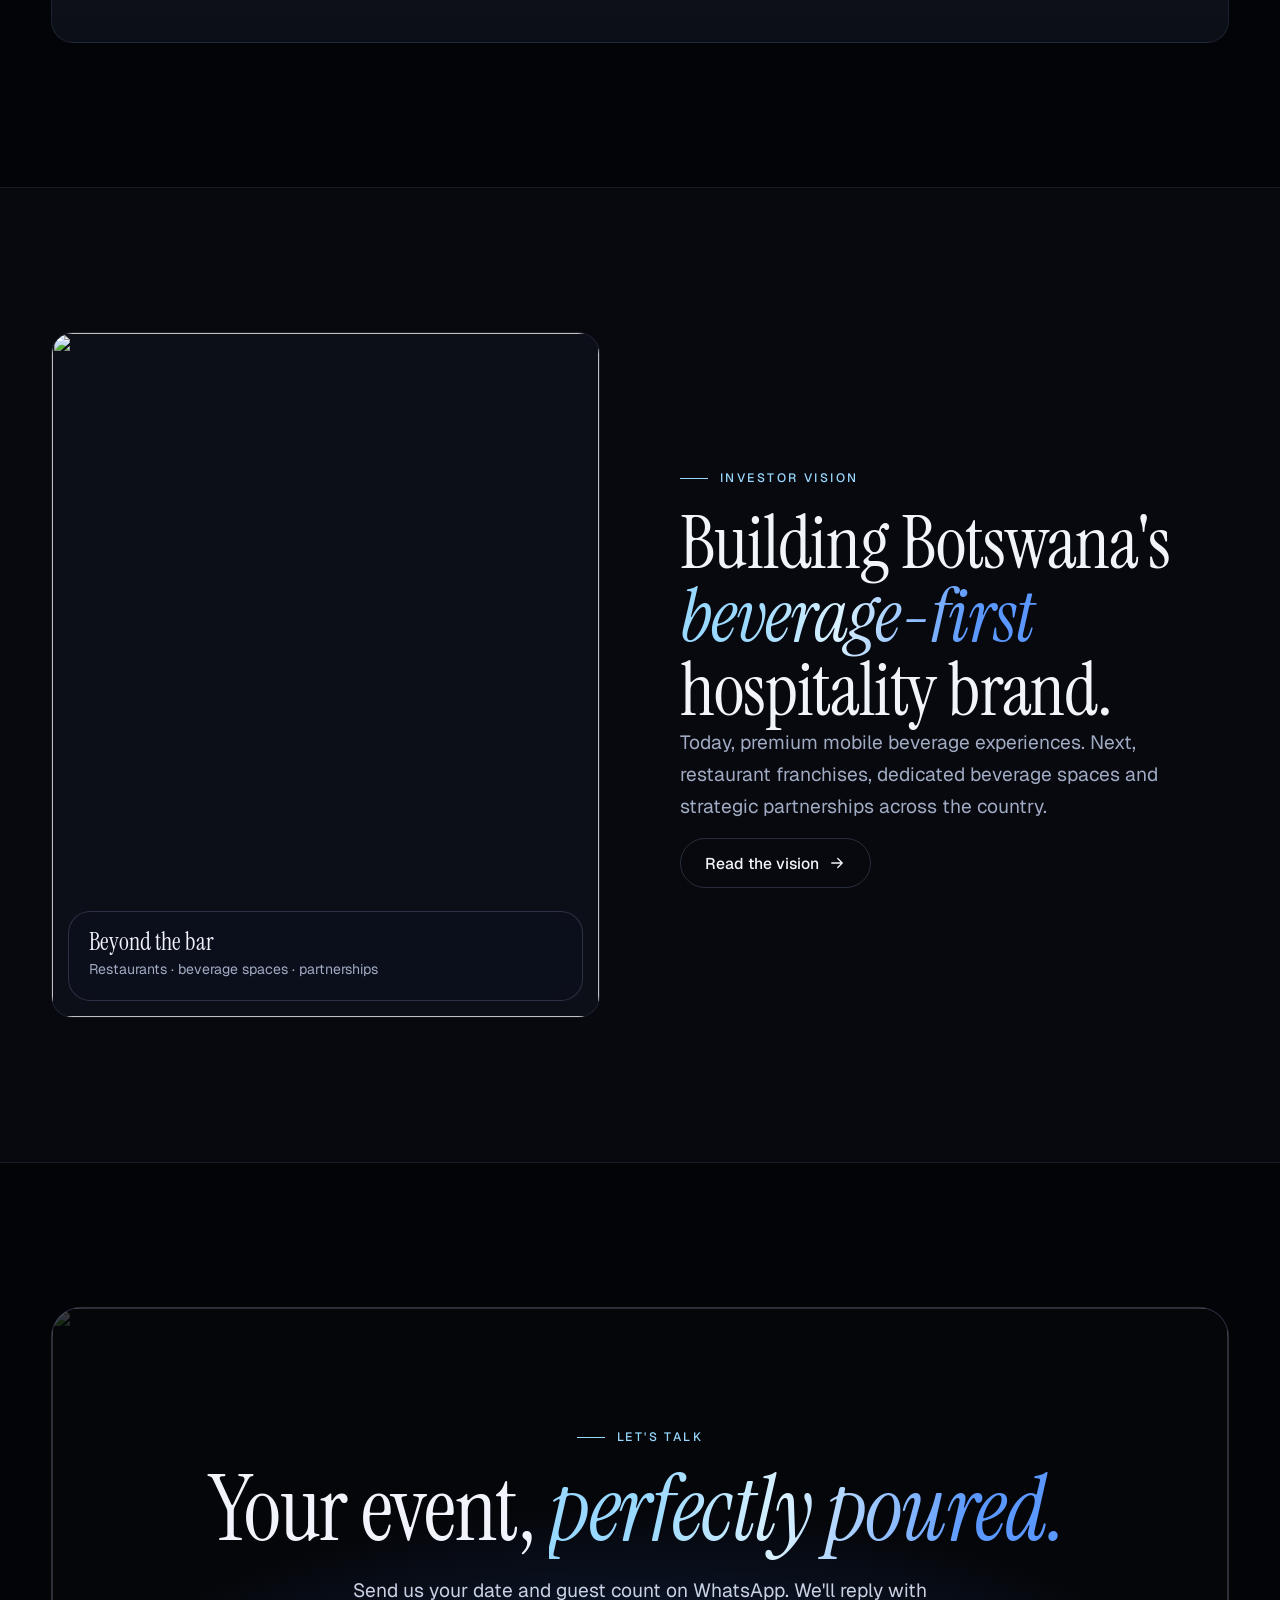
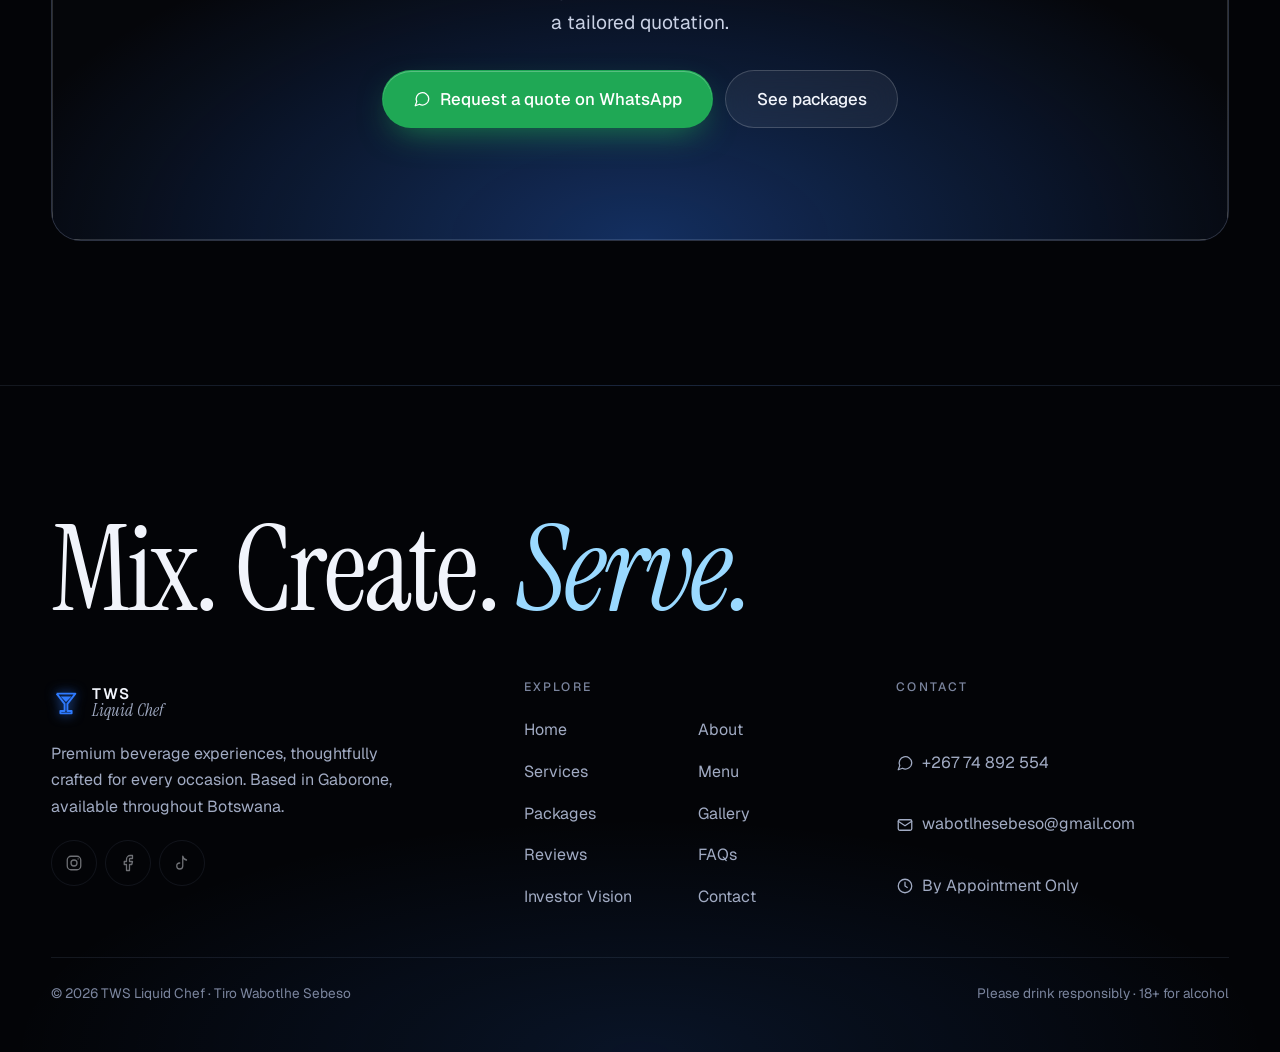
==== commit d32f4326: "Fix invisible menu blocking taps on mobile; instant page loads, offline cache, installable app, imag" ====
--- a/index.html
+++ b/index.html
@@ -10,11 +10,18 @@
   <meta property="og:title" content="TWS Liquid Chef — Mix • Create • Serve">
   <meta property="og:description" content="Premium beverage experiences for corporate events, weddings and celebrations across Botswana.">
   <link rel="icon" href="favicon.svg" type="image/svg+xml">
-  <script>document.documentElement.classList.add("js")</script>
+  <link rel="manifest" href="manifest.webmanifest">
+  <link rel="apple-touch-icon" href="icons/apple-touch-icon.png">
+  <meta name="apple-mobile-web-app-capable" content="yes">
+  <meta name="apple-mobile-web-app-status-bar-style" content="black-translucent">
+  <meta name="apple-mobile-web-app-title" content="TWS">
+  <script>document.documentElement.classList.add("js");addEventListener("pagereveal",(e)=>{const v=e.viewTransition;if(v){v.ready.catch(()=>{});v.finished.catch(()=>{});v.updateCallbackDone.catch(()=>{})}})</script>
   <link rel="preconnect" href="https://fonts.googleapis.com">
   <link rel="preconnect" href="https://fonts.gstatic.com" crossorigin>
   <link rel="preconnect" href="https://images.unsplash.com">
-  <link href="https://fonts.googleapis.com/css2?family=Instrument+Serif:ital@0;1&family=Geist:wght@300;400;500;600&display=swap" rel="stylesheet">
+  <link rel="preload" as="style" href="https://fonts.googleapis.com/css2?family=Instrument+Serif:ital@0;1&family=Geist:wght@300;400;500;600&display=swap">
+  <link rel="stylesheet" href="https://fonts.googleapis.com/css2?family=Instrument+Serif:ital@0;1&family=Geist:wght@300;400;500;600&display=swap" media="print" onload="this.media='all'">
+  <noscript><link rel="stylesheet" href="https://fonts.googleapis.com/css2?family=Instrument+Serif:ital@0;1&family=Geist:wght@300;400;500;600&display=swap"></noscript>
   <link rel="stylesheet" href="css/style.css">
 </head>
 <body data-page="home">
@@ -25,15 +32,15 @@
     <!-- HERO -->
     <section class="hero">
       <div class="hero__media">
-        <img src="https://images.unsplash.com/photo-1470337458703-46ad1756a187?w=1600&q=70&auto=format&fit=crop" alt="" fetchpriority="high">
+        <img src="https://images.unsplash.com/photo-1470337458703-46ad1756a187?w=1000&q=60&auto=format&fit=crop" srcset="https://images.unsplash.com/photo-1470337458703-46ad1756a187?w=640&q=60&auto=format&fit=crop 640w, https://images.unsplash.com/photo-1470337458703-46ad1756a187?w=1000&q=60&auto=format&fit=crop 1000w, https://images.unsplash.com/photo-1470337458703-46ad1756a187?w=1600&q=65&auto=format&fit=crop 1600w, https://images.unsplash.com/photo-1470337458703-46ad1756a187?w=2000&q=65&auto=format&fit=crop 2000w" sizes="100vw" alt="" fetchpriority="high" decoding="async">
       </div>
       <div class="wrap hero__inner">
         <svg class="hero__logo" viewBox="0 0 32 32" aria-hidden="true"><path d="M6 6h20L17.5 17v7.5H22V27H10v-2.5h4.5V17z"/><path class="fill" d="M10.2 9h11.6L16 15z"/></svg>
         <p class="kicker" data-in style="--in:100">TWS Liquid Chef · Botswana</p>
-        <h1 class="display">
+        <h1 class="display" aria-label="Premium drinks, crafted for every occasion.">
           <span class="line"><span data-in style="--in:180">Premium drinks,</span></span>
           <span class="line"><span data-in style="--in:260">crafted for</span></span>
-          <span class="line"><span data-in style="--in:340"><span class="rotator" aria-live="off">
+          <span class="line"><span data-in style="--in:340"><span class="rotator" aria-hidden="true">
             <span class="is-on">every occasion.</span>
             <span>the boardroom.</span>
             <span>your wedding.</span>
--- a/css/style.css
+++ b/css/style.css
@@ -29,6 +29,7 @@
 
 /* ---------- Base + mobile-native baseline ---------- */
 *, *::before, *::after { box-sizing: border-box; }
+[hidden] { display: none !important; }
 html { -webkit-text-size-adjust: 100%; -webkit-tap-highlight-color: transparent; background: var(--bg); scroll-padding-top: calc(var(--header) + 12px); }
 html:not(.lenis) { scroll-behavior: smooth; }
 html.lenis, html.lenis body { height: auto; }
@@ -106,7 +107,7 @@
 @media (hover: hover) and (pointer: fine) { .link-arrow:hover .i { transform: translateX(4px); } }
 
 /* ---------- Header ---------- */
-.header { position: fixed; inset: 0 0 auto 0; z-index: 70; padding-top: env(safe-area-inset-top, 0px); view-transition-name: site-header; border-bottom: 1px solid transparent; transition: background-color 350ms ease, border-color 350ms ease; }
+.header { position: fixed; inset: 0 0 auto 0; z-index: 70; padding-top: env(safe-area-inset-top, 0px); view-transition-name: site-header; border-bottom: 1px solid transparent; transition: background-color 350ms ease, border-color 350ms ease, transform 450ms var(--ease-drawer); }
 .header.is-solid { background: rgba(3,4,7,.72); backdrop-filter: blur(18px) saturate(150%); -webkit-backdrop-filter: blur(18px) saturate(150%); border-bottom-color: var(--line); }
 .header__inner { display: flex; align-items: center; gap: 1rem; height: var(--header); }
 .logo { display: flex; align-items: center; gap: .65rem; color: var(--text); text-decoration: none; min-height: 44px; margin-right: auto; }
@@ -588,3 +589,69 @@
   ::view-transition-old(root), ::view-transition-new(root) { animation: none; }
   .is-loaded .hero__logo path { animation-duration: .01s; animation-delay: 0s; }
 }
+
+/* ---------- Phones & touch devices: drop effects that repaint on every scroll frame ---------- */
+@media (pointer: coarse), (max-width: 899px) {
+  body::after { display: none; }                         /* full-screen blended grain */
+  .header.is-solid, .menu-nav, .svc-index { backdrop-filter: none; -webkit-backdrop-filter: none; background: rgba(3,4,7,.96); }
+  .menu { backdrop-filter: none; -webkit-backdrop-filter: none; background: rgba(3,4,7,.985); }
+  .glass, .btn--glass, .burger { backdrop-filter: none; -webkit-backdrop-filter: none; }
+  .glass { background: rgba(14,18,30,.88); }
+  .btn--glass { background: rgba(14,18,30,.6); }
+  .logo__mark path, .hero__logo path { filter: none; }
+  .js .reveal { transform: translateY(16px); transition-duration: 600ms, 700ms; }
+  .js .reveal-img { clip-path: none; }
+  .section { content-visibility: auto; contain-intrinsic-size: auto 900px; }
+}
+
+/* ==========================================================
+   Polish layer: image blur-up, motion details, app-like chrome
+   ========================================================== */
+
+/* Images fade in over a tiny blurred preview (set by JS as the box background) */
+.blurup { background-size: cover; background-position: center; background-color: var(--surface); }
+.js img.fade { opacity: 0; transition: opacity 700ms ease, transform 900ms var(--ease-out); }
+.js img.fade.is-ready { opacity: 1; }
+
+/* Gallery: fixed rhythm of aspect ratios — no layout jumps while photos load */
+.masonry img { aspect-ratio: 4 / 5; object-fit: cover; }
+.masonry figure:nth-child(3n+2) img { aspect-ratio: 1 / 1; }
+.masonry figure:nth-child(4n+3) img { aspect-ratio: 3 / 4; }
+
+/* Scroll progress hairline (browsers with scroll-driven animations) */
+.progress { position: fixed; top: 0; left: 0; right: 0; height: 2px; z-index: 80; pointer-events: none; transform-origin: left; transform: scaleX(0); background: linear-gradient(90deg, var(--blue), var(--ice)); box-shadow: 0 0 10px rgba(47,123,255,.8); display: none; }
+@supports (animation-timeline: scroll()) {
+  .progress { display: block; animation: progress linear both; animation-timeline: scroll(root); }
+  @keyframes progress { to { transform: scaleX(1); } }
+}
+
+/* Header tucks away while scrolling down on phones/tablets, returns on scroll up */
+.header.is-tucked { transform: translateY(-100%); }
+.menu-nav, .svc-index { transition: transform 450ms var(--ease-drawer); }
+.header.is-tucked ~ main .menu-nav, .header.is-tucked ~ main .svc-index { transform: translateY(calc(-1 * (var(--header) + env(safe-area-inset-top, 0px)))); }
+
+/* Pointer spotlight on cards & tiles (mouse only) */
+@media (hover: hover) and (pointer: fine) {
+  .card, .tile, .sig__item { --mx: 50%; --my: 50%; }
+  .card::after, .tile::after { content: ""; position: absolute; inset: 0; border-radius: inherit; pointer-events: none; opacity: 0; transition: opacity 300ms ease;
+    background: radial-gradient(420px circle at var(--mx) var(--my), rgba(154,217,255,.08), transparent 60%); }
+  .card:hover::after, .tile:hover::after { opacity: 1; }
+  .card { transition: border-color 300ms ease; }
+  .card:hover { border-color: var(--line-2); }
+}
+
+/* Phones: slow cinematic drift on the hero still (compositor-only transform) */
+@media (max-width: 899px) and (prefers-reduced-motion: no-preference) {
+  .hero__media img { transition: none; transform: none; animation: drift 22s ease-in-out infinite alternate; }
+  @keyframes drift { from { transform: scale(1.04); } to { transform: scale(1.14) translate(-2%, -1.5%); } }
+}
+
+/* Gentle gradient sheen on serif accent words in headings */
+h1 em, h2 em, .h2 em { background: linear-gradient(100deg, var(--ice) 20%, #d9f1ff 45%, var(--blue-hi) 80%); -webkit-background-clip: text; background-clip: text; color: transparent; padding-right: .06em; }
+
+@media (prefers-reduced-motion: reduce) {
+  .js img.fade { transition: opacity 300ms ease; }
+  .header.is-tucked { transform: none; }
+  .header.is-tucked ~ main .menu-nav, .header.is-tucked ~ main .svc-index { transform: none; }
+}
+.rotator > span { background: linear-gradient(100deg, var(--ice) 20%, #d9f1ff 45%, var(--blue-hi) 80%); -webkit-background-clip: text; background-clip: text; color: transparent; padding-right: .06em; }
